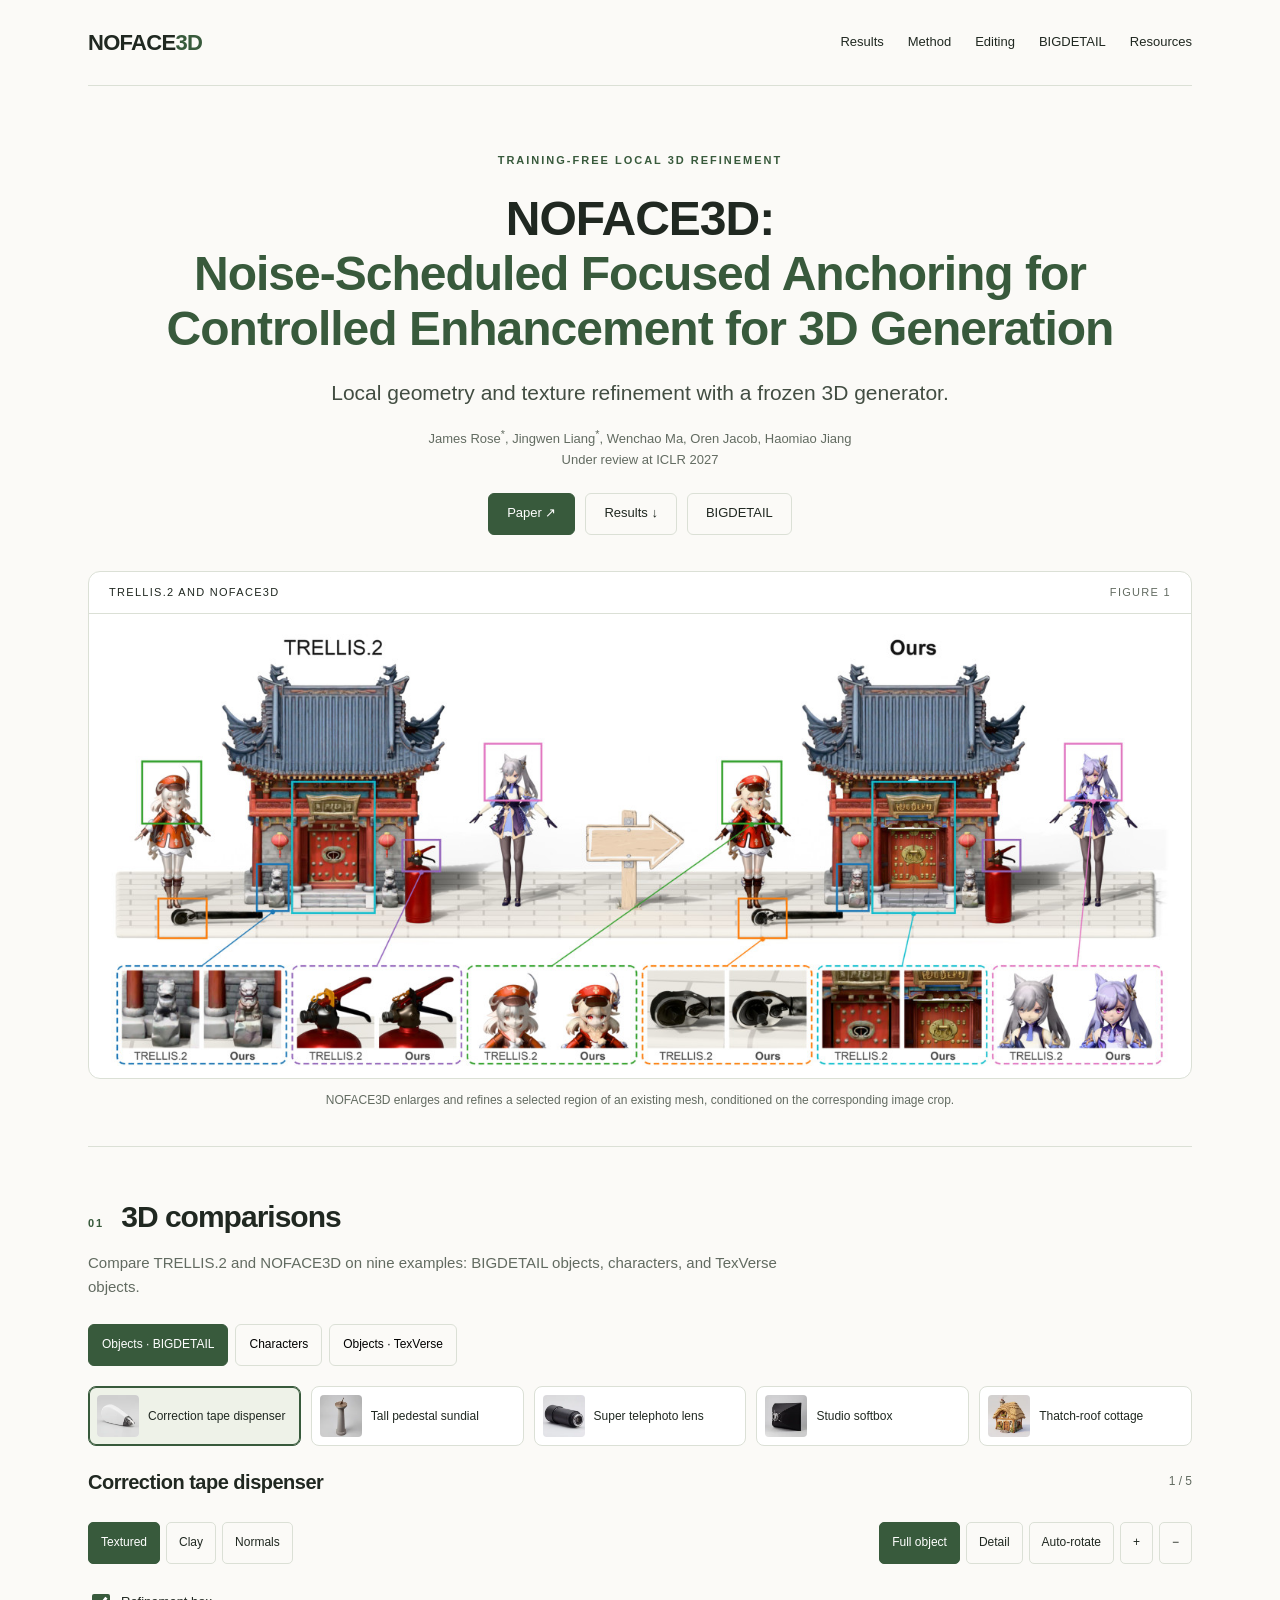
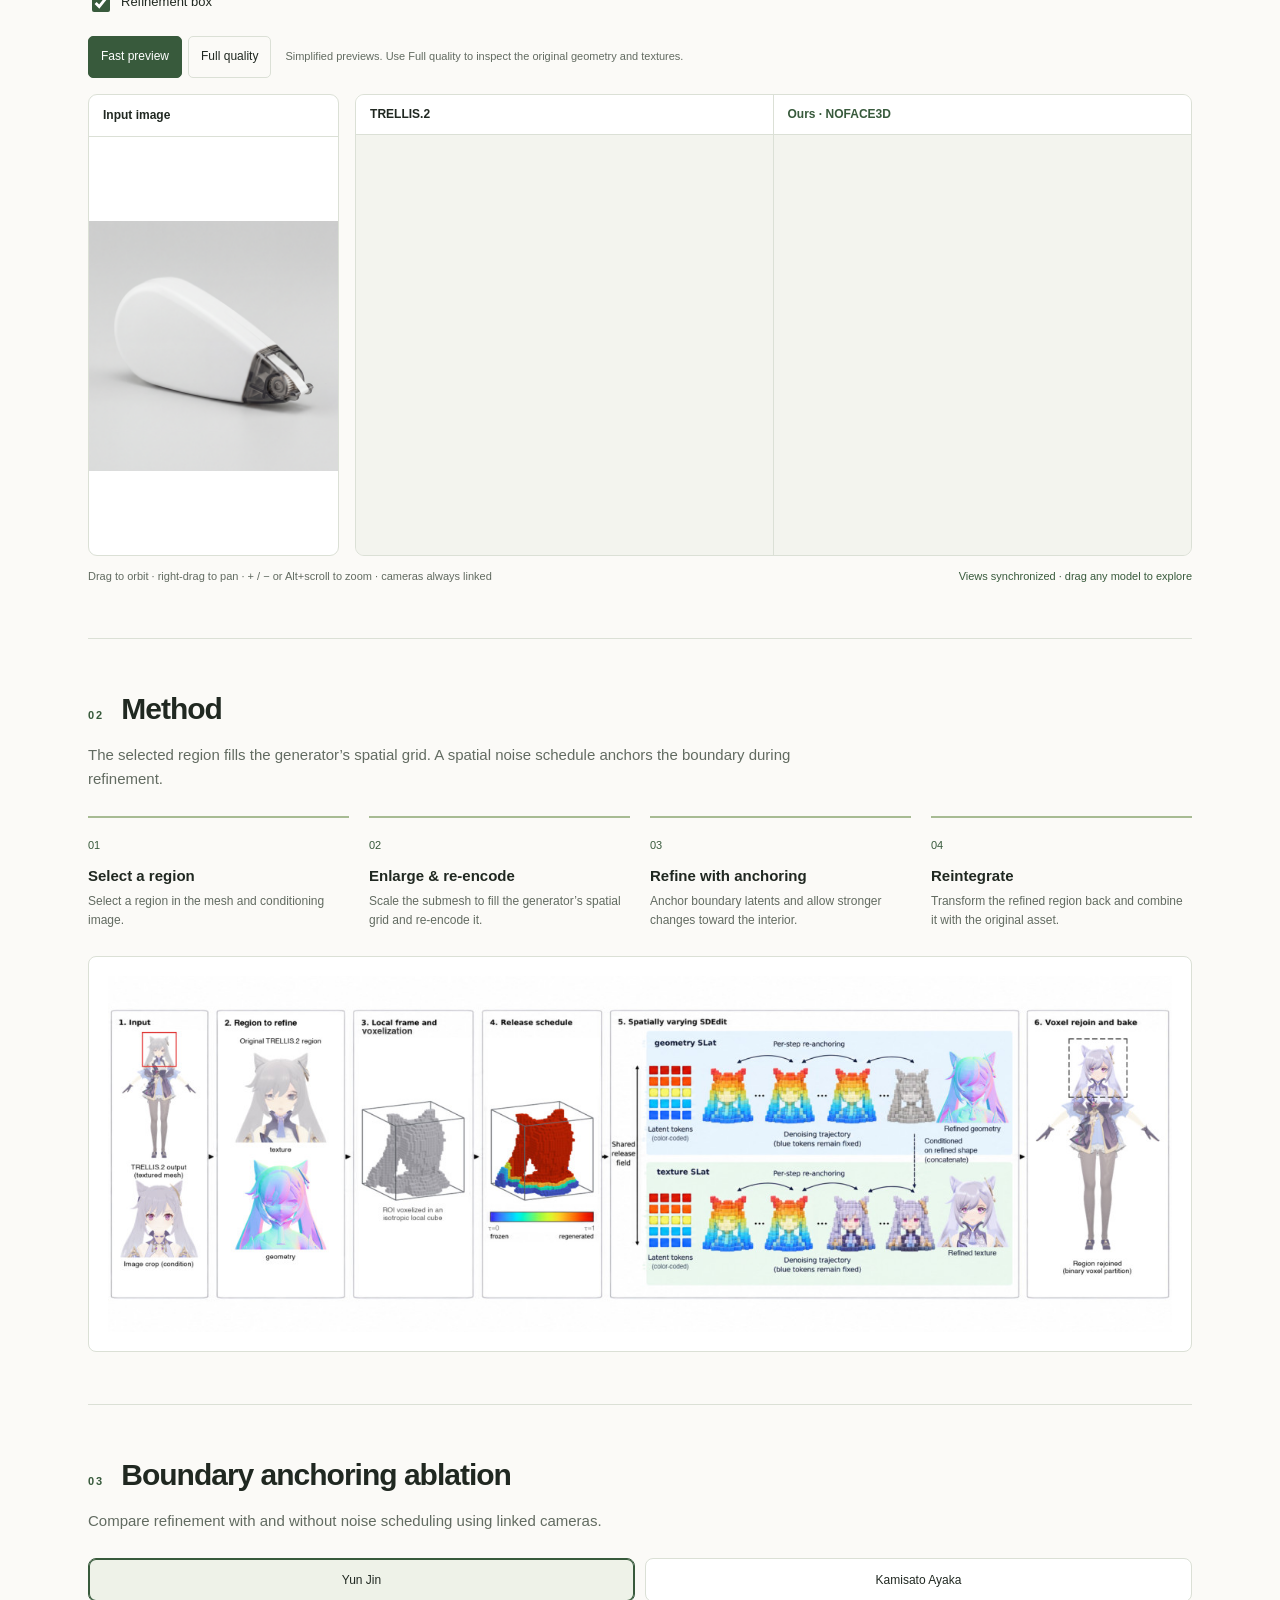
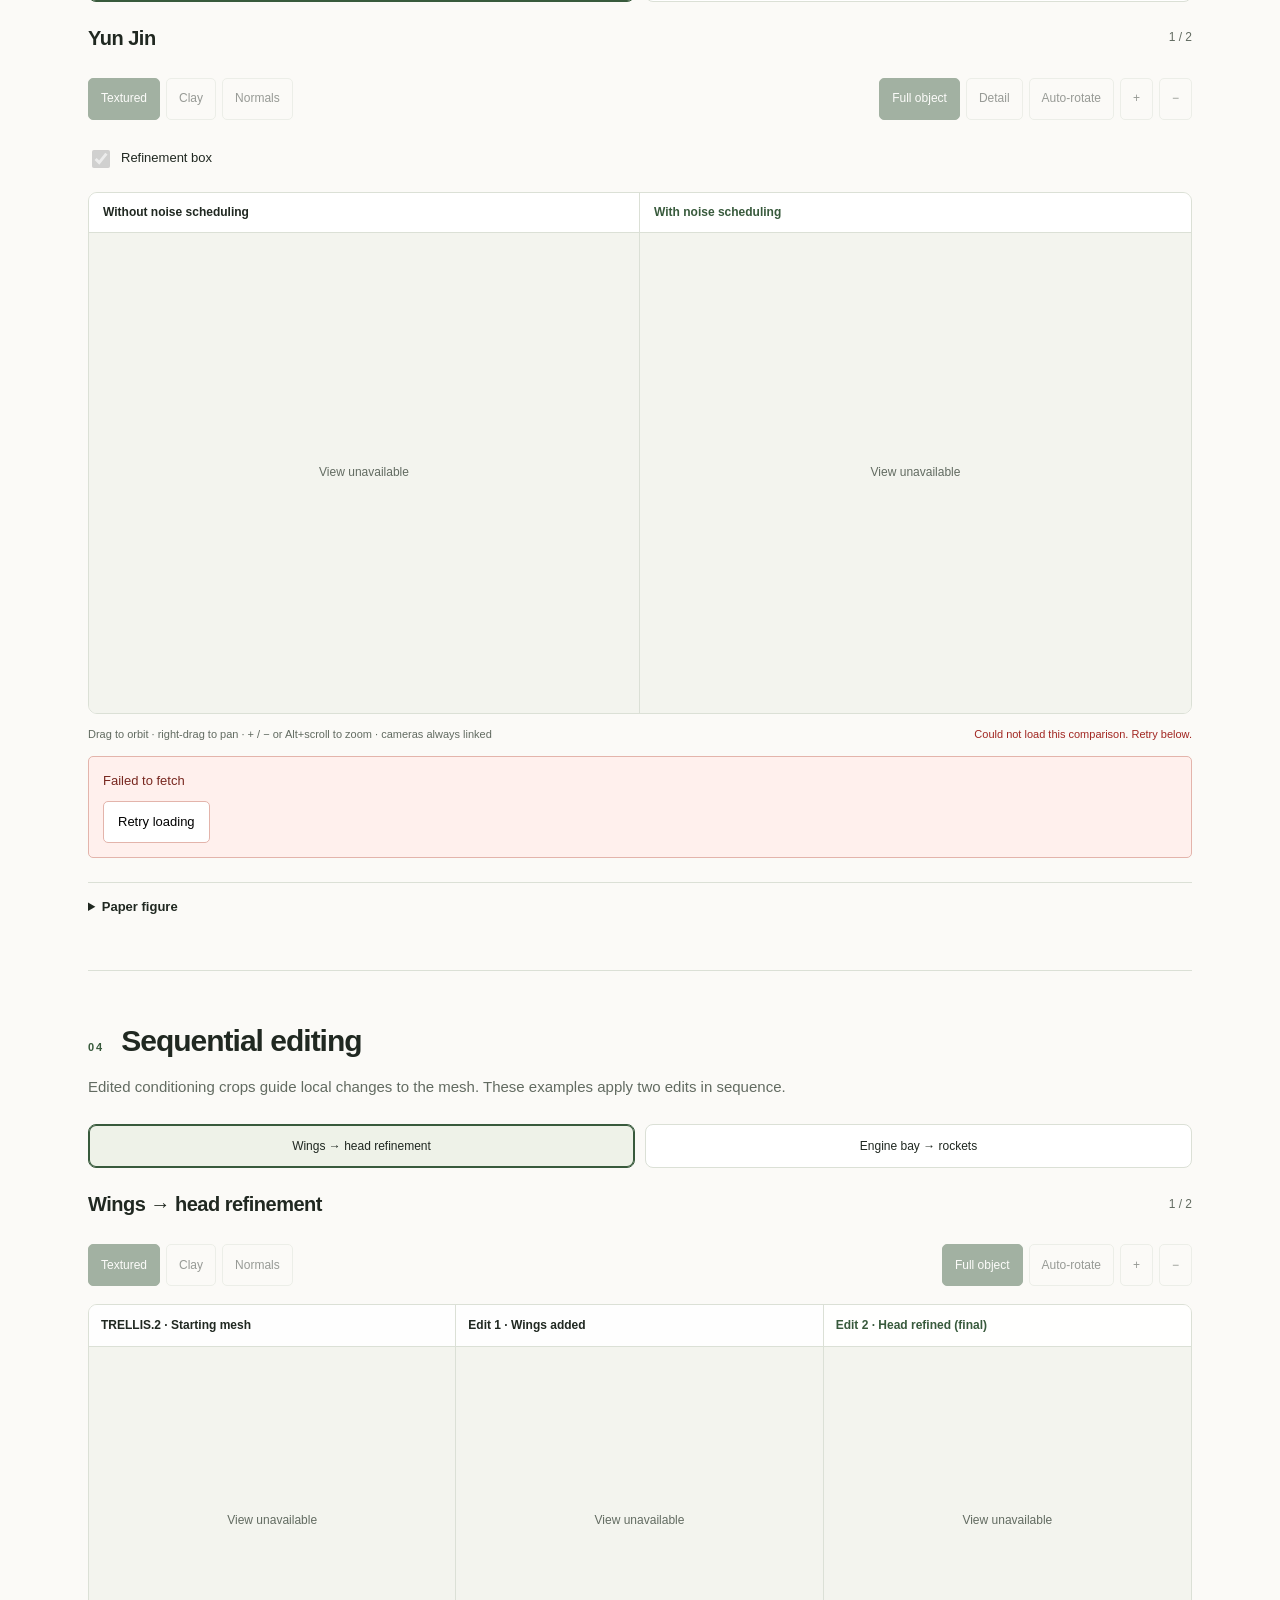
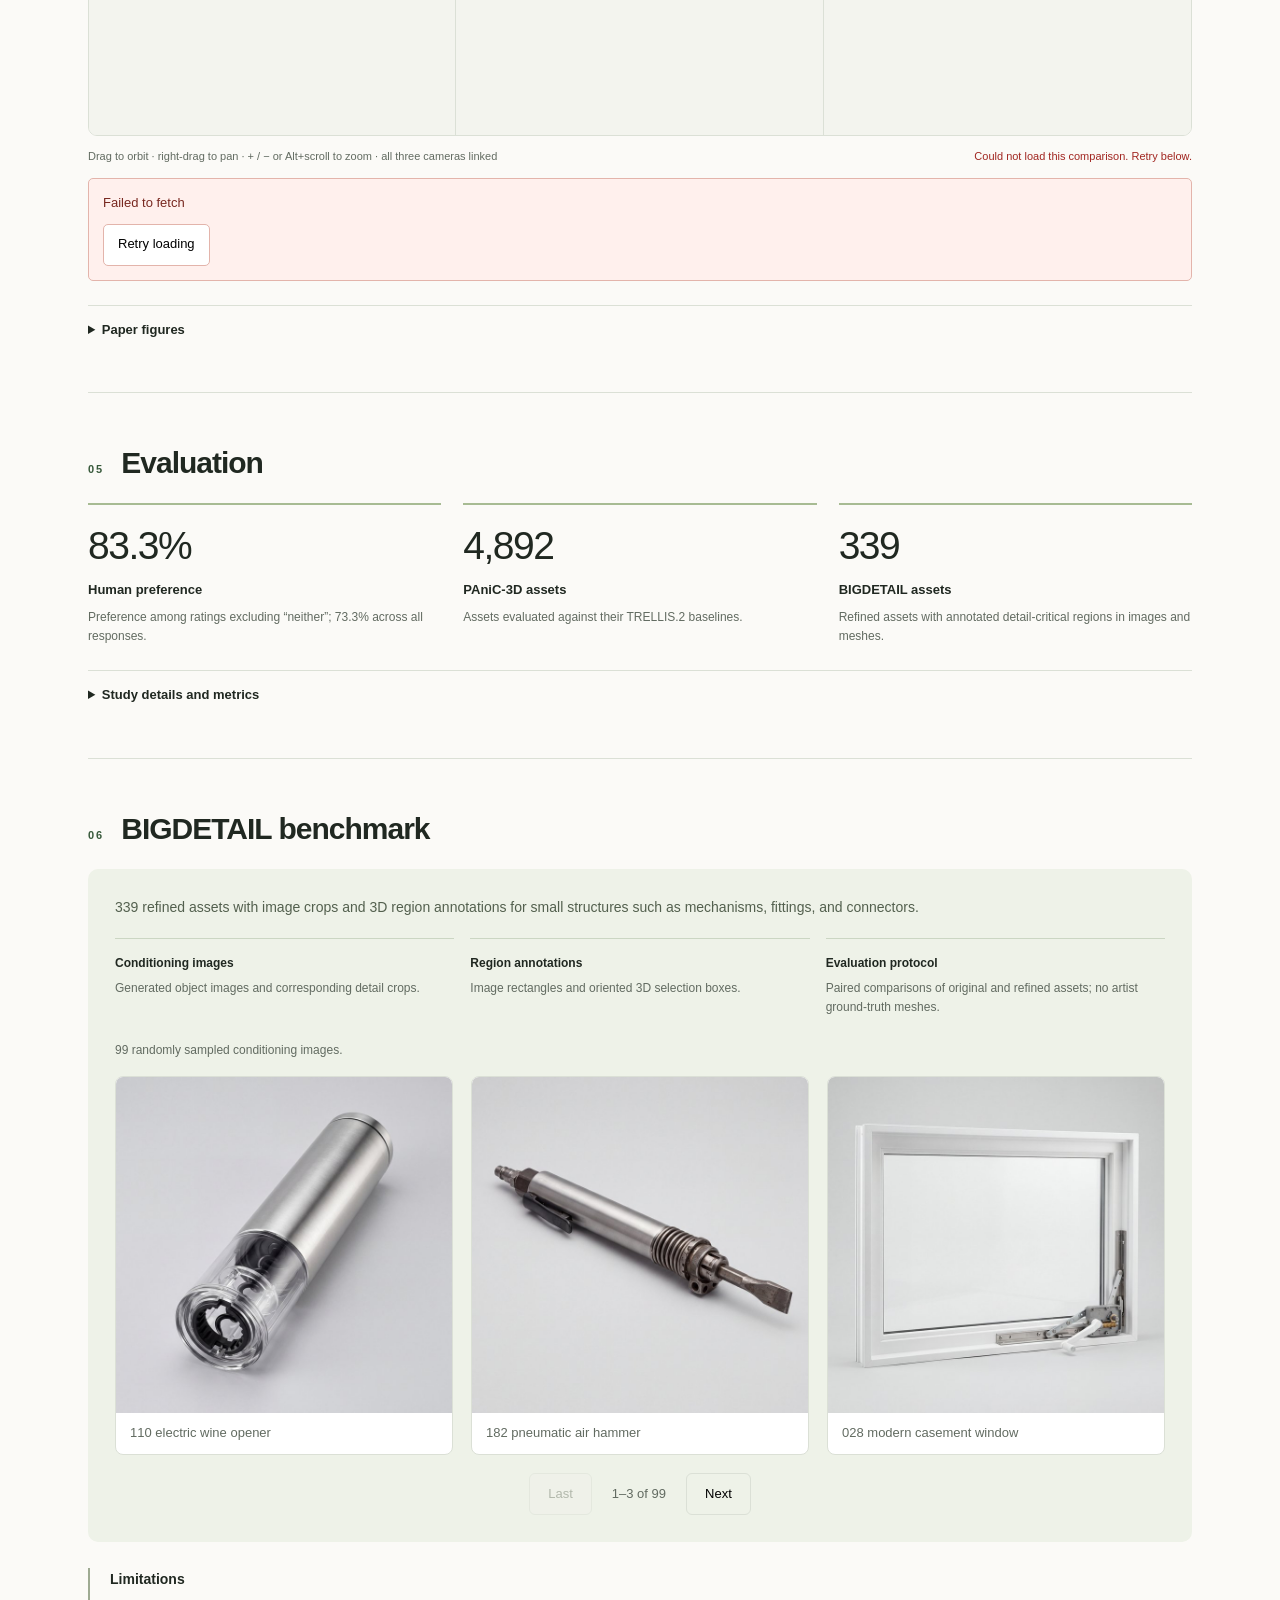
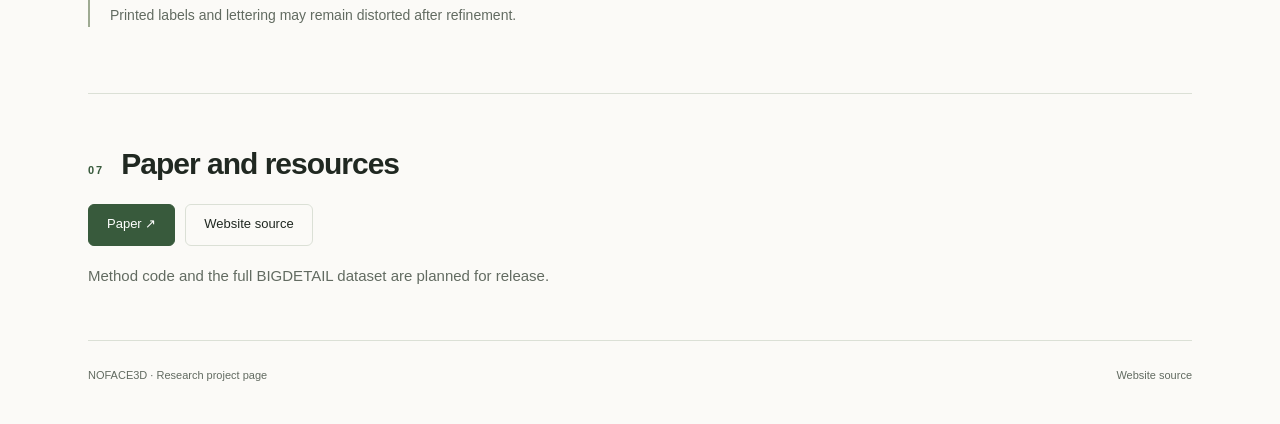
==== index.html @ fb4693e4 "Add project page authors" ====
<!doctype html>
<html lang="en">
<head>
<meta charset="utf-8"><meta name="viewport" content="width=device-width,initial-scale=1">
<title>NOFACE3D: Noise-Scheduled Focused Anchoring for Controlled Enhancement for 3D Generation</title>
<meta name="preview-revision" content="comparisons-360-20261006">
<style>
:root{--paper:#fbfaf7;--ink:#202821;--sub:#626b61;--line:#dbe0d6;--green:#385a3c;--pale:#eef2e8}
*{box-sizing:border-box}html{scroll-behavior:smooth;scroll-padding-top:25px}body{margin:0;background:var(--paper);color:var(--ink);font:16px/1.6 Arial,Helvetica,sans-serif}a{color:inherit;text-decoration:none}a:hover{text-decoration:underline}button,input{font:inherit}button,a.action{min-height:42px}button{cursor:pointer}button:disabled{cursor:default;color:#788071}button:focus-visible,a:focus-visible,input:focus-visible{outline:3px solid #798e56;outline-offset:4px}[hidden]{display:none!important}
.wrap{max-width:1200px;margin:auto;padding:0 48px}
header{display:flex;justify-content:space-between;align-items:center;padding:25px 0;border-bottom:1px solid var(--line);gap:25px}.brand{font-weight:700;letter-spacing:-.7px;font-size:22px}.brand span{color:var(--green)}nav{display:flex;gap:24px;flex-wrap:wrap;font-size:13px}
.hero{padding:66px 0 36px;text-align:center}.eyebrow,.index{font-size:11px;letter-spacing:2px;text-transform:uppercase;font-weight:700;color:var(--green)}h1{font-size:clamp(30px,4vw,48px);line-height:1.15;letter-spacing:-1px;max-width:1000px;margin:21px auto}h1 em{font-style:normal;color:var(--green)}.subtitle{font-size:21px;max-width:700px;margin:0 auto 17px;color:#424d42;line-height:1.5}.formal{font-size:12px;max-width:640px;margin:0 auto 20px;color:var(--sub)}.authors{font-size:13px;color:var(--sub);margin-bottom:22px}
.actions{display:flex;justify-content:center;gap:10px;flex-wrap:wrap}.action{border:1px solid var(--line);border-radius:6px;padding:9px 18px;background:transparent;font-size:13px;display:inline-flex;align-items:center;gap:8px}.primary{background:var(--green);border-color:var(--green);color:white}.action:disabled{background:#f1f1eb}
.hero-media{background:white;border:1px solid var(--line);border-radius:12px;overflow:hidden;margin-top:36px}.media-top{display:flex;justify-content:space-between;gap:12px;padding:12px 20px;font-size:11px;text-transform:uppercase;letter-spacing:1.3px;border-bottom:1px solid var(--line);text-align:left}.media-top span:last-child{color:var(--sub)}img{display:block;max-width:100%;height:auto}.hero-media img{width:100%;padding:20px 22px 12px}.caption{font-size:12px;color:var(--sub);margin:10px 0 0}.hero .caption{max-width:820px;margin:12px auto 0}.tag{font-size:10px;letter-spacing:.7px;text-transform:uppercase;background:var(--pale);color:var(--green);padding:5px 8px;border-radius:4px;display:inline-block}
section.block{padding:52px 0;border-top:1px solid var(--line)}.section-head{display:flex;align-items:baseline;gap:17px;margin-bottom:22px}.section-head h2{font-size:30px;line-height:1.2;letter-spacing:-1px;margin:0}.section-head .index{white-space:nowrap}.section-lead{color:var(--sub);font-size:15px;max-width:720px;margin:-6px 0 25px}.layout{display:grid;grid-template-columns:minmax(0,1fr);gap:30px;align-items:start}.tabs{display:flex;flex-wrap:wrap;gap:7px;margin-bottom:18px}.tabs button{border:1px solid var(--line);background:transparent;border-radius:6px;padding:8px 13px;font-size:12px}.tabs button[aria-pressed=true]{background:var(--green);border-color:var(--green);color:#fff}.image-frame{background:white;border:1px solid var(--line);border-radius:8px;padding:19px}.image-frame img{width:100%}.fig-title{display:flex;justify-content:space-between;gap:10px;align-items:center;margin:0 0 14px;font-size:13px}
.viewer-slot{border:1px dashed #acb99f;border-radius:8px;padding:20px;background:var(--pale);margin-top:18px}.viewer-slot h3{font-size:15px;margin:0 0 5px}.viewer-slot p{color:var(--sub);font-size:12px;margin:0 0 14px}.viewer-panes{display:grid;grid-template-columns:1fr 1fr;gap:12px}.viewer-pane{padding:24px 12px;text-align:center;border:1px solid #d3dccb;border-radius:6px;background:#f8faf4}.viewer-pane strong{display:block;font-size:13px}.viewer-pane span{display:block;color:var(--sub);font-size:12px;margin-top:8px}.viewer-controls{display:flex;flex-wrap:wrap;gap:6px;margin-top:14px}.viewer-controls button{font-size:11px;padding:6px 10px;border:1px solid #d3dccb;border-radius:4px;background:#f8faf4}
.steps{display:grid;grid-template-columns:repeat(4,1fr);gap:20px;margin-bottom:25px}.step{border-top:2px solid #a7bb93;padding-top:13px}.step small{font-size:11px;color:var(--green)}.step h3{font-size:15px;line-height:1.4;margin:9px 0 6px}.step p{font-size:12px;line-height:1.6;color:var(--sub);margin:0}.ablation{max-width:520px;margin:auto}.edit-frame{min-height:220px;display:flex;align-items:center;background:#fff}.edit-frame img{max-height:290px;object-fit:contain}
.stats{display:grid;grid-template-columns:repeat(3,1fr);gap:22px}.stat{border-top:2px solid #a7bb93;padding-top:18px}.stat strong{display:block;font-size:39px;font-weight:500;letter-spacing:-1.5px;line-height:1.2}.stat h3{font-size:13px;margin:10px 0 7px}.stat p{font-size:12px;color:var(--sub);margin:0}
details{border-top:1px solid var(--line);margin-top:24px;padding-top:14px;font-size:13px}summary{cursor:pointer;font-weight:600}.tablewrap{overflow-x:auto}table{width:100%;border-collapse:collapse;font-size:12px;margin:16px 0}th,td{text-align:left;padding:10px 8px;border-bottom:1px solid var(--line)}th{color:var(--sub);font-weight:500}td:last-child{font-weight:600;color:var(--green)}
.benchmark{background:var(--pale);border-radius:10px;padding:27px}.benchmark h3{font-size:28px;letter-spacing:-1px;margin:0 0 10px}.benchmark p{font-size:14px;color:#53604e}.benchmark .actions{justify-content:flex-start}.resource-grid{display:grid;grid-template-columns:repeat(3,1fr);gap:16px;margin-top:20px}.resource{border-top:1px solid #cbd6c3;padding-top:15px;font-size:12px}.resource b{display:block;margin-bottom:5px}.resource span{color:var(--sub)}.limitations{font-size:14px;color:var(--sub);border-left:2px solid #9eaa92;padding-left:20px;margin-top:26px}.limitations b{color:var(--ink)}pre{white-space:pre-wrap;background:#f0f1eb;padding:16px;font-size:12px}footer{border-top:1px solid var(--line);padding:26px 0 40px;display:flex;justify-content:space-between;gap:20px;color:var(--sub);font-size:11px}
@media(max-width:850px){.wrap{padding:0 24px}.layout{grid-template-columns:1fr}.steps{grid-template-columns:repeat(2,1fr)}.hero{padding-top:44px}.section-head h2{font-size:26px}}
@media(max-width:500px){.wrap{padding:0 18px}header{align-items:flex-start;flex-direction:column;gap:12px}nav{gap:18px}h1{letter-spacing:-.5px}.subtitle{font-size:18px}.hero-media img{padding:10px 4px}.media-top{padding:10px;font-size:9px}.stats,.resource-grid{grid-template-columns:1fr}.stat strong{font-size:35px}.section-head{gap:10px}.section-head h2{font-size:23px}.image-frame{padding:8px}.viewer-panes{grid-template-columns:1fr}.steps{gap:18px}.section-lead{font-size:14px}.fig-title{flex-wrap:wrap}footer{flex-direction:column}}
@media(prefers-reduced-motion:reduce){html{scroll-behavior:auto}}
</style>
<link rel="stylesheet" href="bigdetail.css?v=20261008-regions">
<link rel="stylesheet" href="bigdetail-gallery.css?v=20261007-unified">
<link rel="stylesheet" href="editing.css?v=20261008">
<link rel="stylesheet" href="ablation.css?v=20261008-comparison-regions">
<script type="importmap">{"imports":{"three":"./vendor/three/build/three.module.js"}}</script>
</head>
<body>
<div class="wrap">
<header><a class="brand" href="#top">NOFACE<span>3D</span></a><nav aria-label="Main navigation"><a href="#results">Results</a><a href="#method">Method</a><a href="#editing">Editing</a><a href="#benchmark">BIGDETAIL</a><a href="#resources">Resources</a></nav></header>
<main id="top">
<div class="hero">
<div class="eyebrow">Training-free local 3D refinement</div>
<h1>NOFACE3D:<br><em>Noise-Scheduled Focused Anchoring for Controlled Enhancement for 3D Generation</em></h1>
<p class="subtitle">Local geometry and texture refinement with a frozen 3D generator.</p>
<p class="authors">James Rose<sup>*</sup>, Jingwen Liang<sup>*</sup>, Wenchao Ma, Oren Jacob, Haomiao Jiang<br>Under review at ICLR 2027</p>
<div class="actions"><a class="action primary" href="paper.pdf" target="_blank" rel="noopener">Paper ↗</a><a class="action" href="#results">Results ↓</a><a class="action" href="#benchmark">BIGDETAIL</a></div>
<div class="hero-media"><div class="media-top"><span>TRELLIS.2 and NOFACE3D</span><span>Figure 1</span></div><img src="[data-uri]" alt="Figure 1 from the paper: original and refined scenes, with detail comparisons." width="1400" height="570"></div>
<p class="caption">NOFACE3D enlarges and refines a selected region of an existing mesh, conditioned on the corresponding image crop.</p>

</div>
<section class="block" id="results" data-collection="objects">
<div class="section-head"><span class="index">01</span><h2>3D comparisons</h2></div>
<p class="section-lead">Compare TRELLIS.2 and NOFACE3D on nine examples: BIGDETAIL objects, characters, and TexVerse objects.</p>
<div class="layout"><div>
<div class="tabs" role="group" aria-label="Result collection"><button type="button" data-gallery="objects" aria-pressed="true">Objects · BIGDETAIL</button><button type="button" data-gallery="characters" aria-pressed="false">Characters</button><button type="button" data-gallery="texverse" aria-pressed="false">Objects · TexVerse</button></div>
<div id="bigdetail-viewer" class="bd" aria-label="BIGDETAIL synchronized 3D comparisons">
<div class="bd-picker" role="group" aria-label="Choose a BIGDETAIL object"></div>
<div class="bd-heading"><h3 id="bd-title" data-viewer="bd-title">Correction tape dispenser</h3><span id="bd-count" data-viewer="bd-count" class="bd-count">1 / 5</span></div>
<div class="bd-tools">
<div class="bd-group" role="group" aria-label="Rendering mode"><button type="button" data-bd-action="textured" aria-pressed="true" disabled>Textured</button><button type="button" data-bd-action="clay" aria-pressed="false" disabled>Clay</button><button type="button" data-bd-action="normals" aria-pressed="false" disabled>Normals</button></div>
<div class="bd-group" role="group" aria-label="Shared camera controls"><button type="button" data-bd-action="full" aria-pressed="true" disabled>Full object</button><button type="button" data-bd-action="detail" aria-pressed="false" disabled>Detail</button><button id="bd-rotate" data-viewer="bd-rotate" type="button" data-bd-action="rotate" aria-pressed="false" disabled>Auto-rotate</button><button type="button" data-bd-action="zoom-in" aria-label="Zoom both models in" disabled>+</button><button type="button" data-bd-action="zoom-out" aria-label="Zoom both models out" disabled>−</button></div>
</div>
<label class="bd-box-toggle"><input type="checkbox" role="switch" data-bd-box-toggle checked disabled>Refinement box</label>
<div class="bd-quality"><div class="bd-group" role="group" aria-label="Mesh quality"><button type="button" data-bd-quality="preview" aria-pressed="true">Fast preview</button><button type="button" data-bd-quality="full" aria-pressed="false">Full quality</button></div><p id="bd-quality-note" data-viewer="bd-quality-note">Simplified previews. Use Full quality to inspect the original geometry and textures.</p></div>
<div class="bd-layout">
<figure class="bd-input"><figcaption>Input image</figcaption><a id="bd-input-link" data-viewer="bd-input-link" href="assets/bigdetail/115_correction_tape_dispenser/input.jpg" target="_blank" rel="noopener" aria-label="Open full-resolution conditioning image"><img id="bd-input" data-viewer="bd-input" src="assets/bigdetail/115_correction_tape_dispenser/input.jpg" alt="Conditioning image: correction tape dispenser" loading="lazy"></a></figure>
<div class="bd-pair"><div class="bd-pane-heads"><div class="bd-pane-head"><strong id="bd-original-label" data-viewer="bd-original-label">TRELLIS.2</strong></div><div class="bd-pane-head"><strong id="bd-refined-label" data-viewer="bd-refined-label">Ours · NOFACE3D</strong></div></div>
<div id="bd-stage" data-viewer="bd-stage" class="bd-stage" aria-label="Drag either model to rotate both 3D views" aria-busy="false"><div class="bd-viewport" data-pane="original"><div class="bd-overlay">Preparing viewer…</div></div><div class="bd-viewport" data-pane="refined"><div class="bd-overlay">Preparing viewer…</div></div></div>
</div></div>
<div class="bd-bottom"><p class="bd-hint">Drag to orbit · right-drag to pan · + / − or Alt+scroll to zoom · cameras always linked</p><p id="bd-status" data-viewer="bd-status" class="bd-status" role="status" aria-live="polite">Scroll to explore the 3D comparison</p></div>
<div id="bd-error" data-viewer="bd-error" class="bd-error" role="alert" hidden><div id="bd-error-message" data-viewer="bd-error-message"></div><button id="bd-retry" data-viewer="bd-retry" type="button">Retry loading</button></div>
<div class="bd-print"><img src="[data-uri]" alt="BIGDETAIL static comparisons for printing"><p class="caption">The webpage includes nine interactive comparisons across BIGDETAIL, characters, and TexVerse. This printed preview shows the paper comparison figure.</p></div>
</div>
<script id="bigdetail-data" type="application/json">{"version":2,"collections":{"objects":{"label":"Objects \u00b7 BIGDETAIL","samples":[{"id":"115_correction_tape_dispenser","label":"Correction tape dispenser","view":[0.6,0.35,2.7],"input":"assets/bigdetail/115_correction_tape_dispenser/input.jpg","models":[{"path":"assets/preview-100k/objects/115_correction_tape_dispenser/original.glb","bytes":5751596,"sha256":"f4b33231b7fc869ab2940a4139896fa21f44c80ff66dd43e44bc6b4bb171f73f","triangles":99994,"bounds":[[-0.5008395314216614,-0.2546025812625885,-0.12518446147441864],[0.49831685423851013,0.25542935729026794,0.12517049908638]]},{"path":"assets/preview-100k/objects/115_correction_tape_dispenser/refined.glb","bytes":4956616,"sha256":"14be1c89876c7e105425b4f7f62a5eab7b7e58a92da3207560a207453cacd66b","triangles":99990,"bounds":[[-0.5018083453178406,-0.25558188557624817,-0.12616634368896484],[0.4969296157360077,0.25630927085876465,0.12615174055099487]]}],"frame":{"center":[-0.0012613385915756226,0.0004133880138397217,-6.981194019317627e-06],"scale":2.001688653251755},"detail":{"center":[0.7532810322015974,-0.2950686678672885,0.03326123581271217],"radius":0.5152474754046554},"thumbnail":"[data-uri]","sourceModels":[{"path":"assets/bigdetail/115_correction_tape_dispenser/original.glb","bytes":11214480,"sha256":"552065eae15cae0fc1bc3fa115254c02e707c267bf226d57f4a50fb275f7e179","triangles":282739,"bounds":[[-0.5008395314216614,-0.2546025812625885,-0.12518446147441864],[0.49831685423851013,0.25542935729026794,0.12517049908638]]},{"path":"assets/bigdetail/115_correction_tape_dispenser/refined.glb","bytes":30461692,"sha256":"0905163998b8298fad8c59b9eac0c5d6fbfaac4fcdf7a63d172aa01d15804d71","triangles":956787,"bounds":[[-0.5018083453178406,-0.25558188557624817,-0.12616634368896484],[0.4969296157360077,0.25630927085876465,0.12615174055099487]]}],"refinementBox":{"corners":[[0.1807527105750273,-0.2604988039032968,-0.10836798243605132],[0.18117691677357775,-0.25924052778965273,0.1433697073596022],[0.2949849622496667,0.06222073901626013,-0.11017354568669338],[0.29540916844821713,0.06347901512990418,0.14156414410896012],[0.4547137078895431,-0.35747198281006637,-0.1083449303397786],[0.4551379140880935,-0.35621370669642227,0.1433927594558749],[0.5689459595641824,-0.0347524398905094,-0.11015049359042067],[0.5693701657627328,-0.033494163776865336,0.14158719620523283]],"space":"comparison_frame_before_normalization"}},{"id":"114_tall_pedestal_sundial","label":"Tall pedestal sundial","view":[1.3,1.0,2.4],"input":"assets/bigdetail/114_tall_pedestal_sundial/input.jpg","models":[{"path":"assets/preview-100k/objects/114_tall_pedestal_sundial/original.glb","bytes":4400716,"sha256":"55863c623cea2b12807dad3c8ae8a65f85a891b5183d17e0f2d6bab9d0147053","triangles":100000,"bounds":[[-0.1545427441596985,-0.5008936524391174,-0.1544453501701355],[0.1545306295156479,0.5010484457015991,0.15437394380569458]]},{"path":"assets/preview-100k/objects/114_tall_pedestal_sundial/refined.glb","bytes":4386732,"sha256":"8f266dc1592ec228b7c75e5ad99c120026ec95c0a1f79f02623ac976b065f1de","triangles":99978,"bounds":[[-0.15550075471401215,-0.5017756223678589,-0.15540331602096558],[0.15547676384449005,0.5019223093986511,0.15533794462680817]]}],"frame":{"center":[-6.057322025299072e-06,7.739663124084473e-05,-3.5703182220458984e-05],"scale":1.9961233325871415},"detail":{"center":[0.037088520152995595,0.7435462799033701,0.022650592356712032],"radius":0.5202407907401138},"thumbnail":"[data-uri]","sourceModels":[{"path":"assets/bigdetail/114_tall_pedestal_sundial/original.glb","bytes":9987140,"sha256":"df3cd4916781275d9f59749f352b35c5a231ddf670e63eeb69ea3f3011995ad5","triangles":296454,"bounds":[[-0.1545427441596985,-0.5008936524391174,-0.1544453501701355],[0.1545306295156479,0.5010484457015991,0.15437394380569458]]},{"path":"assets/bigdetail/114_tall_pedestal_sundial/refined.glb","bytes":28222384,"sha256":"d912976b658ed21cc64ebd4396d077ffecc9a5bc241347879b1fed5963180759","triangles":936037,"bounds":[[-0.15550075471401215,-0.5017756223678589,-0.15540331602096558],[0.15547676384449005,0.5019223093986511,0.15533794462680817]]}],"refinementBox":{"corners":[[-0.14257543758572983,0.2620545498031061,-0.1611478249057086],[-0.17059524673505208,0.261618166760859,0.1521296526458737],[-0.14133890475061345,0.4855175340557404,-0.16072595330492342],[-0.1693587138999357,0.48508115101349325,0.15255152424665888],[0.20650714895491173,0.2600639620000957,-0.12992834858108565],[0.17848733980558948,0.25962757895784855,0.18334912897049663],[0.2077436817900281,0.48352694625272996,-0.1295064769803005],[0.17972387264070586,0.4830905632104828,0.18377100057128182]],"space":"comparison_frame_before_normalization"}},{"id":"053_super_telephoto_lens","label":"Super telephoto lens","view":[1.8,0.9,-2.0],"input":"assets/bigdetail/053_super_telephoto_lens/input.jpg","models":[{"path":"assets/preview-100k/objects/053_super_telephoto_lens/original.glb","bytes":6316504,"sha256":"86654639ccaacfda2217556f8813fe121bb65404bdd47ddd5ea07acc92d65071","triangles":99994,"bounds":[[-0.2379673570394516,-0.23275122046470642,-0.5005325078964233],[0.2378036379814148,0.23483893275260925,0.5007785558700562]]},{"path":"assets/preview-100k/objects/053_super_telephoto_lens/refined.glb","bytes":4929112,"sha256":"7c2ad86fd496824302688b37ffcdb44a5687aeffa42a8e034f0c5c697cb8cb0a","triangles":100000,"bounds":[[-0.238932803273201,-0.23369154334068298,-0.5022450089454651],[0.2387685626745224,0.23577027022838593,0.5016767978668213]]}],"frame":{"center":[-8.18595290184021e-05,0.001043856143951416,0.00012302398681640625],"scale":1.9973813057421979},"detail":{"center":[0.03169210125614046,-0.009942049433874216,-0.9277544119054615],"radius":0.7136872144307979},"thumbnail":"[data-uri]","sourceModels":[{"path":"assets/bigdetail/053_super_telephoto_lens/original.glb","bytes":12278972,"sha256":"47762e4b8158e3d6cf8c61eb40b96eeb152ee4b2f4f7600e03bc51630c6a3691","triangles":283745,"bounds":[[-0.2379673570394516,-0.23275122046470642,-0.5005325078964233],[0.2378036379814148,0.23483893275260925,0.5007785558700562]]},{"path":"assets/bigdetail/053_super_telephoto_lens/refined.glb","bytes":29230596,"sha256":"de05fd6a7a4234ab539c98b9cc6e718fa50eb49288fdc1f28b7b4530165d86a8","triangles":945540,"bounds":[[-0.238932803273201,-0.23369154334068298,-0.5022450089454651],[0.2387685626745224,0.23577027022838593,0.5016767978668213]]}],"refinementBox":{"corners":[[-0.24784278358253917,-0.15716465442415592,-0.650620652295888],[-0.24697285254808005,-0.15749257901389244,-0.277147321306215],[-0.11550105599755298,0.27132730986814646,-0.6505526825815617],[-0.11463112496309383,0.27099938527840994,-0.2770793515918888],[0.14620105752683804,-0.2788667570851587,-0.6516453575335808],[0.14707098856129716,-0.2791946816748952,-0.2781720265439079],[0.27854278511182423,0.14962520720714373,-0.6515773878192546],[0.2794127161462834,0.1492972826174072,-0.2781040568295816]],"space":"comparison_frame_before_normalization"}},{"id":"113_studio_softbox","label":"Studio softbox","view":[0.8,0.45,2.7],"input":"assets/bigdetail/113_studio_softbox/input.jpg","models":[{"path":"assets/preview-100k/objects/113_studio_softbox/original.glb","bytes":6158036,"sha256":"0efd6ec3bd191963fc33aa86307b8d0117bae1ab722e37ef61ad1b39019c3e4f","triangles":99979,"bounds":[[-0.5006444454193115,-0.3498765826225281,-0.32012319564819336],[0.5008332133293152,0.3506096601486206,0.3135042190551758]]},{"path":"assets/preview-100k/objects/113_studio_softbox/refined.glb","bytes":4330556,"sha256":"2bf2fb0f71ae064d8fec39851a43ccebde8adf634f28f86a6d62add94e0e11e3","triangles":99988,"bounds":[[-0.5016082525253296,-0.3507765531539917,-0.32107827067375183],[0.5018067955970764,0.35143885016441345,0.31041330099105835]]}],"frame":{"center":[9.438395500183105e-05,0.00036653876304626465,-0.003309488296508789],"scale":1.9970490430101595},"detail":{"center":[-0.01682199050959569,0.04088512412427369,0.4900112130218146],"radius":0.5869439984467721},"thumbnail":"[data-uri]","sourceModels":[{"path":"assets/bigdetail/113_studio_softbox/original.glb","bytes":12247884,"sha256":"7ce70b303c1d4a7426b6d306850110a3420f161382938d3a7c2e3fe0143f96bb","triangles":292193,"bounds":[[-0.5006444454193115,-0.3498765826225281,-0.32012319564819336],[0.5008332133293152,0.3506096601486206,0.3135042190551758]]},{"path":"assets/bigdetail/113_studio_softbox/refined.glb","bytes":28722224,"sha256":"9e03f124a1e8b26db699cdb517f405a088211a5c3bb5622117eef0b01f25f2e2","triangles":970530,"bounds":[[-0.5016082525253296,-0.3507765531539917,-0.32107827067375183],[0.5018067955970764,0.35143885016441345,0.31041330099105835]]}],"refinementBox":{"corners":[[-0.21444085330028495,-0.16795981034239227,0.1512102315818487],[-0.2165320130084456,-0.16705074734604067,0.3299750489200842],[-0.20403182569081543,0.2195558393806265,0.14936138233145657],[-0.20612298539897608,0.2204649023769781,0.3281261996696921],[0.18946490563793822,-0.17878628646526096,0.15599010611495176],[0.18737374592977757,-0.17787722346890936,0.33475492345318725],[0.19987393324740774,0.20872936325775782,0.15414125686455962],[0.1977827735392471,0.20963842625410942,0.3329060742027951]],"space":"comparison_frame_before_normalization"}},{"id":"401_cozy_thatch_roof_cottage","label":"Thatch-roof cottage","view":[1.3,0.65,2.5],"input":"assets/bigdetail/401_cozy_thatch_roof_cottage/input.jpg","models":[{"path":"assets/preview-100k/objects/401_cozy_thatch_roof_cottage/original.glb","bytes":6782764,"sha256":"deb18a2d3d3780d89e6fde4817bf2c93683c320556d1a506d193835f523a581f","triangles":99996,"bounds":[[-0.46901047229766846,-0.49994707107543945,-0.39617934823036194],[0.4688349962234497,0.5009549856185913,0.39798039197921753]]},{"path":"assets/preview-100k/objects/401_cozy_thatch_roof_cottage/refined.glb","bytes":4989512,"sha256":"7fcb503b91d495eb752b68d8732eba90819052a1e2927dc8e90782e8f99f10e5","triangles":99993,"bounds":[[-0.4698290526866913,-0.5023694634437561,-0.39681699872016907],[0.4695366322994232,0.5019357204437256,0.3989153802394867]]}],"frame":{"center":[-8.7738037109375e-05,0.0005039572715759277,0.0009005218744277954],"scale":1.9981975125578015},"detail":{"center":[0.14253726258196092,-0.7010651227855509,0.4499623620369743],"radius":0.4979785612623123},"thumbnail":"[data-uri]","sourceModels":[{"path":"assets/bigdetail/401_cozy_thatch_roof_cottage/original.glb","bytes":13312692,"sha256":"78eb3a919b127926cba5e258374ba29e77230efc3a1f05f2854b4594d86bfabd","triangles":295417,"bounds":[[-0.46901047229766846,-0.49994707107543945,-0.39617934823036194],[0.4688349962234497,0.5009549856185913,0.39798039197921753]]},{"path":"assets/bigdetail/401_cozy_thatch_roof_cottage/refined.glb","bytes":29678440,"sha256":"52f5014d6b97271ebfde9f58d9ae73ae0ba434526407cb6047be74fdddaeb6f4","triangles":989535,"bounds":[[-0.4698290526866913,-0.5023694634437561,-0.39681699872016907],[0.4695366322994232,0.5019357204437256,0.3989153802394867]]}],"refinementBox":{"corners":[[-0.0651395439119478,-0.5235148648648916,0.10981385994069735],[-0.06017527100445943,-0.5069650428053932,0.3685849120664621],[-0.06948928180702744,-0.19700424291889418,0.08901516795586341],[-0.06452500889953908,-0.18045442085939573,0.3477862200816282],[0.20701537209914211,-0.5202351878699635,0.10438307726493912],[0.2119796450066305,-0.5036853658104651,0.36315412939070385],[0.20266563420406247,-0.19372456592396597,0.08358438528010516],[0.20762990711155085,-0.17717474386446752,0.34235543740586993]],"space":"comparison_frame_before_normalization"}}]},"characters":{"label":"Characters","samples":[{"id":"48ea7a97457fe100","label":"Klee","input":"assets/characters/48ea7a97457fe100/input.png","view":[0,0.08,3],"models":[{"path":"assets/preview-100k/characters/48ea7a97457fe100/original.glb","bytes":6470724,"sha256":"01d435767b9f974205cc0018250ac684b1a701e514cf0071beed47505ad0266b","triangles":99995,"bounds":[[-0.2858348488807678,-0.500976026058197,-0.1783376932144165],[0.28581130504608154,0.5005673170089722,0.165741965174675]],"transform":[[1.0,0.0,0.0,0.0],[0.0,1.0,0.0,0.0],[0.0,0.0,1.0,0.0],[0.0,0.0,0.0,1.0]]},{"path":"assets/preview-100k/characters/48ea7a97457fe100/refined.glb","bytes":6861336,"sha256":"12cea93cfd237566d4ff55896fca7dbb7f2a043802a84a552995f698b16e7be9","triangles":99997,"bounds":[[-0.28582823276519775,-0.5009745955467224,-0.1820550411939621],[0.28602704405784607,0.5006128549575806,0.1687440276145935]],"transform":[[1.0,0.0,0.0,0.0],[0.0,1.0,0.0,0.0],[0.0,0.0,1.0,0.0],[0.0,0.0,0.0,1.0]]}],"baselineLabel":"TRELLIS.2","frame":{"center":[-1.1771917343139648e-05,-0.00020435452461242676,-0.006297864019870758],"scale":1.9969180703404352},"detail":{"center":[0.00012271538558721894,0.6104709636455483,-0.06256014175341199],"radius":0.7150257258537891},"thumbnail":"[data-uri]","sourceModels":[{"path":"assets/characters/48ea7a97457fe100/original.glb","bytes":66064392,"sha256":"fdff37ab9a2c19289a3c8a65591f21fd158229cb9922748932bb9d2fc02ba67a","triangles":987863,"bounds":[[-0.2858348488807678,-0.500976026058197,-0.1783376932144165],[0.28581130504608154,0.5005673170089722,0.165741965174675]],"transform":[[1.0,0.0,0.0,0.0],[0.0,1.0,0.0,0.0],[0.0,0.0,1.0,0.0],[0.0,0.0,0.0,1.0]]},{"path":"assets/characters/48ea7a97457fe100/refined.glb","bytes":69566940,"sha256":"296521a2771b3e184b563282ec5cff920c6ba0865c061f350e731d4056e50ce1","triangles":986877,"bounds":[[-0.28582823276519775,-0.5009745955467224,-0.1820550411939621],[0.28602704405784607,0.5006128549575806,0.1687440276145935]],"transform":[[1.0,0.0,0.0,0.0],[0.0,1.0,0.0,0.0],[0.0,0.0,1.0,0.0],[0.0,0.0,0.0,1.0]]}],"refinementBox":{"corners":[[-0.20667902884854447,0.09877350104292221,-0.2443549200970696],[-0.20667902884854447,0.09877350104292221,0.16910249854285986],[-0.20667902884854447,0.5122309196828516,-0.2443549200970696],[-0.20667902884854447,0.5122309196828516,0.16910249854285986],[0.206778389791385,0.09877350104292221,-0.2443549200970696],[0.206778389791385,0.09877350104292221,0.16910249854285986],[0.206778389791385,0.5122309196828516,-0.2443549200970696],[0.206778389791385,0.5122309196828516,0.16910249854285986]],"space":"comparison_frame_before_normalization"}},{"id":"16cfe3a8cc58bb67","label":"Noelle","input":"assets/characters/16cfe3a8cc58bb67/input.png","view":[0,0.08,3],"models":[{"path":"assets/preview-100k/characters/16cfe3a8cc58bb67/original.glb","bytes":9725552,"sha256":"bdbc7ca5a68eb42ff81187b4f1b58081e5733d9f8477d880ce9461831fad12f1","triangles":140557,"bounds":[[-0.43733999133110046,-0.49904561042785645,0.2242112010717392],[-0.15637637674808502,-0.12388431280851364,0.37352776527404785]],"transform":[[1.0,0.0,0.0,0.0],[0.0,1.0,0.0,0.0],[0.0,0.0,1.0,0.0],[0.0,0.0,0.0,1.0]]},{"path":"assets/preview-100k/characters/16cfe3a8cc58bb67/refined.glb","bytes":9947128,"sha256":"46d199ffe52acc71a75b4a7498b2198a356e618f7d0a1acac15ccaa3c21d5945","triangles":146333,"bounds":[[-0.43733999133110046,-0.49904561042785645,0.2242112010717392],[-0.15637637674808502,-0.1193472146987915,0.37352776527404785]],"transform":[[1.0,0.0,0.0,0.0],[0.0,1.0,0.0,0.0],[0.0,0.0,1.0,0.0],[0.0,0.0,0.0,1.0]]}],"baselineLabel":"TRELLIS.2","frame":{"center":[-0.29685818403959274,-0.31146496161818504,0.2988694831728935],"scale":5.331040309038751},"detail":{"center":[-0.0015417645693675136,0.7957196243681406,-0.1557668306156674],"radius":0.6946894332063094},"thumbnail":"[data-uri]","sourceModels":[{"path":"assets/characters/16cfe3a8cc58bb67/original.glb","bytes":72356448,"sha256":"f6366e209cbc8e5f406da277d9d6ec5be217b7ed217349725c83717196ba7941","triangles":971654,"bounds":[[-0.43733999133110046,-0.49904561042785645,0.2242112010717392],[-0.15637637674808502,-0.12388431280851364,0.37352776527404785]],"transform":[[1.0,0.0,0.0,0.0],[0.0,1.0,0.0,0.0],[0.0,0.0,1.0,0.0],[0.0,0.0,0.0,1.0]]},{"path":"assets/characters/16cfe3a8cc58bb67/refined.glb","bytes":73976636,"sha256":"6c537d7e1f5f8d0d4bddb195a1ad2647dd196c7a92a4b48c976a2ade88acc83f","triangles":985070,"bounds":[[-0.43733999133110046,-0.49904561042785645,0.2242112010717392],[-0.15637637674808502,-0.1193472146987915,0.37352776527404785]],"transform":[[1.0,0.0,0.0,0.0],[0.0,1.0,0.0,0.0],[0.0,0.0,1.0,0.0],[0.0,0.0,0.0,1.0]]}],"refinementBox":{"corners":[[-0.37238207290450664,-0.23743804187530138,0.19441595635630027],[-0.37238207290450664,-0.23743804187530138,0.3448853236896606],[-0.37238207290450664,-0.08696867454194107,0.19441595635630027],[-0.37238207290450664,-0.08696867454194107,0.3448853236896606],[-0.22191270557114634,-0.23743804187530138,0.19441595635630027],[-0.22191270557114634,-0.23743804187530138,0.3448853236896606],[-0.22191270557114634,-0.08696867454194107,0.19441595635630027],[-0.22191270557114634,-0.08696867454194107,0.3448853236896606]],"space":"comparison_frame_before_normalization"}}]},"texverse":{"label":"Objects \u00b7 TexVerse","samples":[{"id":"1370432bd0904f3db226aab34c7bf478","label":"Throne","input":"assets/texverse/1370432bd0904f3db226aab34c7bf478/input.png","view":[0.35,0.15,3],"models":[{"path":"assets/preview-100k/texverse/1370432bd0904f3db226aab34c7bf478/original.glb","bytes":5847304,"sha256":"ae26f711f3948a235a75ec8d2895a8e9d539d74c434d406dd97058c33da4bea7","triangles":100000,"bounds":[[-0.34317171573638916,-0.49975550174713135,-0.34288865327835083],[0.3415330648422241,0.499961793422699,0.3432096540927887]],"transform":[[0,0,1,0],[0,1,0,0],[-1,0,0,0],[0,0,0,1]]},{"path":"assets/preview-100k/texverse/1370432bd0904f3db226aab34c7bf478/refined.glb","bytes":5834812,"sha256":"34b552d914b3cf87bf886d5c4b16988da31ced7b8fc49d81fcfb1227f5abadaf","triangles":100000,"bounds":[[-0.3439352512359619,-0.5006453990936279,-0.3438025116920471],[0.3422123193740845,0.5009347796440125,0.34393250942230225]],"transform":[[0,0,1,0],[0,1,0,0],[-1,0,0,0],[0,0,0,1]]}],"baselineLabel":"TRELLIS.2","frame":{"center":[-0.0008614659309387207,0.00014469027519226074,6.499886512756348e-05],"scale":1.9968446285755534},"detail":{"center":[0.03338764310824987,-0.29253261987042506,0.23875894346012647],"radius":0.46112575667188216,"source":"Recorded selection bounds in the front-facing comparison frame."},"thumbnail":"[data-uri]","displayAlignment":"Original and refined meshes share the native Y-up frame, with one shared display rotation and normalization.","sourceModels":[{"path":"assets/texverse/1370432bd0904f3db226aab34c7bf478/trellis.glb","bytes":66858464,"sha256":"532c68b26a4f87714241ec01660f6646e2689088356579853d1ea86d3629a36f","triangles":995095,"bounds":[[-0.34317171573638916,-0.49975550174713135,-0.34288865327835083],[0.3415330648422241,0.499961793422699,0.3432096540927887]],"transform":[[0,0,1,0],[0,1,0,0],[-1,0,0,0],[0,0,0,1]]},{"path":"assets/texverse/1370432bd0904f3db226aab34c7bf478/refined.glb","bytes":65163556,"sha256":"6c4563907b6173f738d93121d1f57aa708f93117c64bbd025dec0967638cbd1b","triangles":957313,"bounds":[[-0.3439352512359619,-0.5006453990936279,-0.3438025116920471],[0.3422123193740845,0.5009347796440125,0.34393250942230225]],"transform":[[0,0,1,0],[0,1,0,0],[-1,0,0,0],[0,0,0,1]]}],"refinementBox":{"corners":[[-0.1174671513730904,-0.2796786327911594,-0.013692774720017021],[-0.1174671513730904,-0.2796786327911594,0.2529589977162758],[-0.1174671513730904,-0.013026860354866613,-0.013692774720017021],[-0.1174671513730904,-0.013026860354866613,0.2529589977162758],[0.1491846210632024,-0.2796786327911594,-0.013692774720017021],[0.1491846210632024,-0.2796786327911594,0.2529589977162758],[0.1491846210632024,-0.013026860354866613,-0.013692774720017021],[0.1491846210632024,-0.013026860354866613,0.2529589977162758]],"space":"comparison_frame_before_normalization"}},{"id":"72e761d7958640e49ef89100b70521b1","label":"Antique telephone","input":"assets/texverse/72e761d7958640e49ef89100b70521b1/input.png","view":[0.35,0.15,3],"models":[{"path":"assets/preview-100k/texverse/72e761d7958640e49ef89100b70521b1/original.glb","bytes":7485924,"sha256":"900cbc8831fc6139fc4d6852b06cbb547b2114a043996376da5fb12a501bcffd","triangles":99997,"bounds":[[-0.42269933223724365,-0.4998401701450348,-0.33657002449035645],[0.41127604246139526,0.4999074339866638,0.33607345819473267]],"transform":[[1.0,0.0,0.0,0.0],[0.0,1.0,0.0,0.0],[0.0,0.0,1.0,0.0],[0.0,0.0,0.0,1.0]]},{"path":"assets/preview-100k/texverse/72e761d7958640e49ef89100b70521b1/refined.glb","bytes":8194484,"sha256":"c0c36b89760c4be6fe72264ed9a1fa4d95b8f4fedeefd139cd90260d4e081b83","triangles":117896,"bounds":[[-0.4235519766807556,-0.5009794235229492,-0.3374474048614502],[0.4119219183921814,0.500598669052124,0.3369770050048828]],"transform":[[1.0,0.0,0.0,0.0],[0.0,1.0,0.0,0.0],[0.0,0.0,1.0,0.0],[0.0,0.0,0.0,1.0]]}],"baselineLabel":"TRELLIS.2","frame":{"center":[-0.005815029144287109,-0.00019037723541259766,-0.0002351999282836914],"scale":1.9968487877545007},"detail":{"center":[0.2146702409206593,-0.6185513062030636,0.1649681883345195],"radius":0.842245996538593,"source":"Recorded selection bounds in the front-facing comparison frame."},"thumbnail":"[data-uri]","displayAlignment":"Original and refined meshes share the native Y-up frame, with one shared display rotation and normalization.","sourceModels":[{"path":"assets/texverse/72e761d7958640e49ef89100b70521b1/trellis.glb","bytes":72102108,"sha256":"dc57a8a1eef146377c14ecb96f286756f444828d0fa3b8650dd7272af0d3e3d4","triangles":952702,"bounds":[[-0.42269933223724365,-0.4998401701450348,-0.33657002449035645],[0.41127604246139526,0.4999074339866638,0.33607345819473267]],"transform":[[1.0,0.0,0.0,0.0],[0.0,1.0,0.0,0.0],[0.0,0.0,1.0,0.0],[0.0,0.0,0.0,1.0]]},{"path":"assets/texverse/72e761d7958640e49ef89100b70521b1/refined.glb","bytes":74513960,"sha256":"a885af9079349ae7d3a8cfc71f100dfa2f588514839e9b79e5b7409cd0c83aa8","triangles":994095,"bounds":[[-0.4235519766807556,-0.5009794235229492,-0.3374474048614502],[0.4119219183921814,0.500598669052124,0.3369770050048828]],"transform":[[1.0,0.0,0.0,0.0],[0.0,1.0,0.0,0.0],[0.0,0.0,1.0,0.0],[0.0,0.0,0.0,1.0]]}],"refinementBox":{"corners":[[-0.14182969063009881,-0.5534732626515393,-0.16114010492724135],[-0.14182969063009881,-0.5534732626515393,0.32589822847832745],[-0.14182969063009881,-0.06643492924597039,-0.16114010492724135],[-0.14182969063009881,-0.06643492924597039,0.32589822847832745],[0.34520864277547,-0.5534732626515393,-0.16114010492724135],[0.34520864277547,-0.5534732626515393,0.32589822847832745],[0.34520864277547,-0.06643492924597039,-0.16114010492724135],[0.34520864277547,-0.06643492924597039,0.32589822847832745]],"space":"comparison_frame_before_normalization"}}]}},"preview":{"targetTriangles":100000,"textureLimit":2048,"textureEncoding":"WebP","errorLimit":0.003,"sourceBytes":765959008,"previewBytes":113369408}}</script>

</div></div>
</section>
<section class="block" id="method">
<div class="section-head"><span class="index">02</span><h2>Method</h2></div>
<p class="section-lead">The selected region fills the generator’s spatial grid. A spatial noise schedule anchors the boundary during refinement.</p>
<div class="layout"><div><div class="steps"><div class="step"><small>01</small><h3>Select a region</h3><p>Select a region in the mesh and conditioning image.</p></div><div class="step"><small>02</small><h3>Enlarge &amp; re-encode</h3><p>Scale the submesh to fill the generator’s spatial grid and re-encode it.</p></div><div class="step"><small>03</small><h3>Refine with anchoring</h3><p>Anchor boundary latents and allow stronger changes toward the interior.</p></div><div class="step"><small>04</small><h3>Reintegrate</h3><p>Transform the refined region back and combine it with the original asset.</p></div></div><div class="image-frame"><img src="[data-uri]" alt="Figure 2: region selection, re-encoding, spatial noise scheduling, and mesh reintegration." loading="lazy"></div></div>
</div>
</section>
<section class="block" id="anchoring">
<div class="section-head"><span class="index">03</span><h2>Boundary anchoring ablation</h2></div>
<p class="section-lead">Compare refinement with and without noise scheduling using linked cameras.</p>
<div id="ablation-viewer" class="bd" aria-label="Boundary anchoring synchronized 3D comparisons">
  <div class="bd-picker" role="group" aria-label="Choose an ablation sample"></div>
  <div class="bd-heading"><h3 id="ablation-title" data-viewer="bd-title">Yun Jin</h3><span id="ablation-count" data-viewer="bd-count" class="bd-count">1 / 2</span></div>
  <div class="bd-tools">
    <div class="bd-group" role="group" aria-label="Ablation rendering mode">
      <button type="button" data-bd-action="textured" aria-pressed="true" disabled>Textured</button>
      <button type="button" data-bd-action="clay" aria-pressed="false" disabled>Clay</button>
      <button type="button" data-bd-action="normals" aria-pressed="false" disabled>Normals</button>
    </div>
    <div class="bd-group" role="group" aria-label="Ablation shared camera controls">
      <button type="button" data-bd-action="full" aria-pressed="true" disabled>Full object</button>
      <button type="button" data-bd-action="detail" aria-pressed="false" disabled>Detail</button>
      <button id="ablation-rotate" data-viewer="bd-rotate" type="button" data-bd-action="rotate" aria-pressed="false" disabled>Auto-rotate</button>
      <button type="button" data-bd-action="zoom-in" aria-label="Zoom both ablation models in" disabled>+</button>
      <button type="button" data-bd-action="zoom-out" aria-label="Zoom both ablation models out" disabled>−</button>
    </div>
  </div>
  <label class="bd-box-toggle"><input type="checkbox" role="switch" data-bd-box-toggle checked disabled>Refinement box</label>
  <div class="bd-pair">
    <div class="bd-pane-heads">
      <div class="bd-pane-head"><strong data-viewer="bd-original-label">Without noise scheduling</strong></div>
      <div class="bd-pane-head"><strong data-viewer="bd-refined-label">With noise scheduling</strong></div>
    </div>
    <div id="ablation-stage" data-viewer="bd-stage" class="bd-stage" aria-label="Drag either model to rotate both ablation views" aria-busy="false">
      <div class="bd-viewport" data-pane="original"><div class="bd-overlay">Preparing viewer…</div></div>
      <div class="bd-viewport" data-pane="refined"><div class="bd-overlay">Preparing viewer…</div></div>
    </div>
  </div>
  <div class="bd-bottom"><p class="bd-hint">Drag to orbit · right-drag to pan · + / − or Alt+scroll to zoom · cameras always linked</p><p id="ablation-status" data-viewer="bd-status" class="bd-status" role="status" aria-live="polite">Scroll to load the comparison</p></div>
  <div id="ablation-error" data-viewer="bd-error" class="bd-error" role="alert" hidden><div data-viewer="bd-error-message"></div><button data-viewer="bd-retry" type="button">Retry loading</button></div>
</div>
<script id="ablation-data" type="application/json">{
  "version": 1,
  "sourceRevision": "e979427a6957e1241823399ca8a3962f47251ca0",
  "collections": {
    "ablation": {
      "label": "Boundary anchoring ablation",
      "samples": [
        {
          "id": "bc3a78870c73",
          "label": "Yun Jin",
          "baselineLabel": "Without noise scheduling",
          "refinedLabel": "With noise scheduling",
          "models": [
            {
              "path": "https://raw.githubusercontent.com/idkcouscous/NoFACE3D/4305cd33daca25dba953e669e3c34c7f72d70fe5/bc3a78870c73/without-scheduling.glb",
              "bytes": 68523684,
              "sha256": "12218d3bb4027fbf527c62e72564ba4ede2801e3ffd40a1459535c2358d67e94",
              "triangles": 973817,
              "bounds": [
                [
                  -0.3310444951057434,
                  -0.5007997751235962,
                  -0.16717959940433502
                ],
                [
                  0.3310422897338867,
                  0.5008350610733032,
                  0.1853162944316864
                ]
              ]
            },
            {
              "path": "https://raw.githubusercontent.com/idkcouscous/NoFACE3D/e979427a6957e1241823399ca8a3962f47251ca0/bc3a78870c73/joined_remesh_1024.glb",
              "bytes": 67971052,
              "sha256": "50dc6c5f2e6f0258b071b7ec4f93f78ef849ce96f32b5ba2ee34045c8eb9692f",
              "triangles": 996439,
              "bounds": [
                [
                  -0.3310444951057434,
                  -0.5007929801940918,
                  -0.16717959940433502
                ],
                [
                  0.3311920166015625,
                  0.49983689188957214,
                  0.18534208834171295
                ]
              ],
              "source": "s3://core-ai-ml-runtime-us-east-1/jamesrose/inference-results/ss-genshin-vroid-textured/genshin/bc3a78870c732593/12_remesh/joined_remesh_1024.glb"
            }
          ],
          "view": [
            0,
            0.1,
            3
          ],
          "frame": {
            "center": [
              -1.1026859283447266e-06,
              3.790855407714844e-05,
              0.00906834751367569
            ],
            "scale": 1.996654869611559
          },
          "refinementBox": {
            "bounds": [
              [
                -0.155906214573712,
                0.19766542684570956,
                -0.18850309290135517
              ],
              [
                0.1570031553208854,
                0.5105747967403069,
                0.12440627699324223
              ]
            ],
            "space": "source_mesh_y_up",
            "label": "Head and neck"
          },
          "detail": {
            "center": [
              0.0010973077254880343,
              0.7069799553398014,
              -0.0820959700272751
            ],
            "radius": 0.5410684384230635
          }
        },
        {
          "id": "62bd59e889f0",
          "label": "Kamisato Ayaka",
          "baselineLabel": "Without noise scheduling",
          "refinedLabel": "With noise scheduling",
          "models": [
            {
              "path": "https://raw.githubusercontent.com/idkcouscous/NoFACE3D/4305cd33daca25dba953e669e3c34c7f72d70fe5/62bd59e889f0/without-scheduling.glb",
              "bytes": 76634524,
              "sha256": "ed00a5a6ae24225900cca2faa4330f43e7381f242ba857e9195a9f1cd64aa909",
              "triangles": 994940,
              "bounds": [
                [
                  -0.3395489752292633,
                  -0.5009713768959045,
                  -0.2106148898601532
                ],
                [
                  0.33980315923690796,
                  0.5008386969566345,
                  0.20283806324005127
                ]
              ]
            },
            {
              "path": "https://raw.githubusercontent.com/idkcouscous/NoFACE3D/e979427a6957e1241823399ca8a3962f47251ca0/62bd59e889f0/joined_remesh_1024.glb",
              "bytes": 75802204,
              "sha256": "1a761f8d1931ba75112d22e879bb69c3547ed5f21726f5284326300a4dbff93d",
              "triangles": 987674,
              "bounds": [
                [
                  -0.33963584899902344,
                  -0.5009710192680359,
                  -0.21050631999969482
                ],
                [
                  0.339728444814682,
                  0.5009186863899231,
                  0.20283657312393188
                ]
              ],
              "source": "s3://core-ai-ml-runtime-us-east-1/jamesrose/inference-results/ss-genshin-vroid-textured/genshin/62bd59e889f0f202/12_remesh/joined_remesh_1024.glb"
            }
          ],
          "view": [
            0,
            0.1,
            3
          ],
          "frame": {
            "center": [
              9.045004844665527e-05,
              -6.636977195739746e-05,
              -0.0038884133100509644
            ],
            "scale": 1.9963862744112257
          },
          "refinementBox": {
            "bounds": [
              [
                -0.15365688123797785,
                0.20584412150000786,
                -0.1530573736829978
              ],
              [
                0.154991901229164,
                0.5144929039671496,
                0.15559140878414407
              ]
            ],
            "space": "source_mesh_y_up",
            "label": "Head and neck"
          },
          "detail": {
            "center": [
              0.0011520345579955835,
              0.719167974998193,
              0.01029223140882601
            ],
            "radius": 0.5336294324379699
          }
        }
      ]
    }
  }
}</script>

<details><summary>Paper figure</summary><div class="layout"><div class="image-frame"><img class="ablation" src="[data-uri]" alt="Figure 5: without boundary anchoring and noise scheduling on top, full method below, with matching texture and normal views." loading="lazy"><p class="caption">Figure 5 · Without scheduling (top) and with scheduling (bottom), in texture and normal views.</p></div></div>
</details>
</section>
<section class="block" id="editing">
<div class="section-head"><span class="index">04</span><h2>Sequential editing</h2></div>
<p class="section-lead">Edited conditioning crops guide local changes to the mesh. These examples apply two edits in sequence.</p>
<div id="editing-viewer" class="bd" aria-label="Sequential editing synchronized 3D comparisons">
  <div class="bd-picker" role="group" aria-label="Choose an editing sequence"></div>
  <div class="bd-heading"><h3 data-viewer="bd-title">Wings → head refinement</h3><span data-viewer="bd-count" class="bd-count">1 / 2</span></div>
  <div class="bd-tools">
    <div class="bd-group" role="group" aria-label="Editing rendering mode">
      <button type="button" data-bd-action="textured" aria-pressed="true" disabled>Textured</button>
      <button type="button" data-bd-action="clay" aria-pressed="false" disabled>Clay</button>
      <button type="button" data-bd-action="normals" aria-pressed="false" disabled>Normals</button>
    </div>
    <div class="bd-group" role="group" aria-label="Editing shared camera controls">
      <button type="button" data-bd-action="full" aria-pressed="true" disabled>Full object</button>
      <button data-viewer="bd-rotate" type="button" data-bd-action="rotate" aria-pressed="false" disabled>Auto-rotate</button>
      <button type="button" data-bd-action="zoom-in" aria-label="Zoom all editing views in" disabled>+</button>
      <button type="button" data-bd-action="zoom-out" aria-label="Zoom all editing views out" disabled>−</button>
    </div>
  </div>
  <div class="bd-pair">
    <div data-viewer="bd-stage" class="bd-stage" aria-label="Drag any model to rotate all three editing views" aria-busy="false">
      <div class="bd-viewport"><span class="editing-stage-label" data-bd-stage-label>TRELLIS.2 · Starting mesh</span><div class="bd-overlay">Scroll to load the sequence</div></div>
      <div class="bd-viewport"><span class="editing-stage-label" data-bd-stage-label>Edit 1 · Wings added</span><div class="bd-overlay">Scroll to load the sequence</div></div>
      <div class="bd-viewport"><span class="editing-stage-label" data-bd-stage-label>Edit 2 · Head refined (final)</span><div class="bd-overlay">Scroll to load the sequence</div></div>
    </div>
  </div>
  <div class="bd-bottom"><p class="bd-hint">Drag to orbit · right-drag to pan · + / − or Alt+scroll to zoom · all three cameras linked</p><p data-viewer="bd-status" class="bd-status" role="status" aria-live="polite">Scroll to load the sequence</p></div>
  <div data-viewer="bd-error" class="bd-error" role="alert" hidden><div data-viewer="bd-error-message"></div><button data-viewer="bd-retry" type="button">Retry loading</button></div>
</div>
<script id="editing-data" type="application/json">{
  "version": 1,
  "collections": {
    "editing": {
      "label": "Sequential editing",
      "samples": [
        {
          "id": "wings",
          "label": "Wings \u2192 head refinement",
          "stageLabels": [
            "TRELLIS.2 \u00b7 Starting mesh",
            "Edit 1 \u00b7 Wings added",
            "Edit 2 \u00b7 Head refined (final)"
          ],
          "models": [
            {
              "source": "s3://core-ai-ml-runtime-us-east-1/jamesrose/inference-results/iclr_editing_samples/sample3/42eadfcd93e66424-stock_mesh.glb",
              "bytes": 67279496,
              "sha256": "d882829171ecf83f4f149dd78ecab111ecf8a0629e226634564c720bc4712434",
              "triangles": 954616,
              "bounds": [
                [
                  -0.3410649001598358,
                  -0.5009764432907104,
                  -0.19004809856414795
                ],
                [
                  0.34128665924072266,
                  0.5007739067077637,
                  0.19086229801177979
                ]
              ],
              "path": "https://raw.githubusercontent.com/idkcouscous/NoFACE3D/bee0d77250ee808993f35f37328bc1d5d163e2b1/wings/0.glb"
            },
            {
              "source": "s3://core-ai-ml-runtime-us-east-1/jamesrose/inference-results/iclr_editing_samples/sample3/middle.glb",
              "bytes": 72468444,
              "sha256": "99dd535df84d30a8329449c1ebf7bb8fc34560211c85eadf8a9677097e91298b",
              "triangles": 969048,
              "bounds": [
                [
                  -0.5008531808853149,
                  -0.5009759664535522,
                  -0.20817317068576813
                ],
                [
                  0.5008235573768616,
                  0.5005592107772827,
                  0.19098997116088867
                ]
              ],
              "path": "https://raw.githubusercontent.com/idkcouscous/NoFACE3D/bee0d77250ee808993f35f37328bc1d5d163e2b1/wings/1.glb"
            },
            {
              "source": "s3://core-ai-ml-runtime-us-east-1/jamesrose/inference-results/iclr_editing_samples/sample3/42eadfcd93e6-r1-b233ddcb-voxel_to_mesh_remesh_1024.glb",
              "bytes": 72951736,
              "sha256": "8f57688ace989b08ae2ceba68f99262d8809689eb39add555a7994e57990de88",
              "triangles": 982956,
              "bounds": [
                [
                  -0.5008301734924316,
                  -0.5009751319885254,
                  -0.20815864205360413
                ],
                [
                  0.500810980796814,
                  0.5007535815238953,
                  0.19098985195159912
                ]
              ],
              "path": "https://raw.githubusercontent.com/idkcouscous/NoFACE3D/bee0d77250ee808993f35f37328bc1d5d163e2b1/wings/2.glb"
            }
          ],
          "view": [
            0,
            0.1,
            3
          ],
          "frame": {
            "center": [
              -1.481175422668457e-05,
              -0.00010126829147338867,
              -0.008591599762439728
            ],
            "scale": 1.9965054167468437
          }
        },
        {
          "id": "car",
          "label": "Engine bay \u2192 rockets",
          "stageLabels": [
            "TRELLIS.2 \u00b7 Starting mesh",
            "Edit 1 \u00b7 Engine bay exposed",
            "Edit 2 \u00b7 Rear rockets added (final)"
          ],
          "models": [
            {
              "source": "s3://core-ai-ml-runtime-us-east-1/jamesrose/inference-results/iclr_editing_samples/sample6-car2/custom-cf1f543efaf6_2082-stock_mesh.glb",
              "bytes": 69861448,
              "sha256": "de9120659f734d010a6794cef91bd75109f2b1a368ff3ca8b3c0b67f5f464a63",
              "triangles": 929615,
              "bounds": [
                [
                  -0.21370038390159607,
                  -0.13523373007774353,
                  -0.45056402683258057
                ],
                [
                  0.21385657787322998,
                  0.134804829955101,
                  0.4509637653827667
                ]
              ],
              "path": "https://raw.githubusercontent.com/idkcouscous/NoFACE3D/bee0d77250ee808993f35f37328bc1d5d163e2b1/car/0.glb"
            },
            {
              "source": "s3://core-ai-ml-runtime-us-east-1/jamesrose/inference-results/iclr_editing_samples/sample6-car2/custom-cf1f543efaf6_b991-stock_mesh.glb",
              "bytes": 75048944,
              "sha256": "b02b7e65bc54e1f9dac71bb99874711f5b25d268204e1da54371841c189b53f3",
              "triangles": 941490,
              "bounds": [
                [
                  -0.21377360820770264,
                  -0.13525742292404175,
                  -0.4504666030406952
                ],
                [
                  0.2139165699481964,
                  0.13481007516384125,
                  0.45071959495544434
                ]
              ],
              "path": "https://raw.githubusercontent.com/idkcouscous/NoFACE3D/bee0d77250ee808993f35f37328bc1d5d163e2b1/car/1.glb"
            },
            {
              "source": "s3://core-ai-ml-runtime-us-east-1/jamesrose/inference-results/iclr_editing_samples/sample6-car2/custom-cf1f5-r1-11990c3b-voxel_to_mesh_remesh_1024.glb",
              "bytes": 74632608,
              "sha256": "77eb27c917685b54a836dc8519ac19661125d89fdceedd6e7c21874239efbe39",
              "triangles": 935808,
              "bounds": [
                [
                  -0.21938051283359528,
                  -0.13524259626865387,
                  -0.4504971206188202
                ],
                [
                  0.21971304714679718,
                  0.24574464559555054,
                  0.45076972246170044
                ]
              ],
              "path": "https://raw.githubusercontent.com/idkcouscous/NoFACE3D/bee0d77250ee808993f35f37328bc1d5d163e2b1/car/2.glb"
            }
          ],
          "view": [
            3,
            2,
            3
          ],
          "frame": {
            "center": [
              0.00016626715660095215,
              0.055243611335754395,
              0.0001998692750930786
            ],
            "scale": 2.21845628861352
          }
        }
      ]
    }
  }
}</script>

<details><summary>Paper figures</summary>
<div class="layout"><div><div class="tabs" role="group" aria-label="Editing example"><button type="button" data-edit="hat" aria-pressed="true">Hat → robotic legs</button><button type="button" data-edit="wings" aria-pressed="false">Wings → head refinement</button><button type="button" data-edit="car" aria-pressed="false">Engine bay → rockets</button></div><div class="image-frame"><div class="edit-frame"><img id="edit-image" src="[data-uri]" alt="Figure 6: a character receives a hat, then robotic legs." loading="lazy"></div><p id="edit-caption" class="caption" aria-live="polite">Figure 6 · The second edit targets the legs while retaining the earlier hat edit. Conditioning crops are edited with Gemini Flash Image.</p></div></div></div>

</details>
</section>
<section class="block" id="evaluation">
<div class="section-head"><span class="index">05</span><h2>Evaluation</h2></div>
<div class="layout"><div><div class="stats"><div class="stat"><strong>83.3%</strong><h3>Human preference</h3><p>Preference among ratings excluding “neither”; 73.3% across all responses.</p></div><div class="stat"><strong>4,892</strong><h3>PAniC-3D assets</h3><p>Assets evaluated against their TRELLIS.2 baselines.</p></div><div class="stat"><strong>339</strong><h3>BIGDETAIL assets</h3><p>Refined assets with annotated detail-critical regions in images and meshes.</p></div></div>
<details><summary>Study details and metrics</summary><p>Human study: 16 reviewers, 200 PAniC-3D assets, 1,188 responses. 12.0% of responses were “neither.” Of judged ratings, 12.2% preferred TRELLIS.2 and 4.5% were ties.</p><div class="tablewrap"><table><caption>PAniC-3D large-scale evaluation, N = 4,892 · Paper Table 4</caption><thead><tr><th>Metric</th><th>TRELLIS.2</th><th>NOFACE3D</th></tr></thead><tbody><tr><td>FID ↓</td><td>13.97</td><td>7.43</td></tr><tr><td>DINO similarity ↑</td><td>0.812</td><td>0.830</td></tr><tr><td>Chamfer × 100 ↓</td><td>3.359</td><td>3.370</td></tr></tbody></table></div><p>See the paper for evaluation protocols, additional baselines, and uncertainty estimates.</p><a href="paper.pdf" target="_blank" rel="noopener">Read the full evaluation ↗</a></details>
</div></div>
</section>
<section class="block" id="benchmark" aria-labelledby="benchmark-heading">
<div class="section-head"><span class="index">06</span><h2 id="benchmark-heading">BIGDETAIL benchmark</h2></div>
<div class="benchmark">
<p class="benchmark-intro">339 refined assets with image crops and 3D region annotations for small structures such as mechanisms, fittings, and connectors.</p>
<div class="resource-grid"><div class="resource"><b>Conditioning images</b><span>Generated object images and corresponding detail crops.</span></div><div class="resource"><b>Region annotations</b><span>Image rectangles and oriented 3D selection boxes.</span></div><div class="resource"><b>Evaluation protocol</b><span>Paired comparisons of original and refined assets; no artist ground-truth meshes.</span></div></div>
<div class="image-gallery" role="group" aria-label="BIGDETAIL conditioning image gallery">
  <p class="caption">99 randomly sampled conditioning images.</p>
  <div id="bigdetail-image-grid" class="image-gallery-grid" aria-busy="true"></div>
  <div class="image-gallery-navigation">
    <button id="bigdetail-images-last" class="action" type="button" aria-label="Previous three images" aria-controls="bigdetail-image-grid" disabled>Last</button>
    <p id="bigdetail-images-status" role="status" aria-live="polite">Loading images…</p>
    <button id="bigdetail-images-next" class="action" type="button" aria-label="Next three images" aria-controls="bigdetail-image-grid" disabled>Next</button>
  </div>
</div>
</div>
<div class="limitations"><b>Limitations</b><p>Printed labels and lettering may remain distorted after refinement.</p></div>
</section>
<section class="block" id="resources">
<div class="section-head"><span class="index">07</span><h2>Paper and resources</h2></div>
<div class="actions" style="justify-content:flex-start"><a class="action primary" href="paper.pdf" target="_blank" rel="noopener">Paper ↗</a><a class="action" href="https://github.com/idkcouscous/NoFACE3D">Website source</a></div><p class="section-lead" style="margin:18px 0 0">Method code and the full BIGDETAIL dataset are planned for release.</p>
</section>
</main><footer><span>NOFACE3D · Research project page</span><a href="https://github.com/idkcouscous/NoFACE3D">Website source</a></footer>
</div>
<script>
(function(){
const edits={
hat:{src:"[data-uri]",alt:"A character gains a hat, then robotic legs.",caption:"Figure 6 · The second edit targets the legs while retaining the earlier hat edit. Conditioning crops are edited with Gemini Flash Image."},
wings:{src:"[data-uri]",alt:"A character gains wings, followed by head refinement.",caption:"Figure 7 · Wings are added first, then the head is refined."},
car:{src:"[data-uri]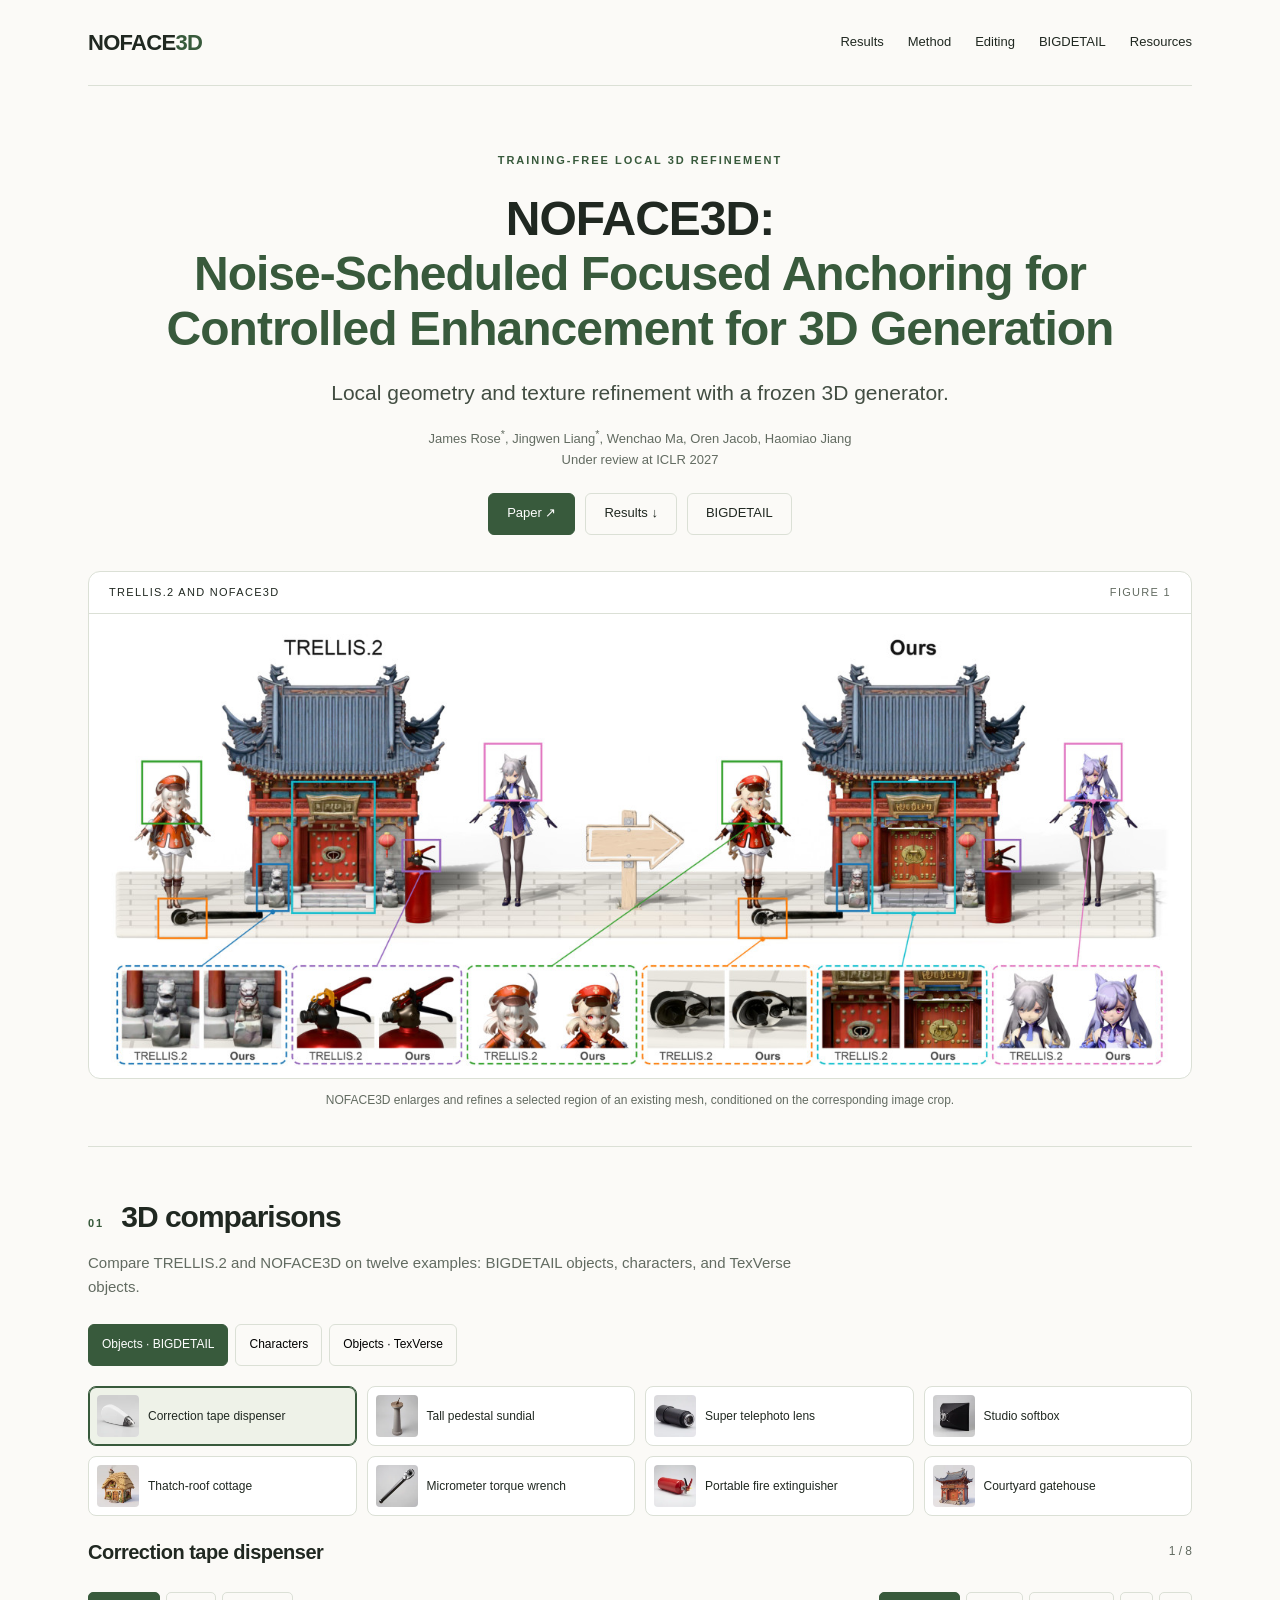
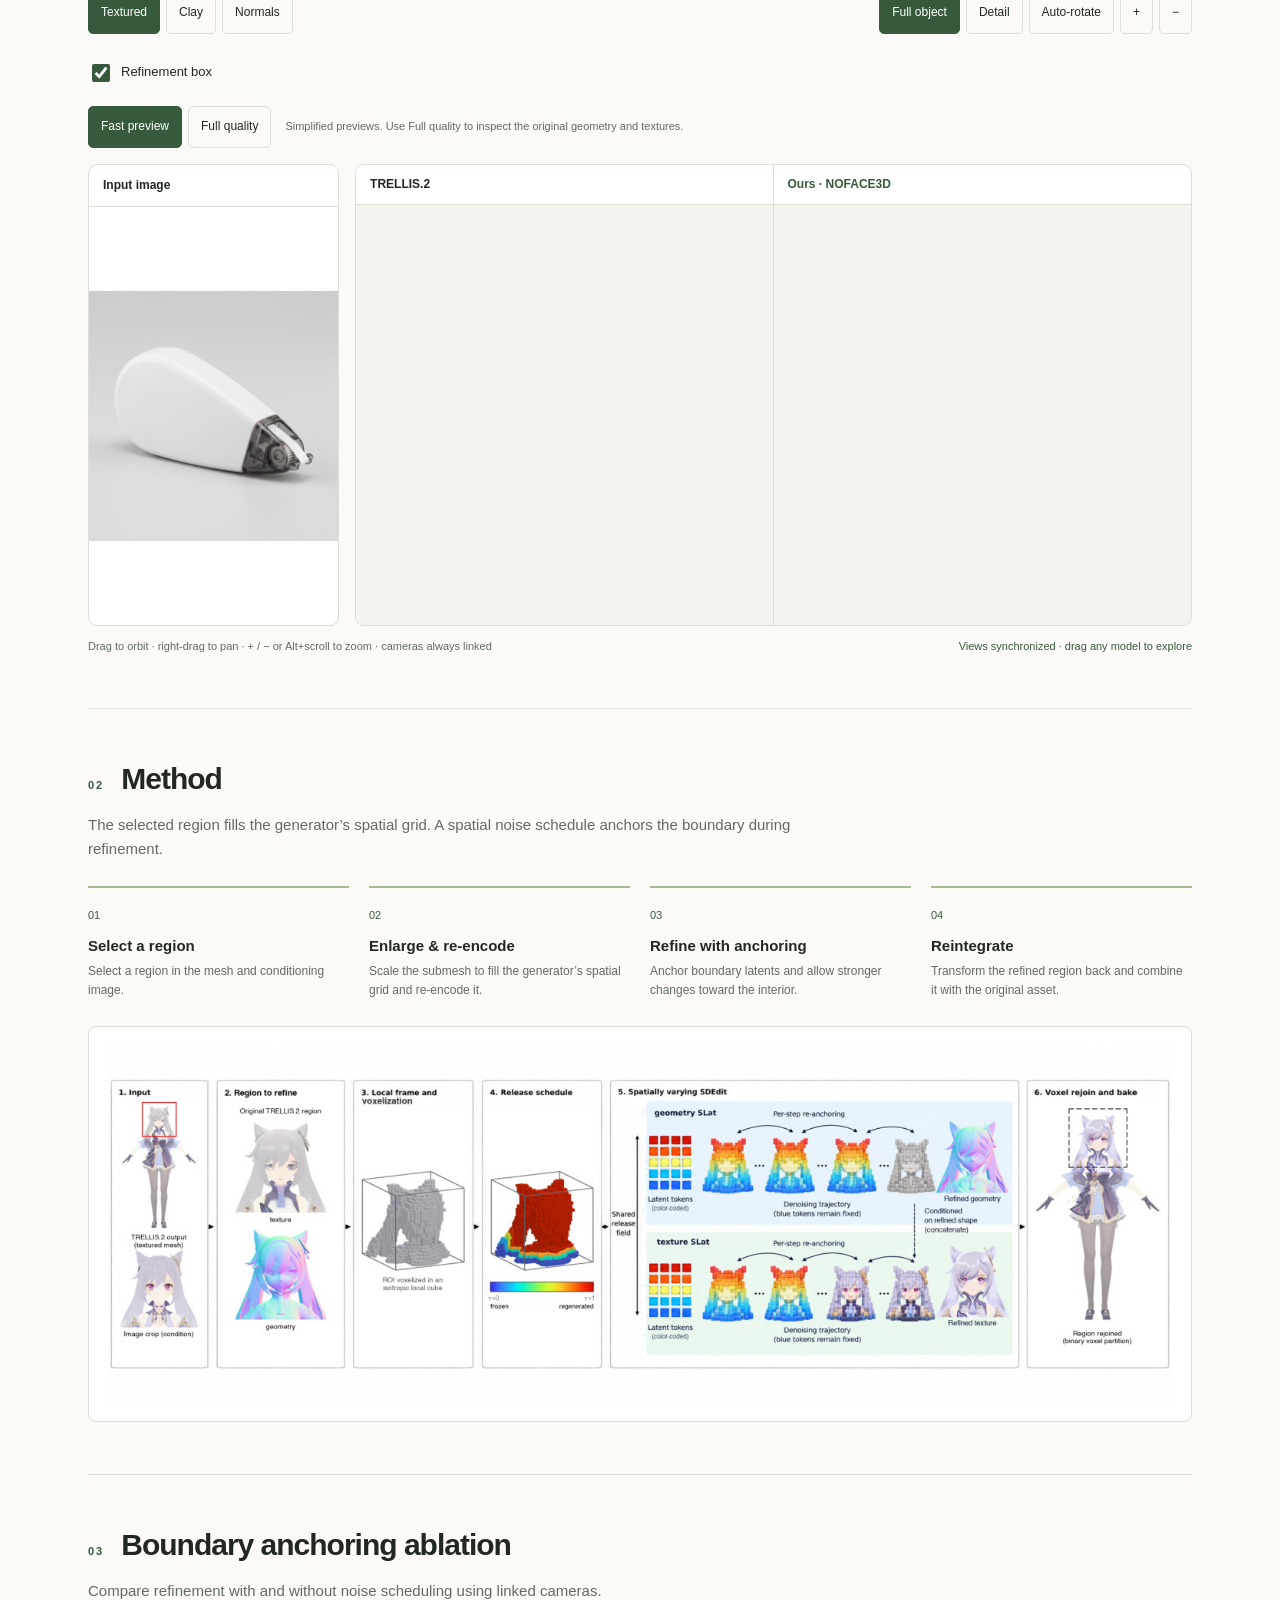
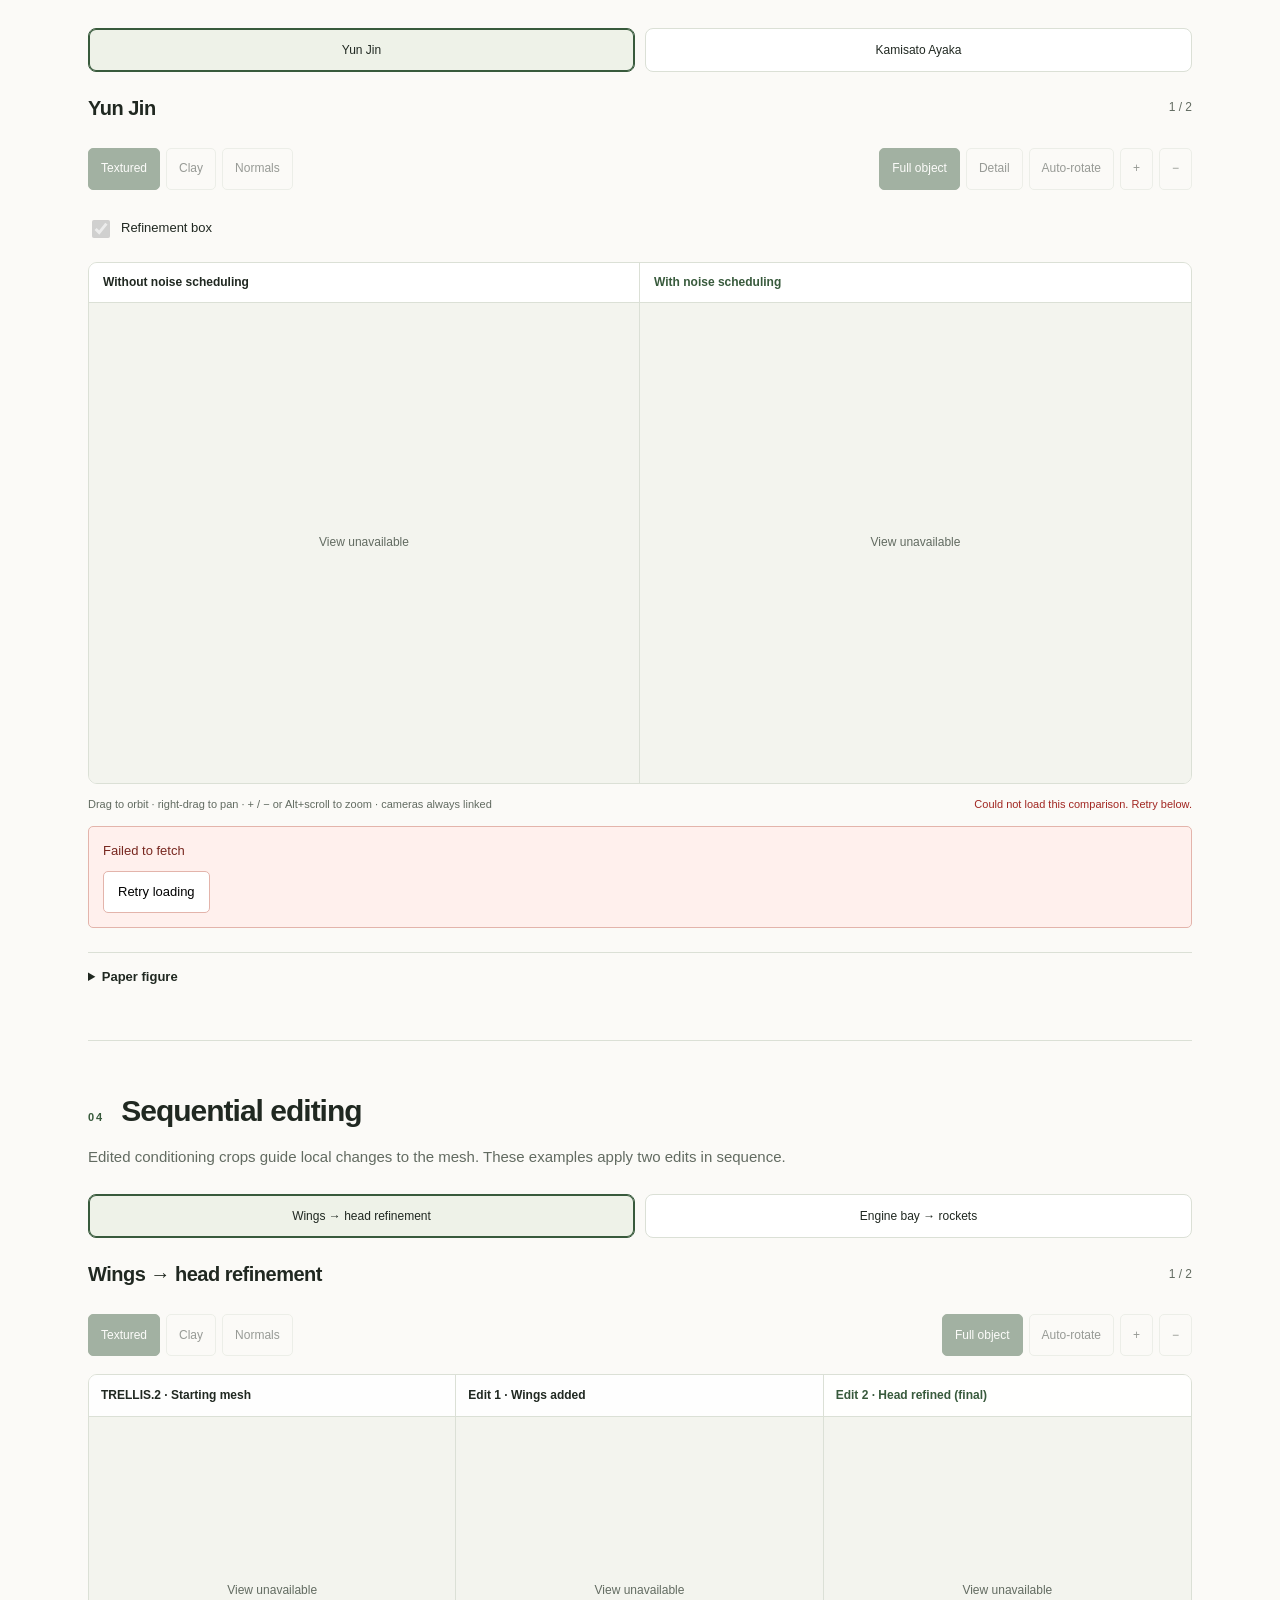
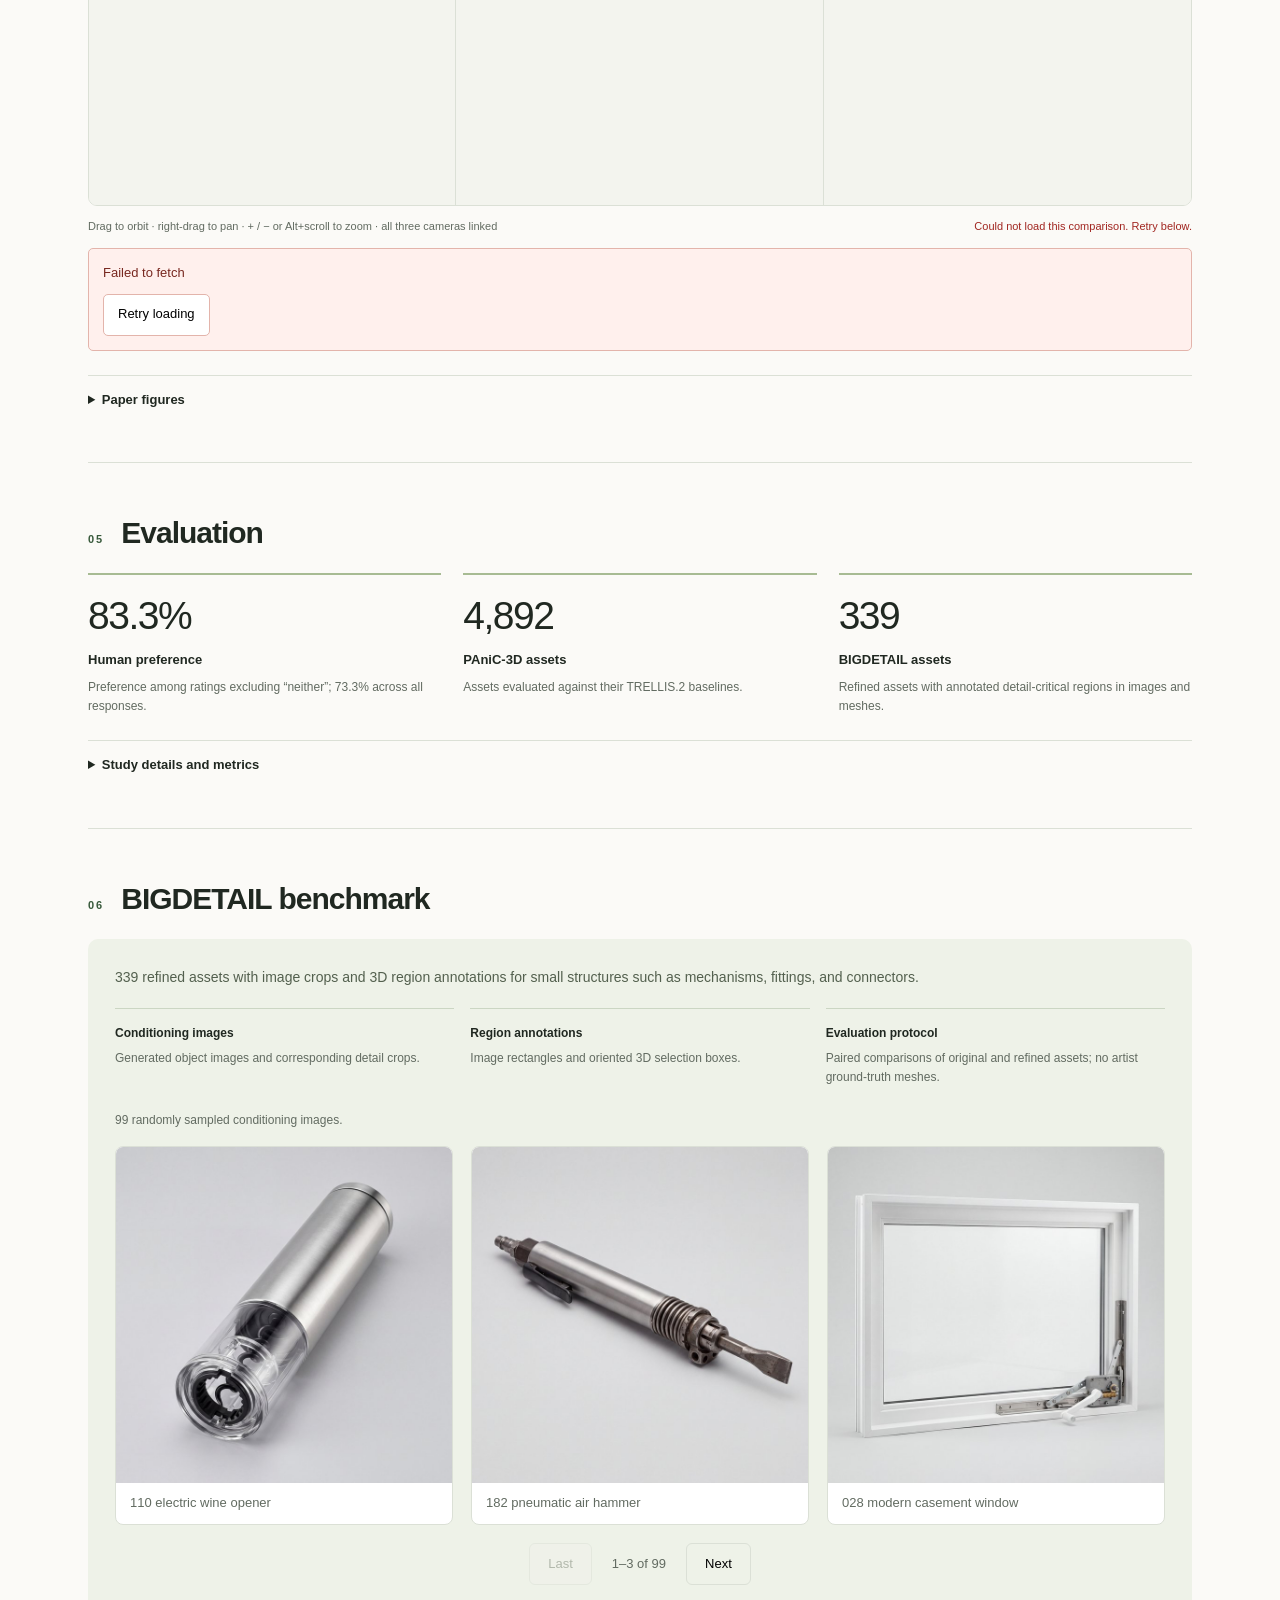
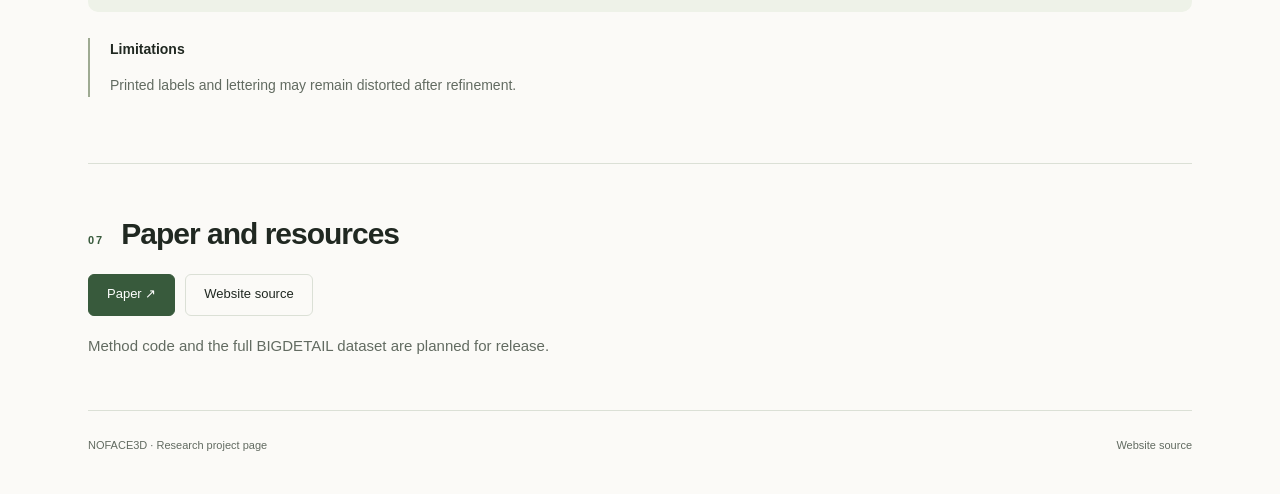
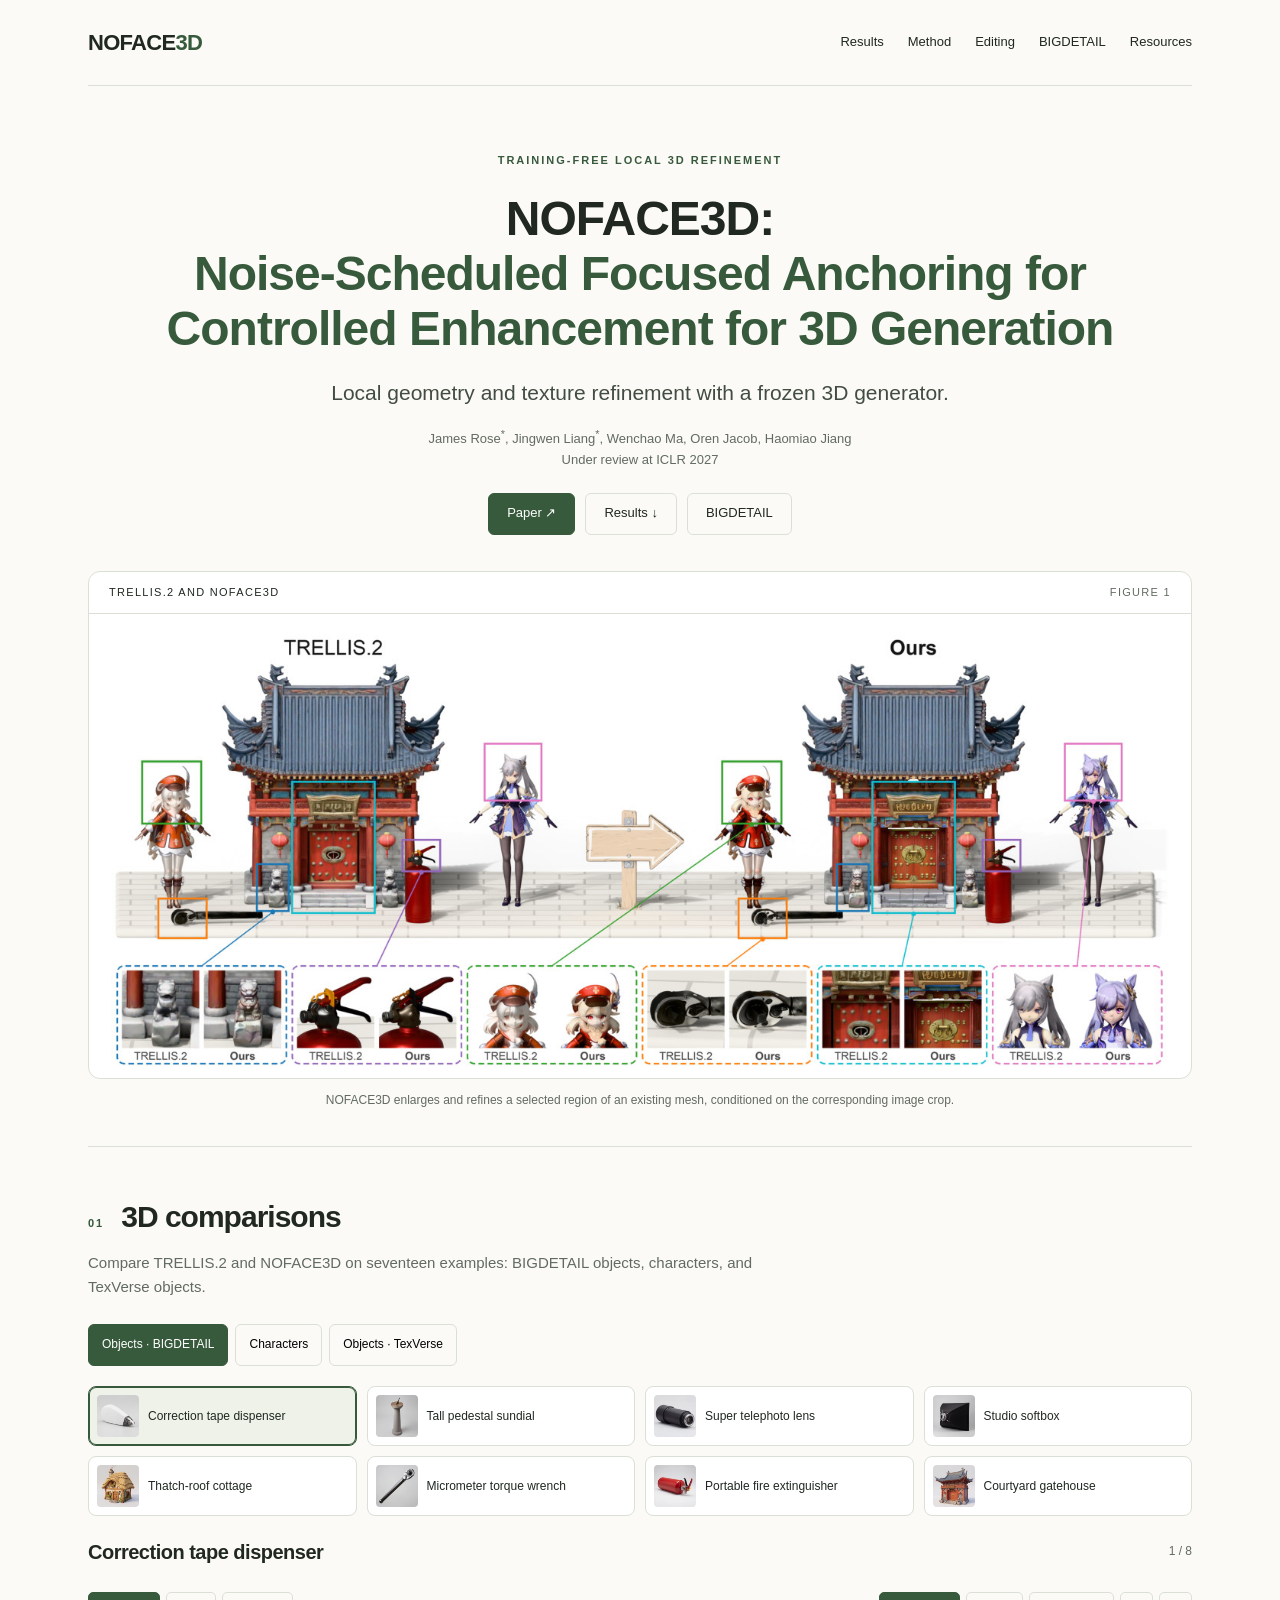
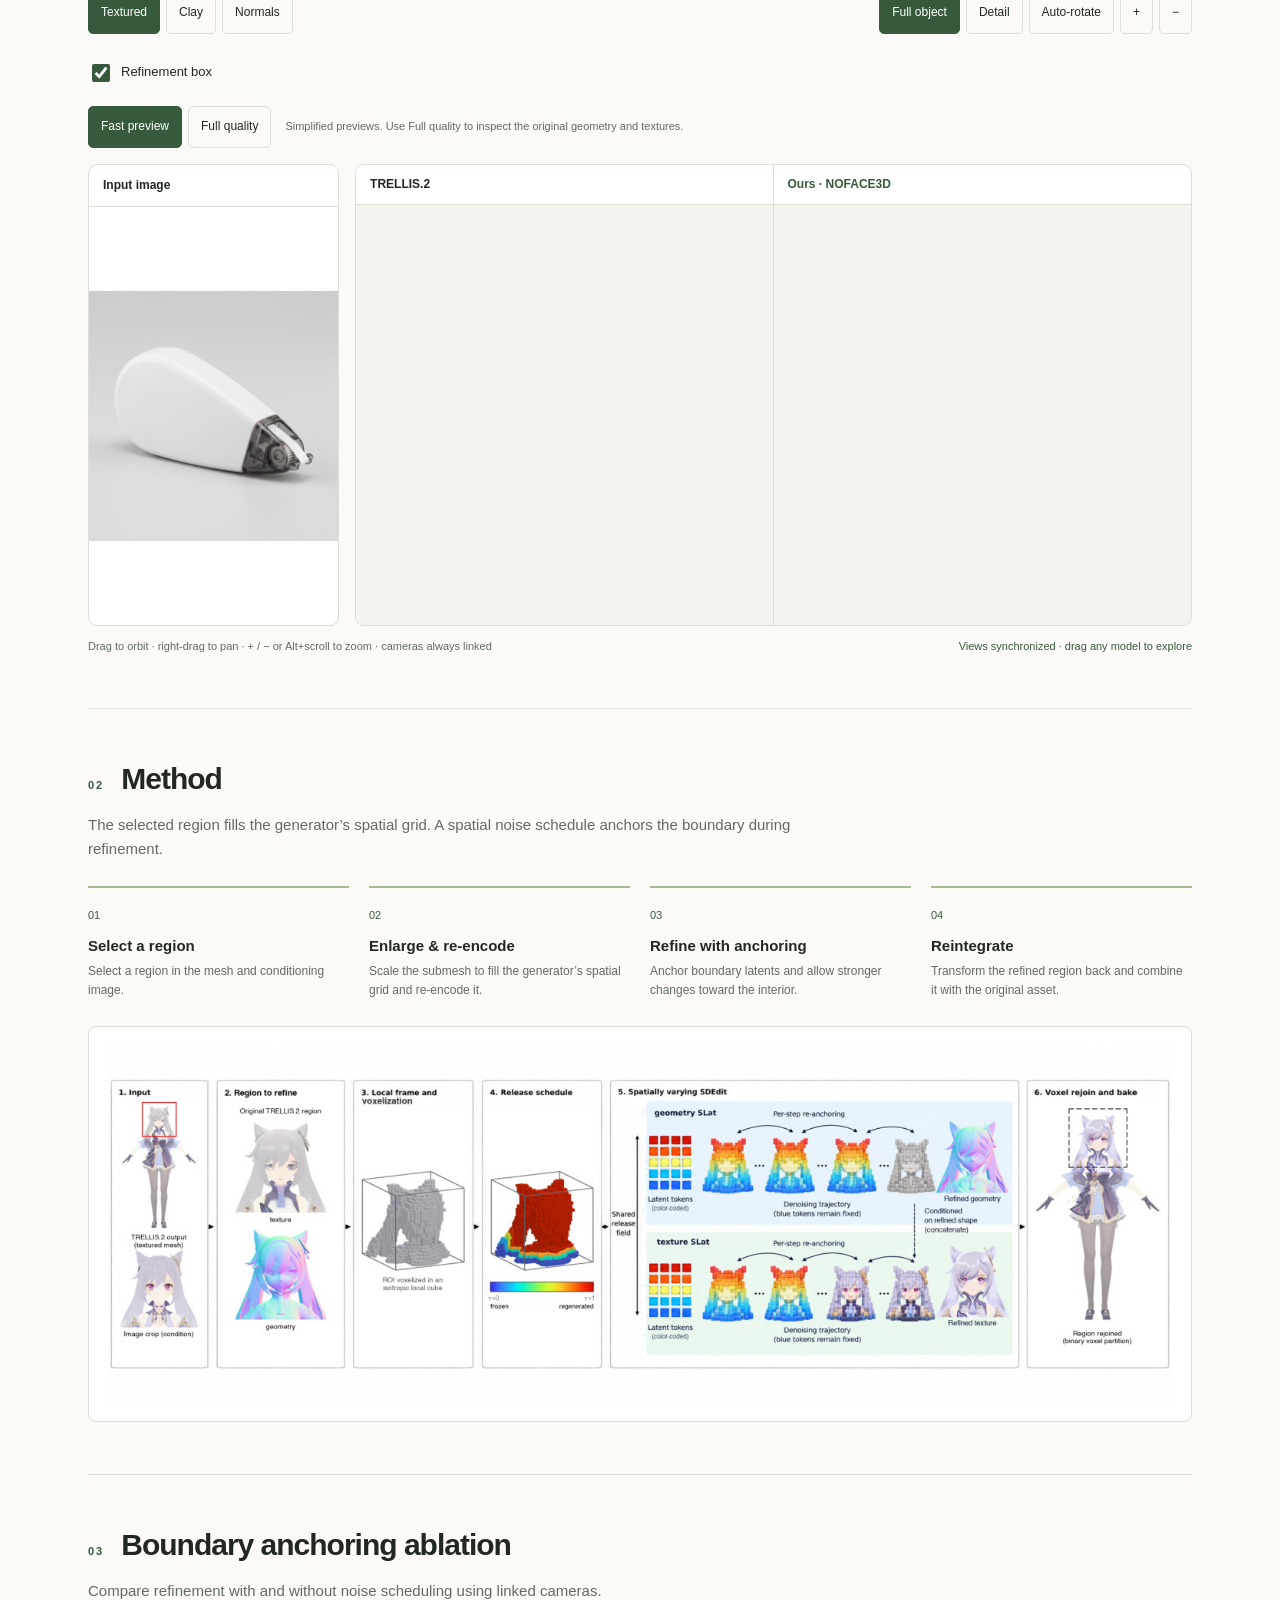
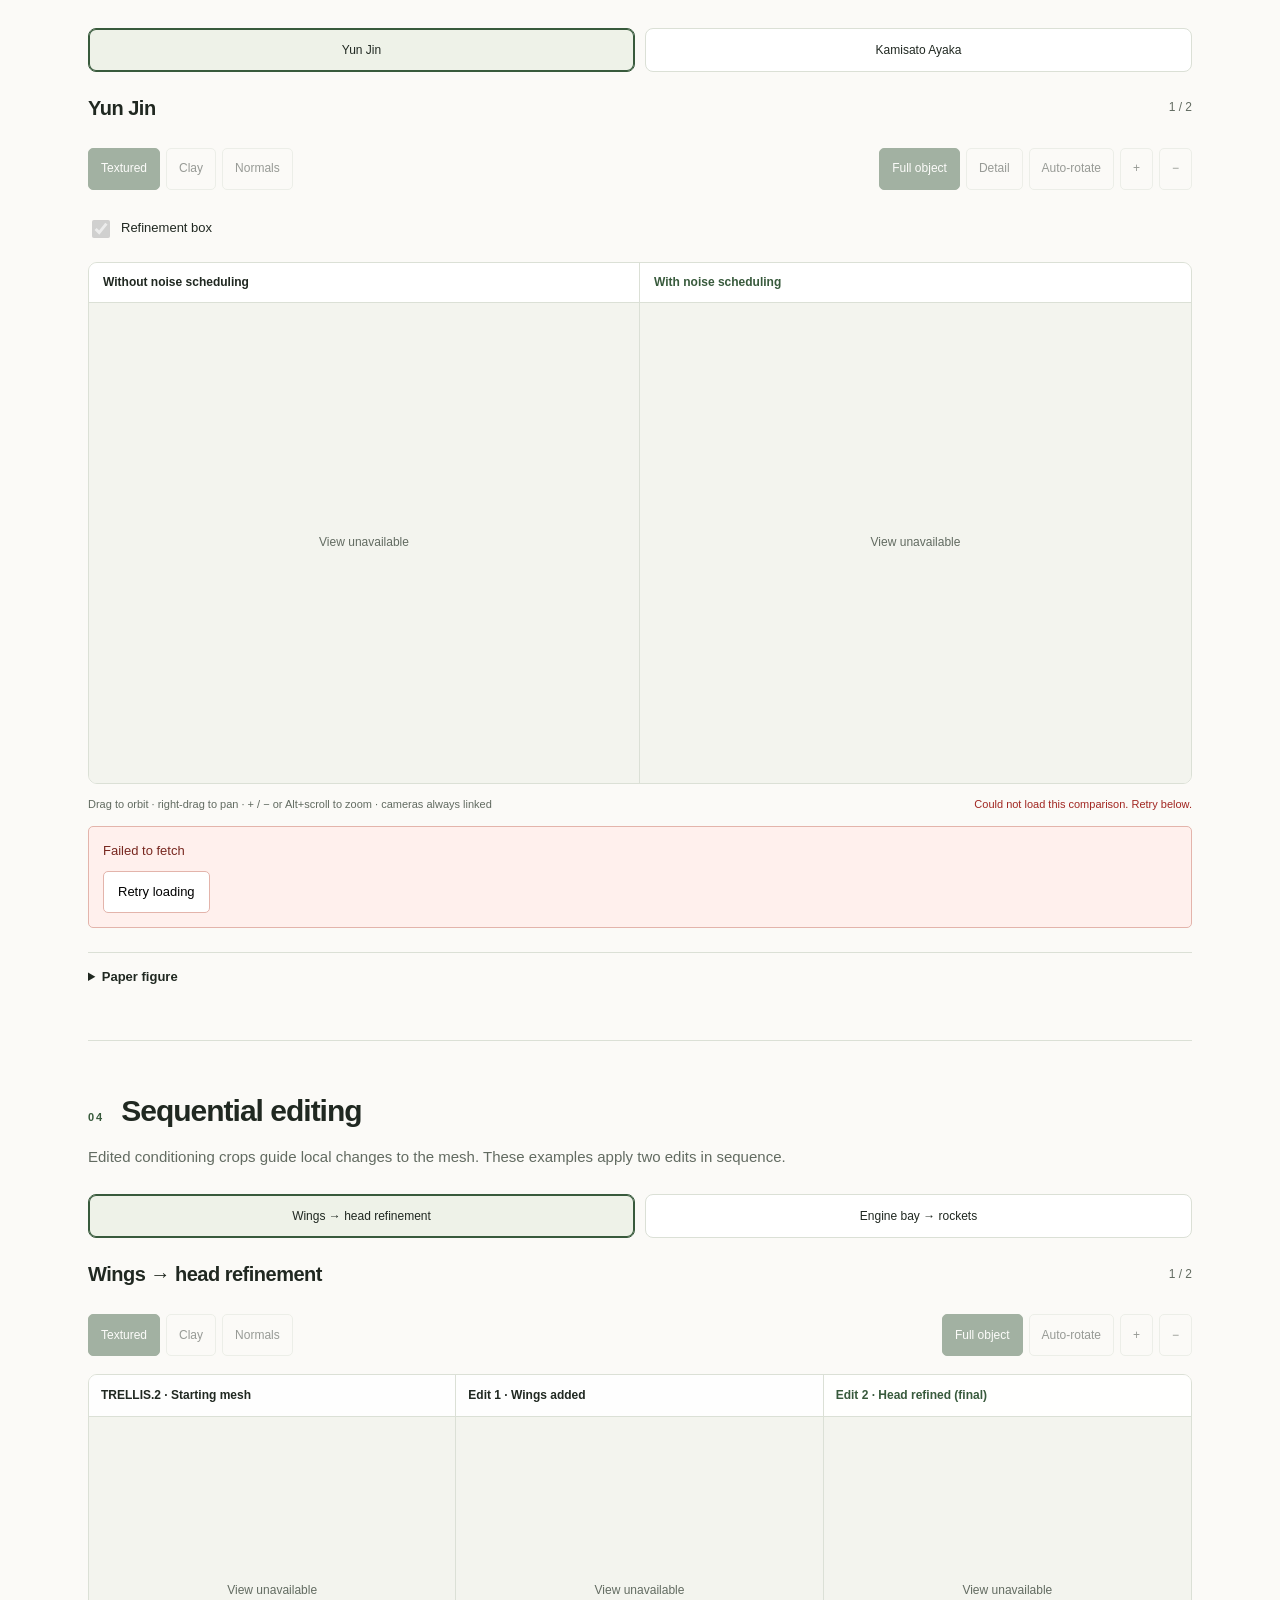
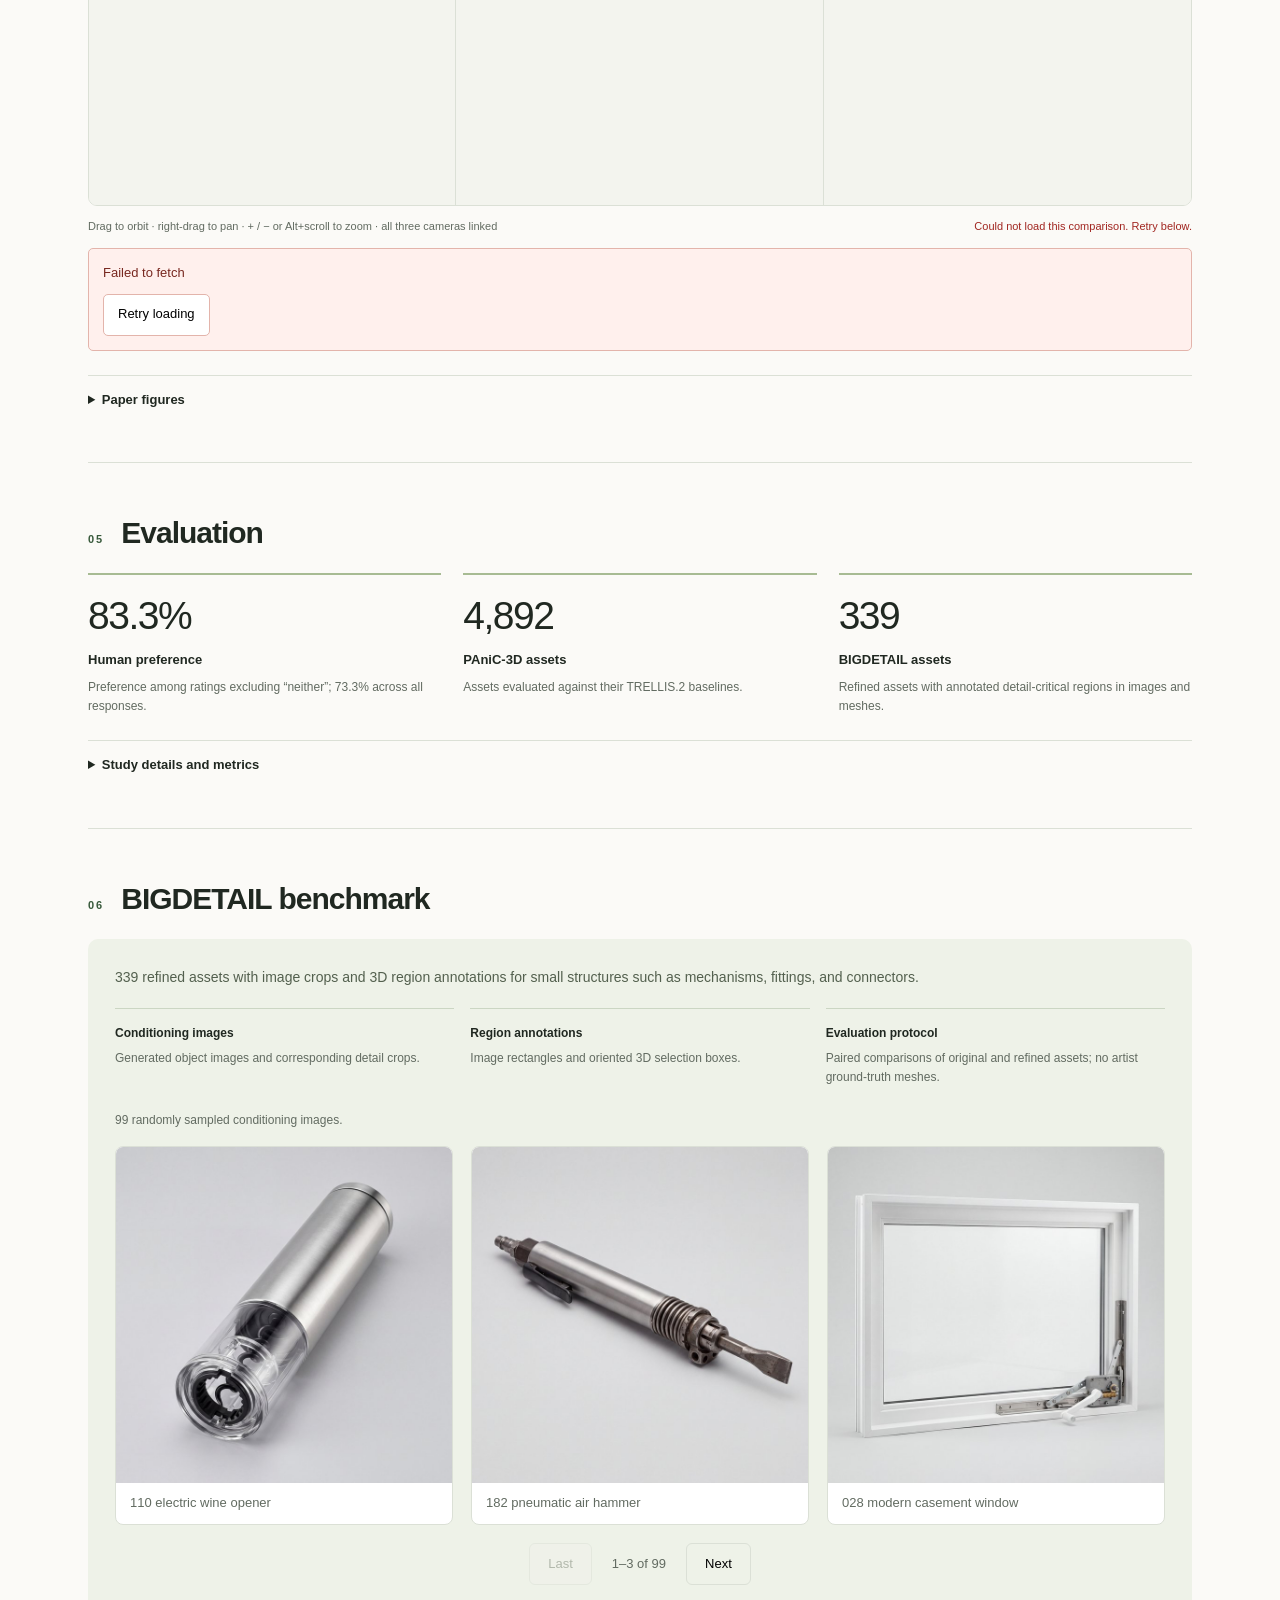
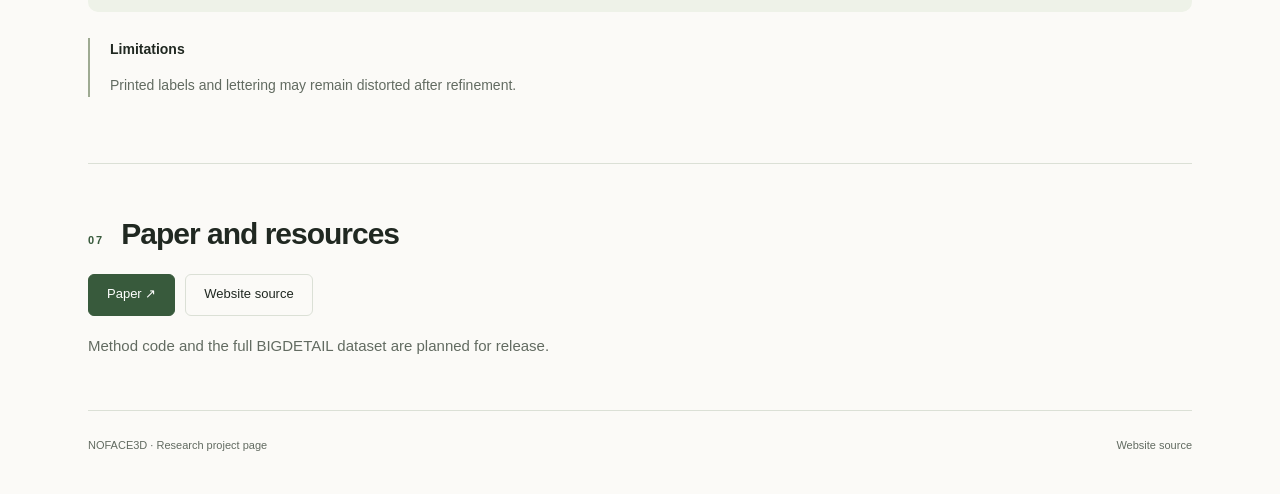
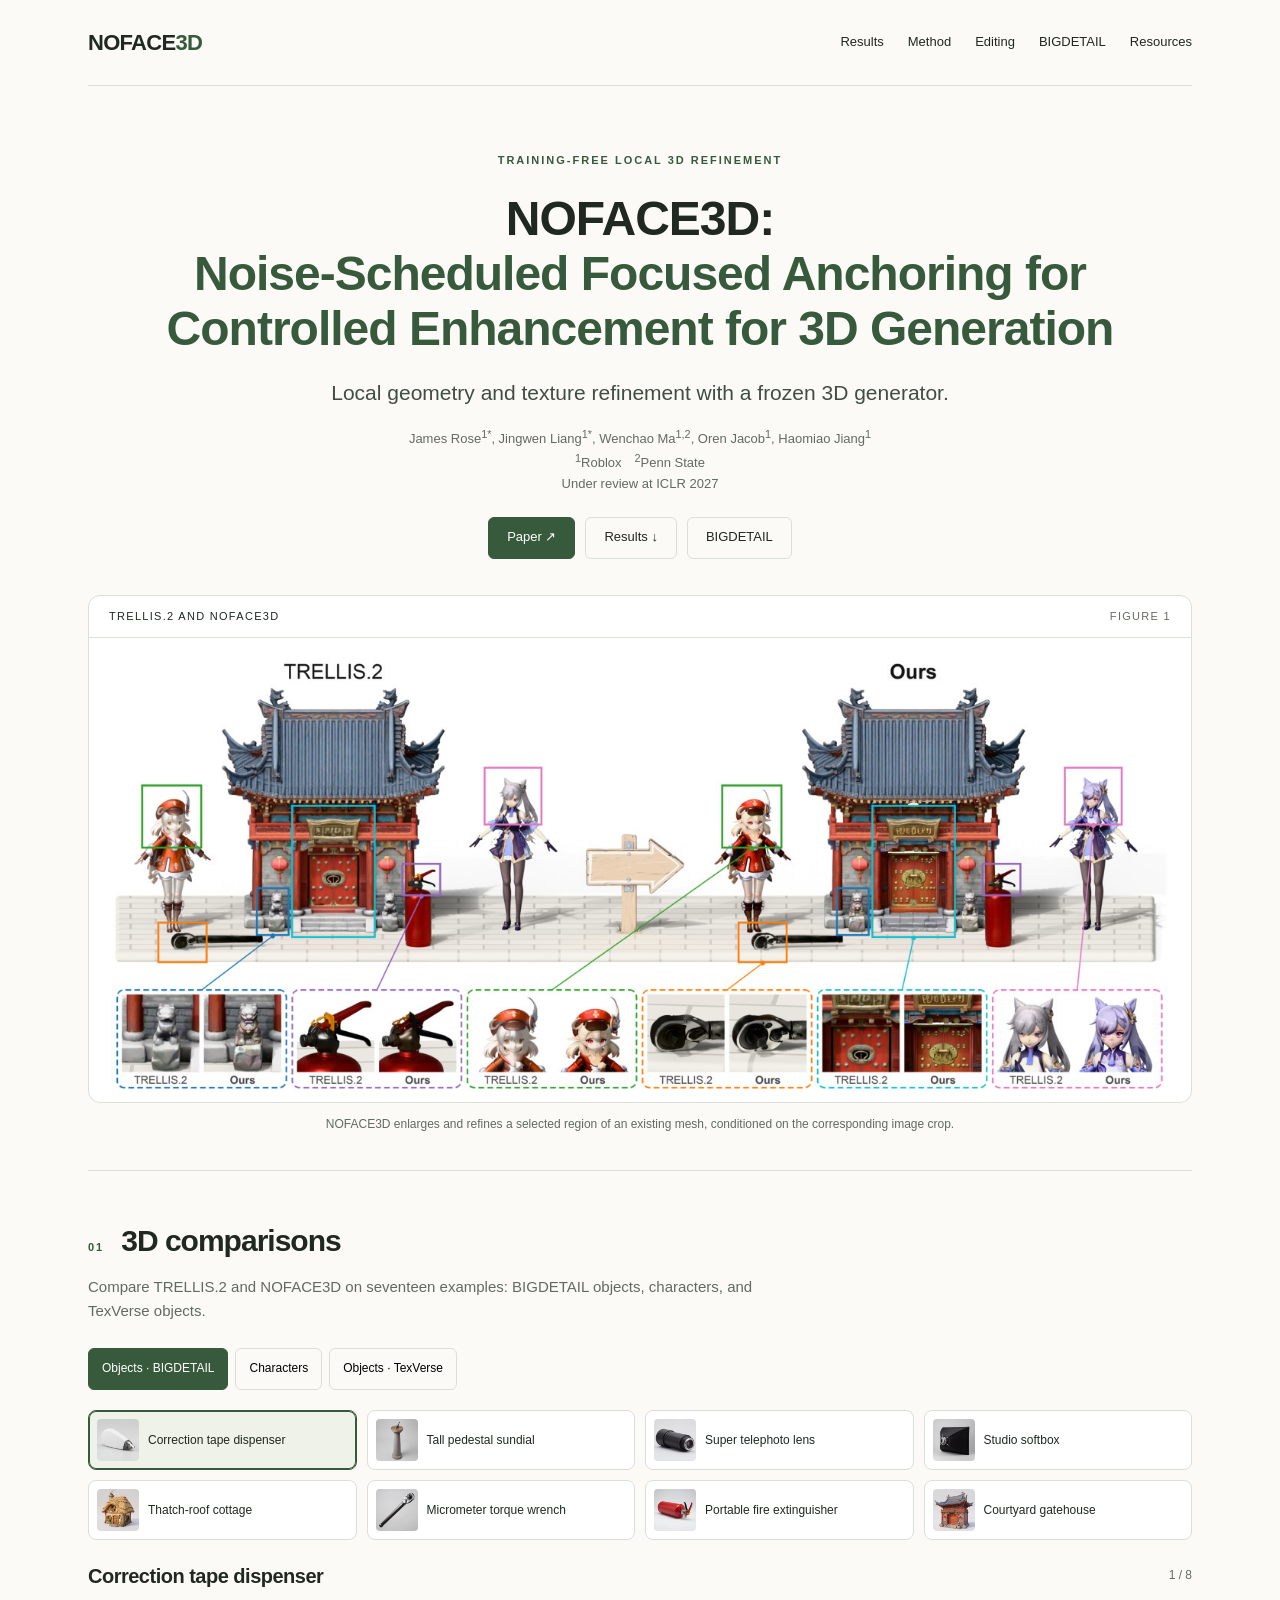
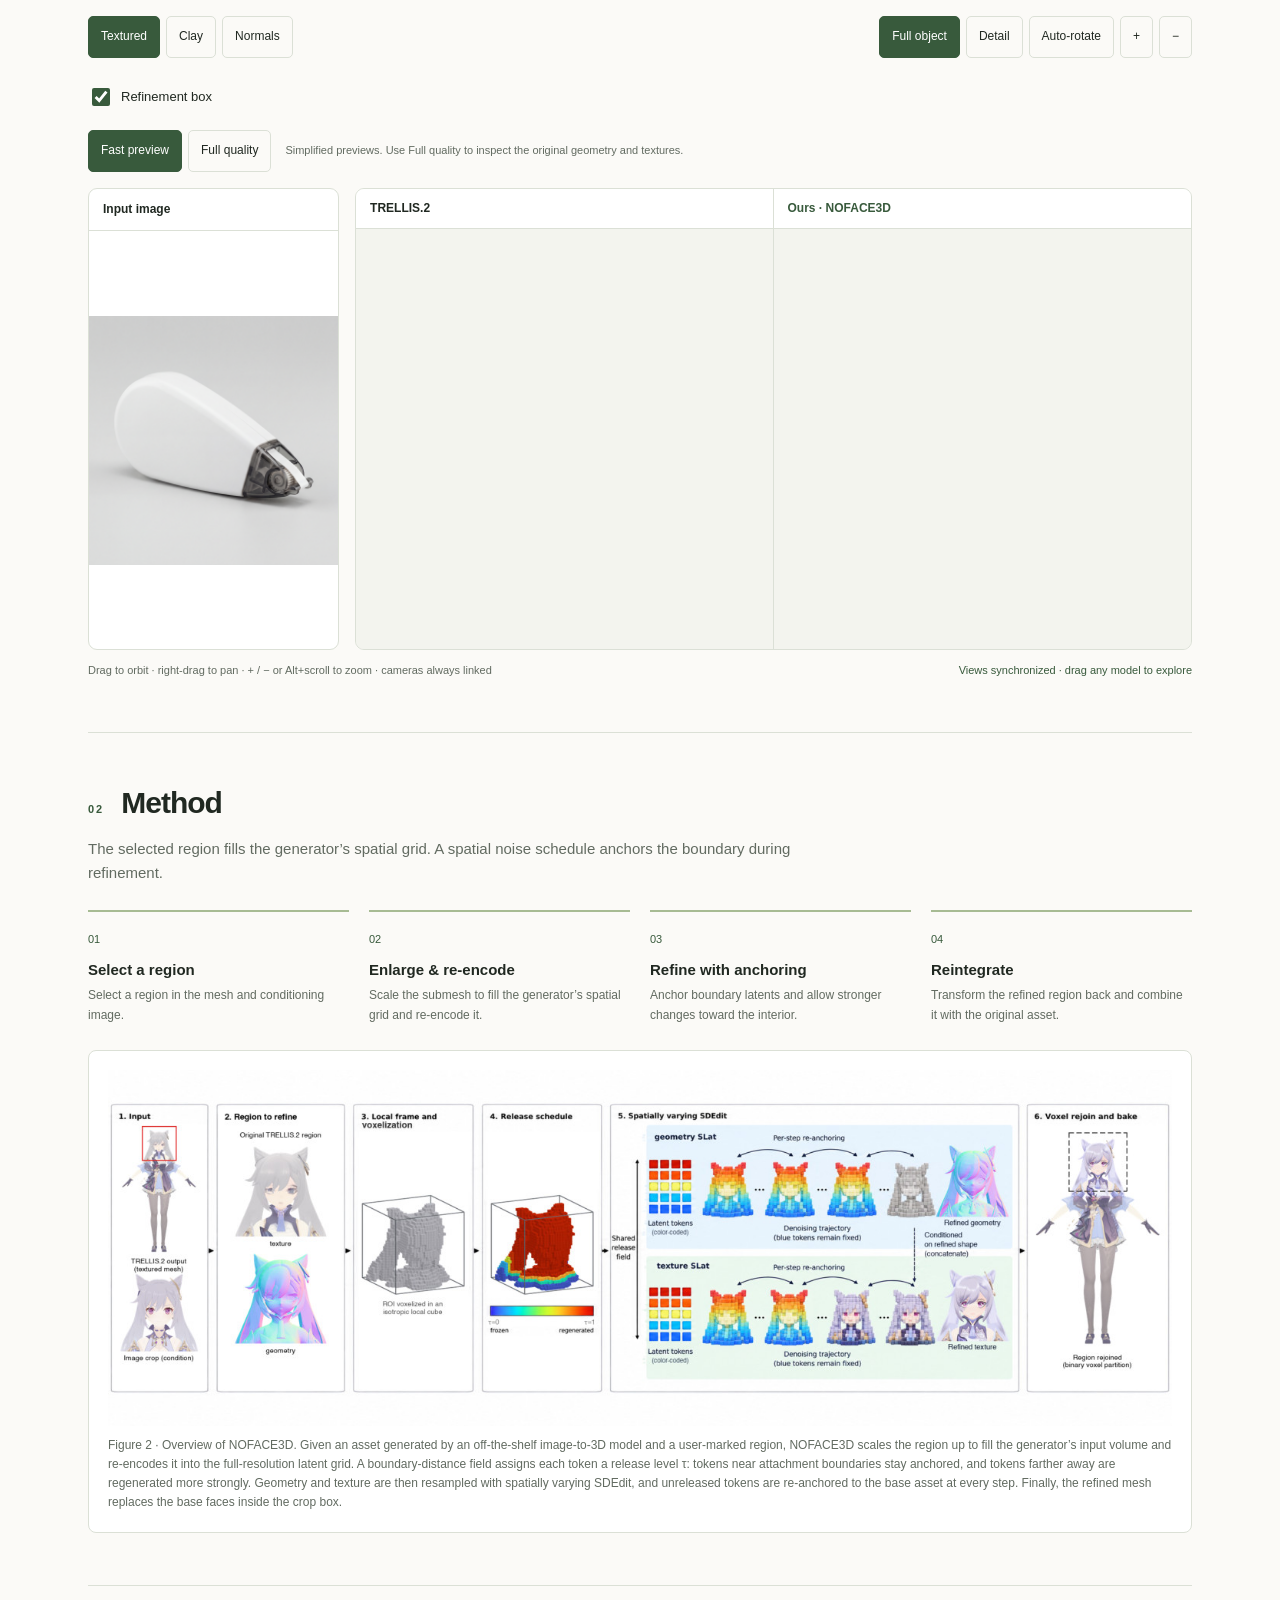
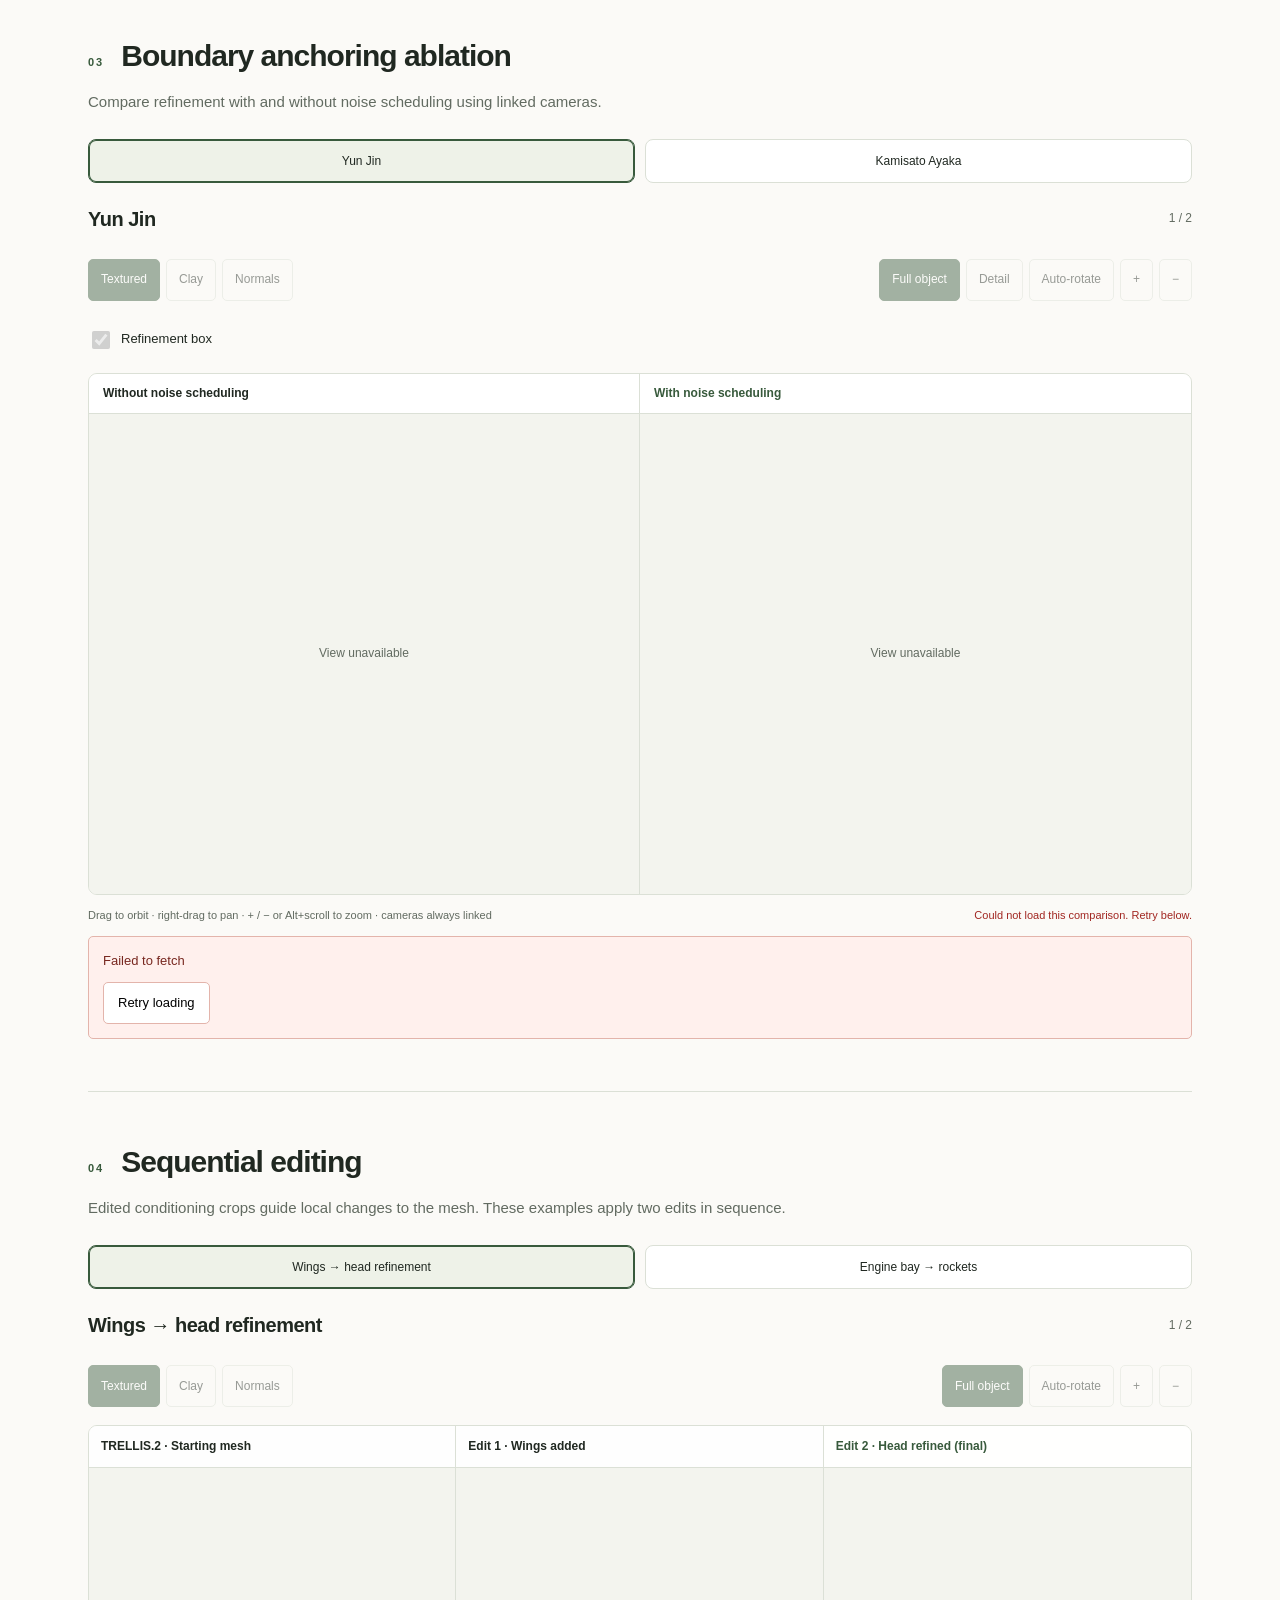
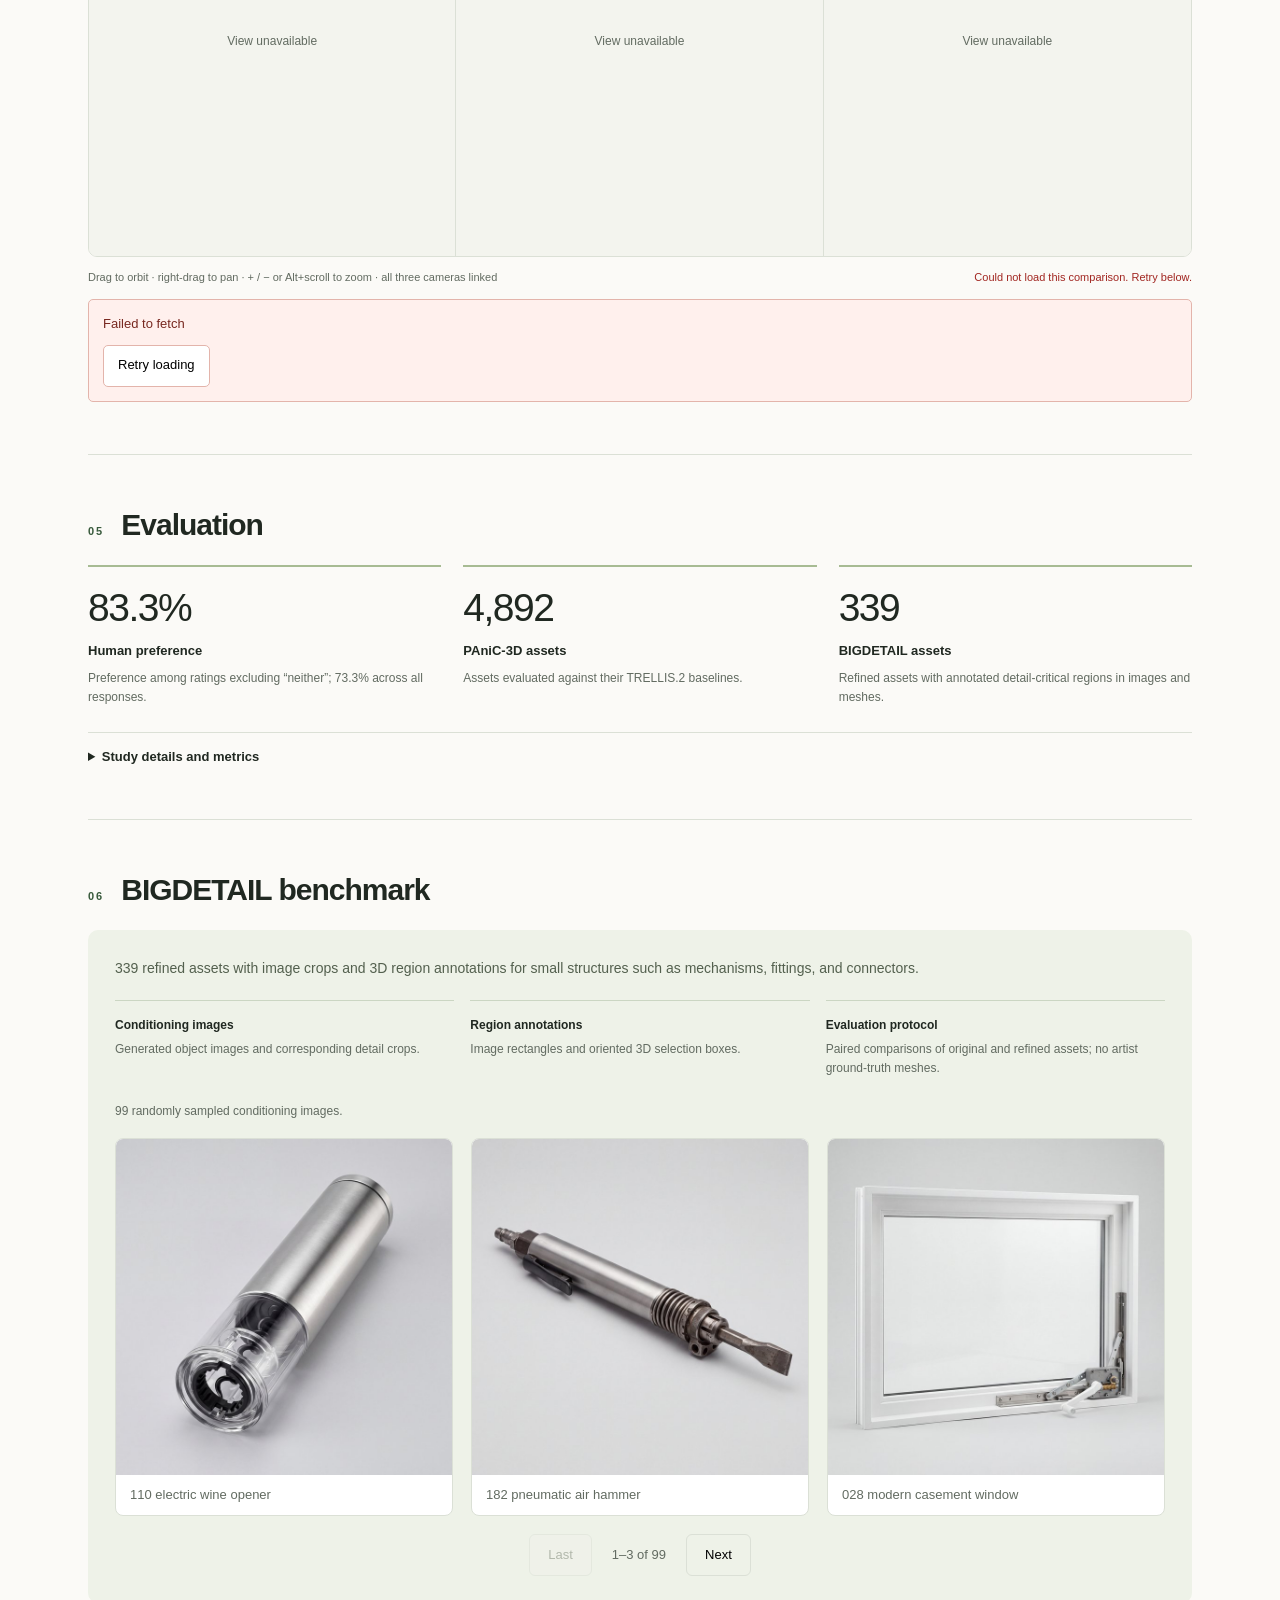
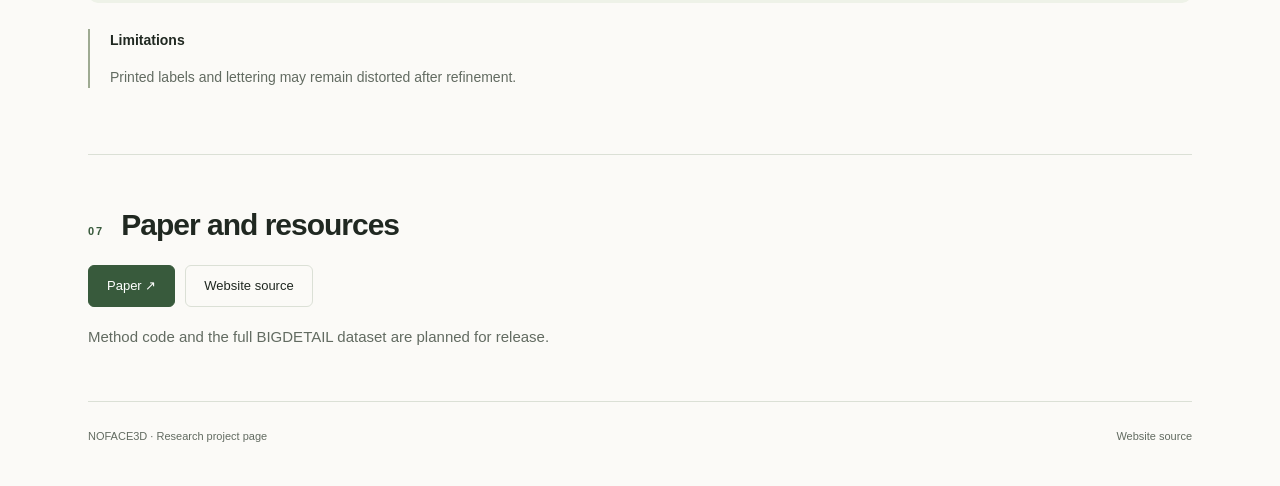
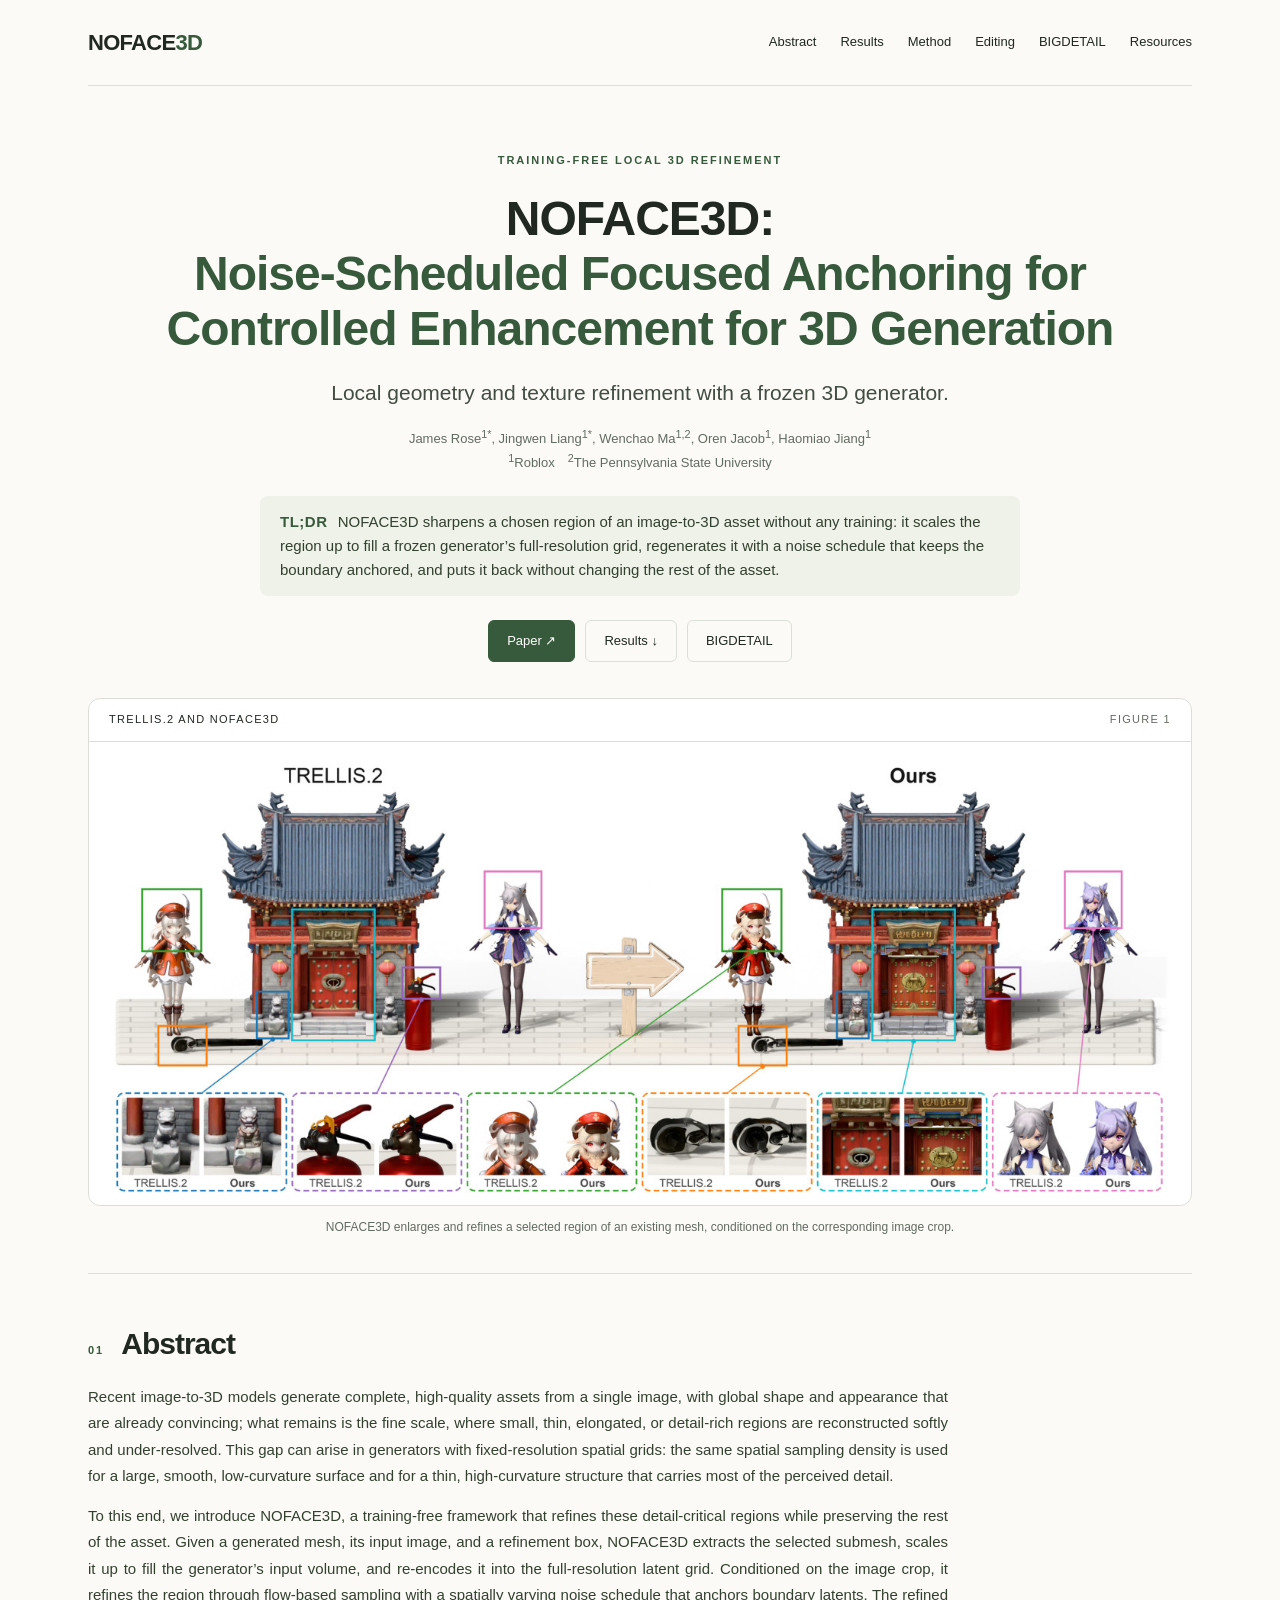
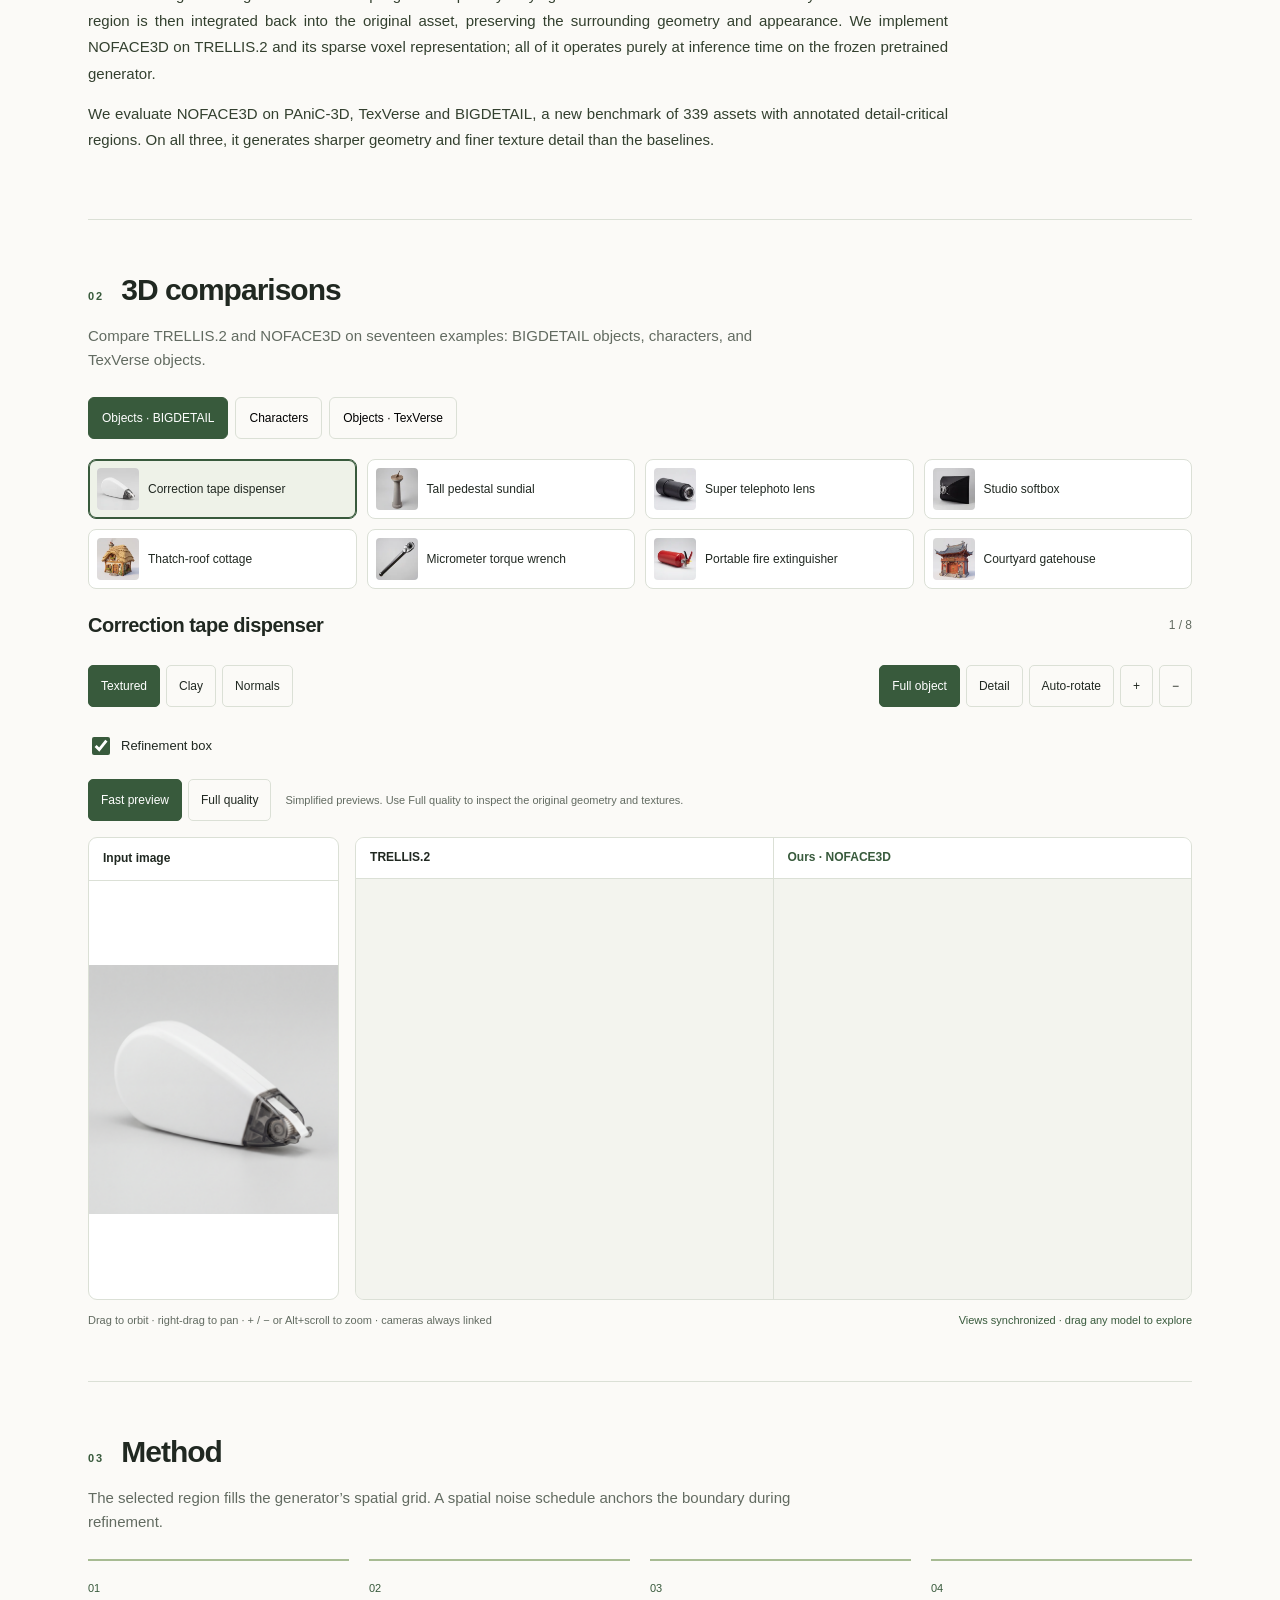
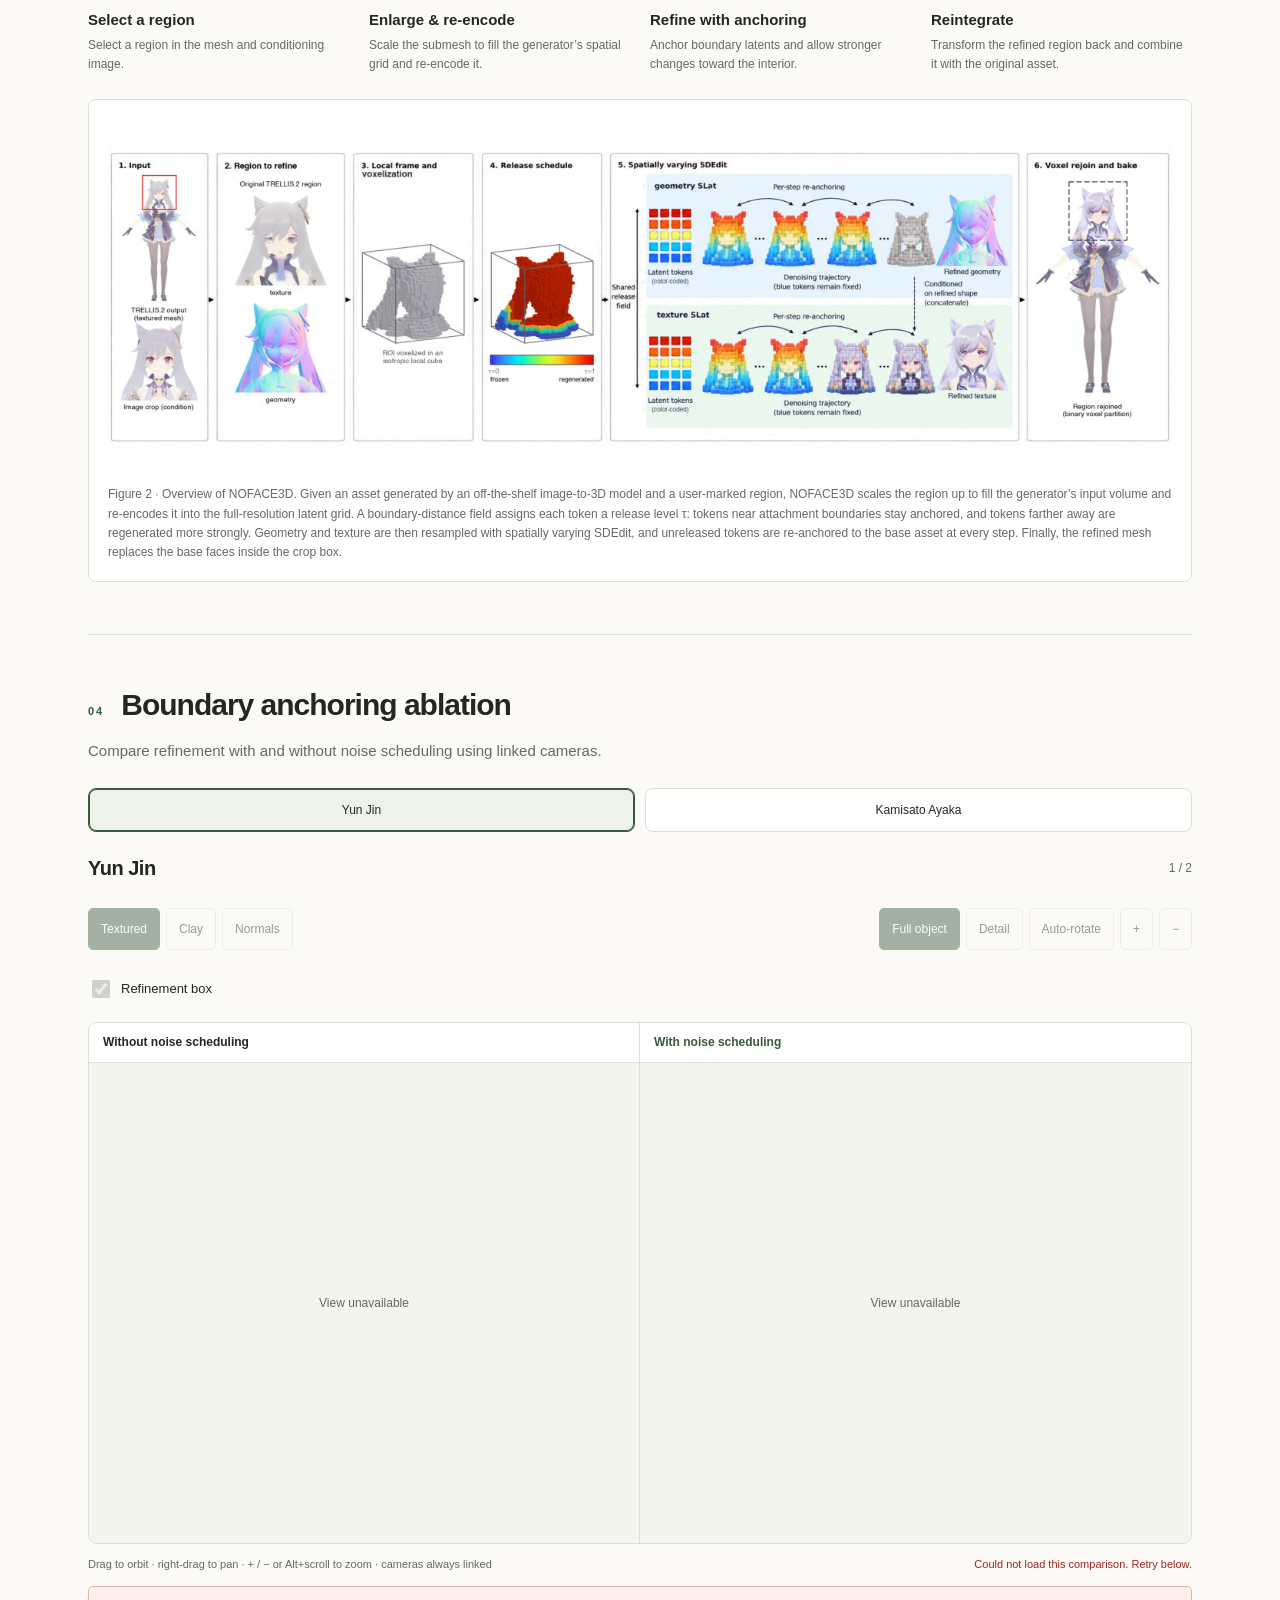
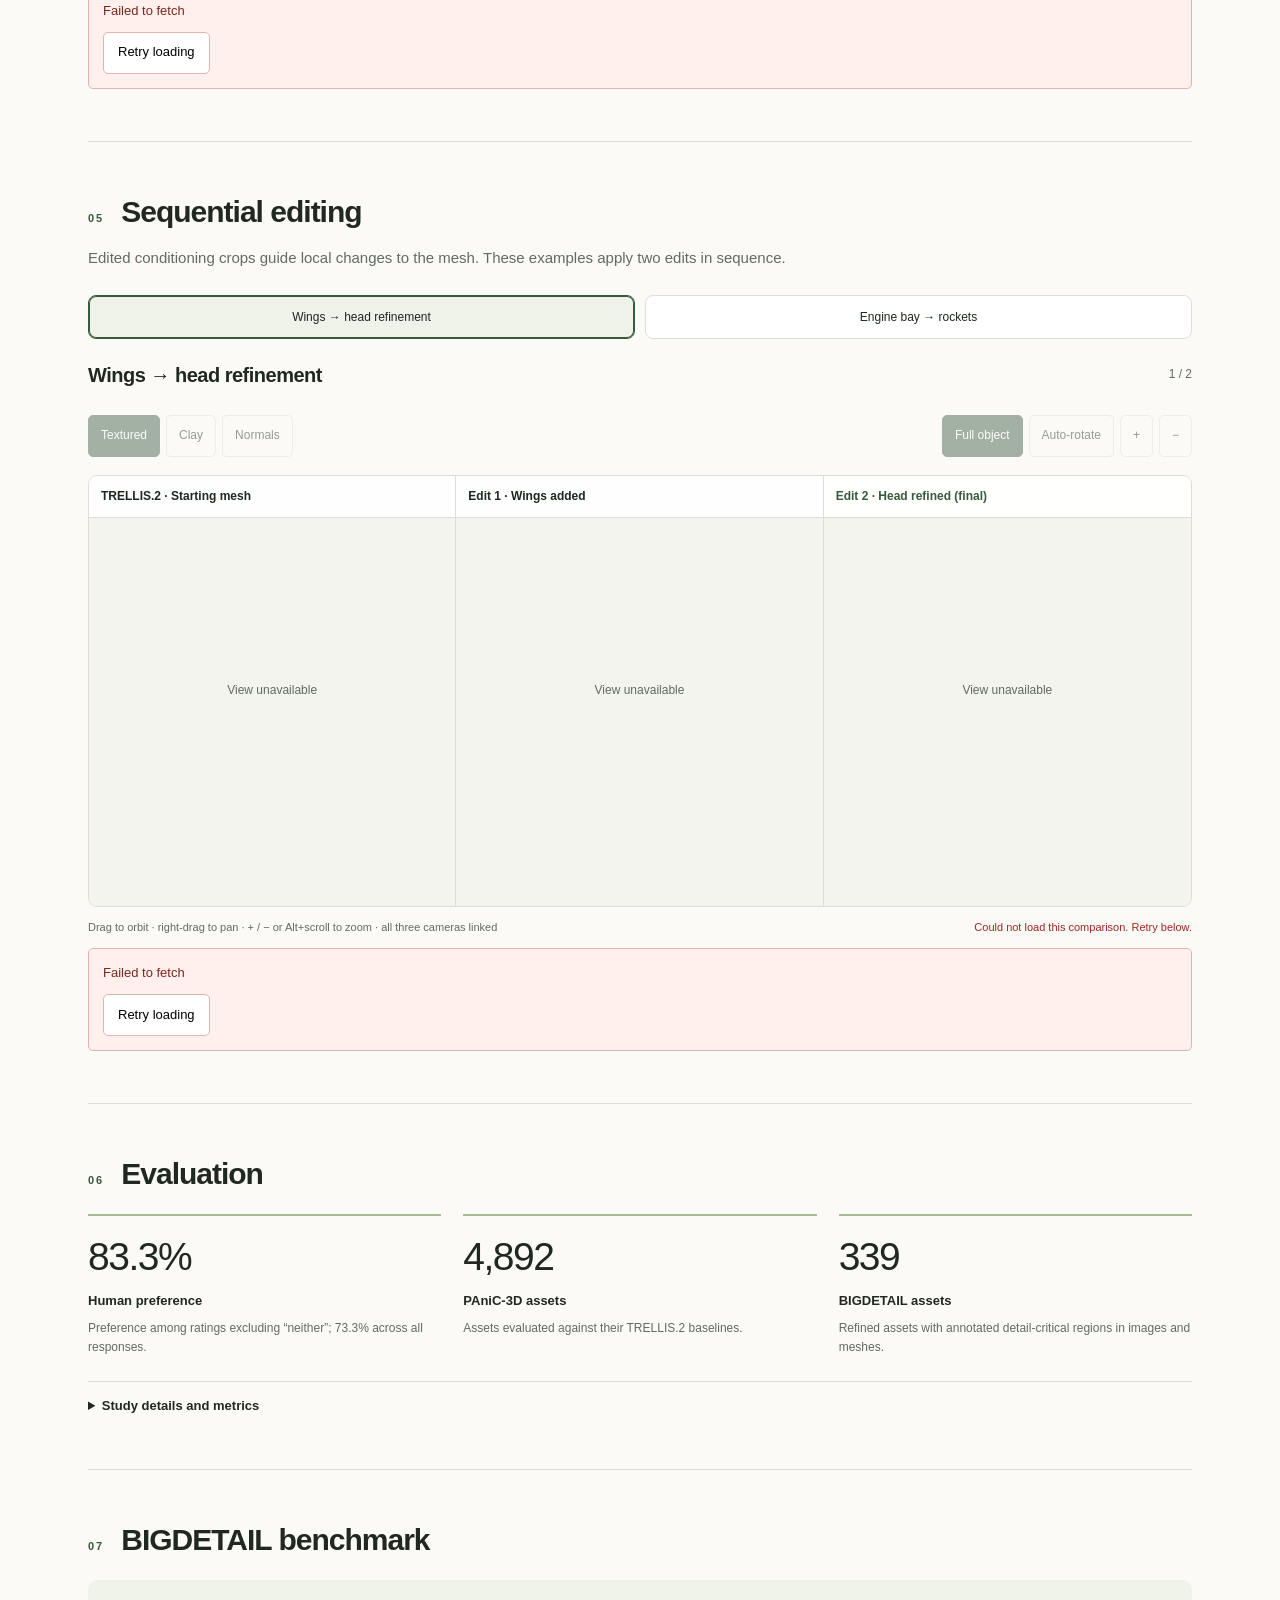
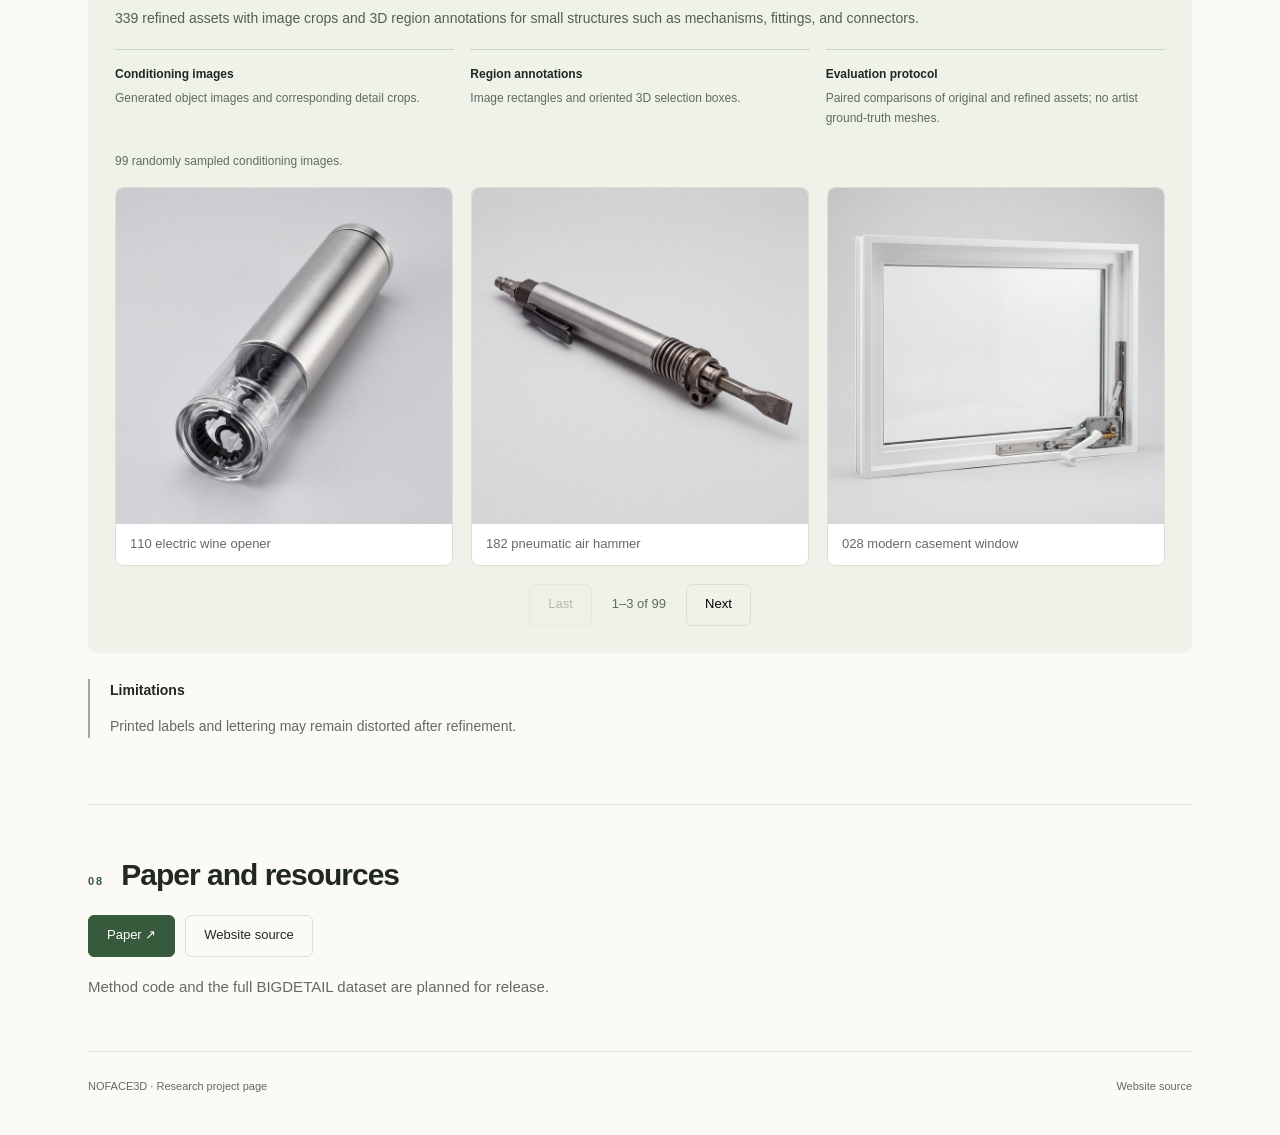
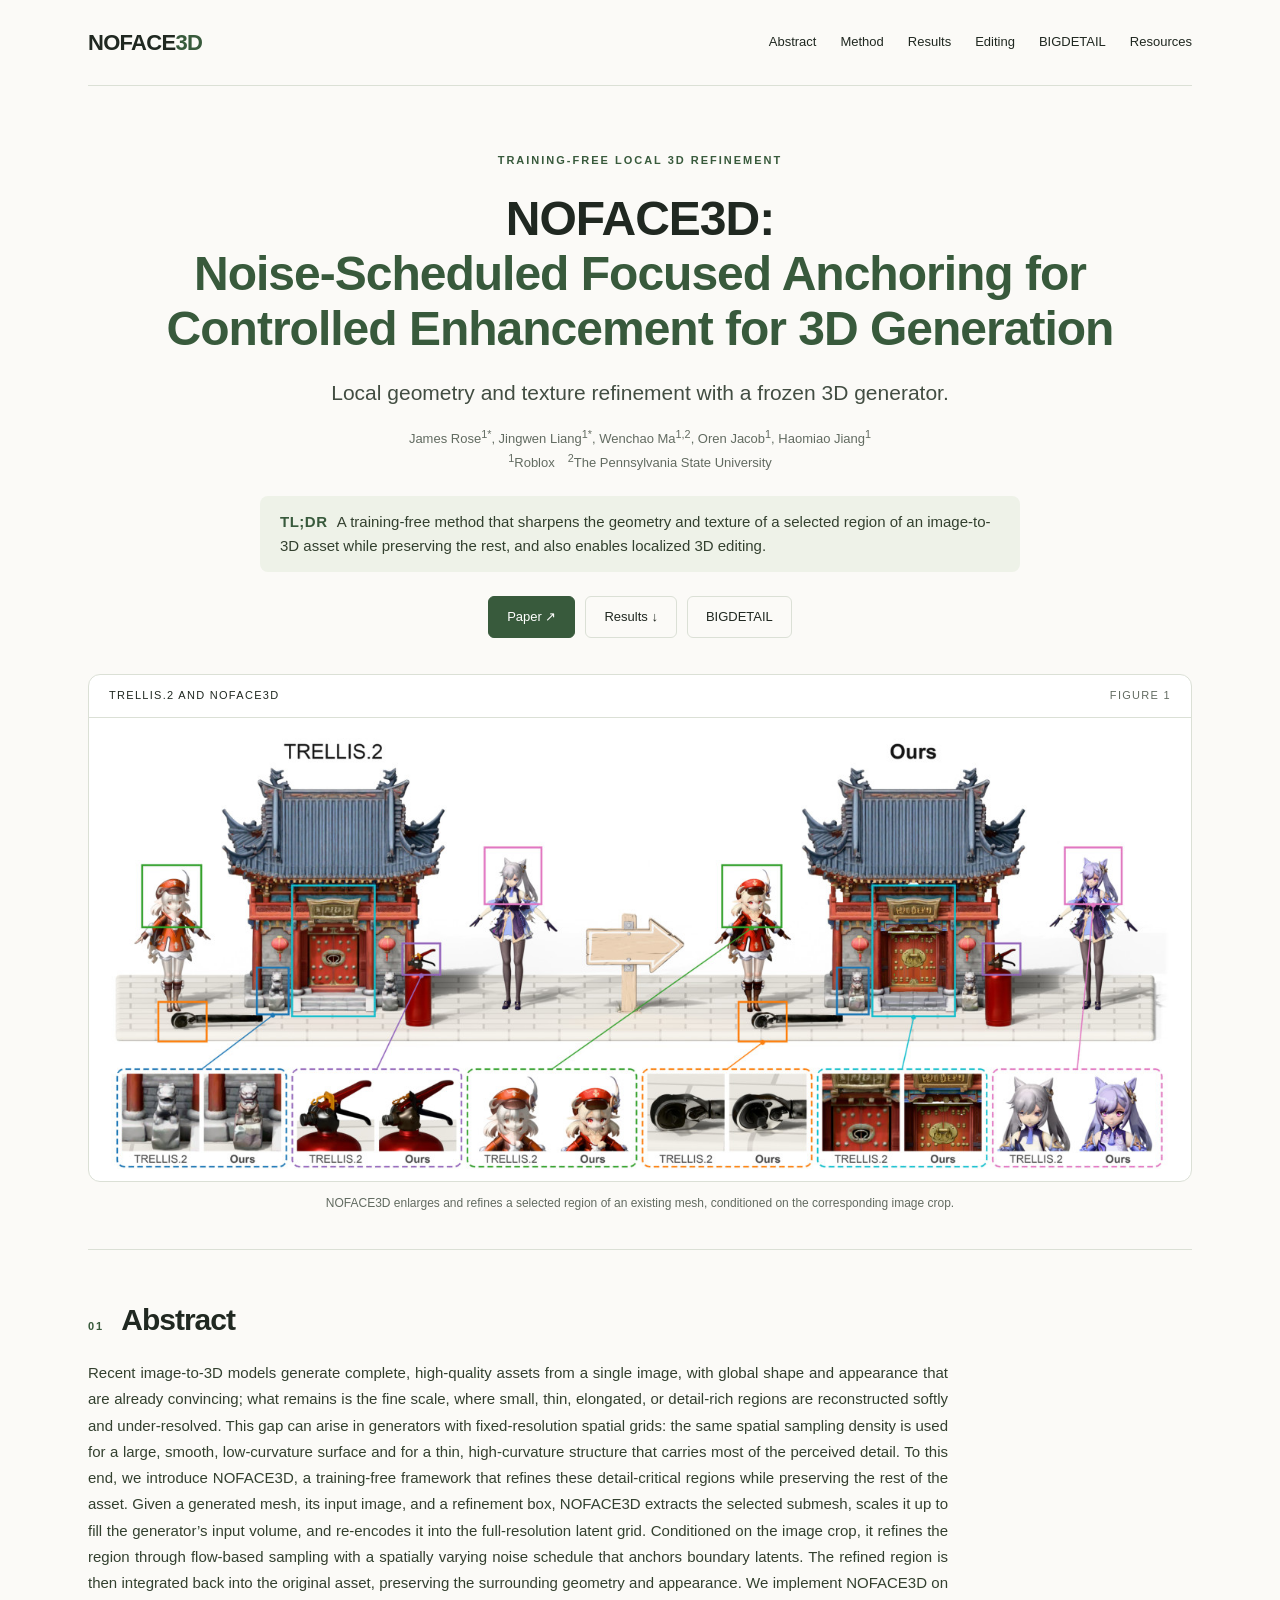
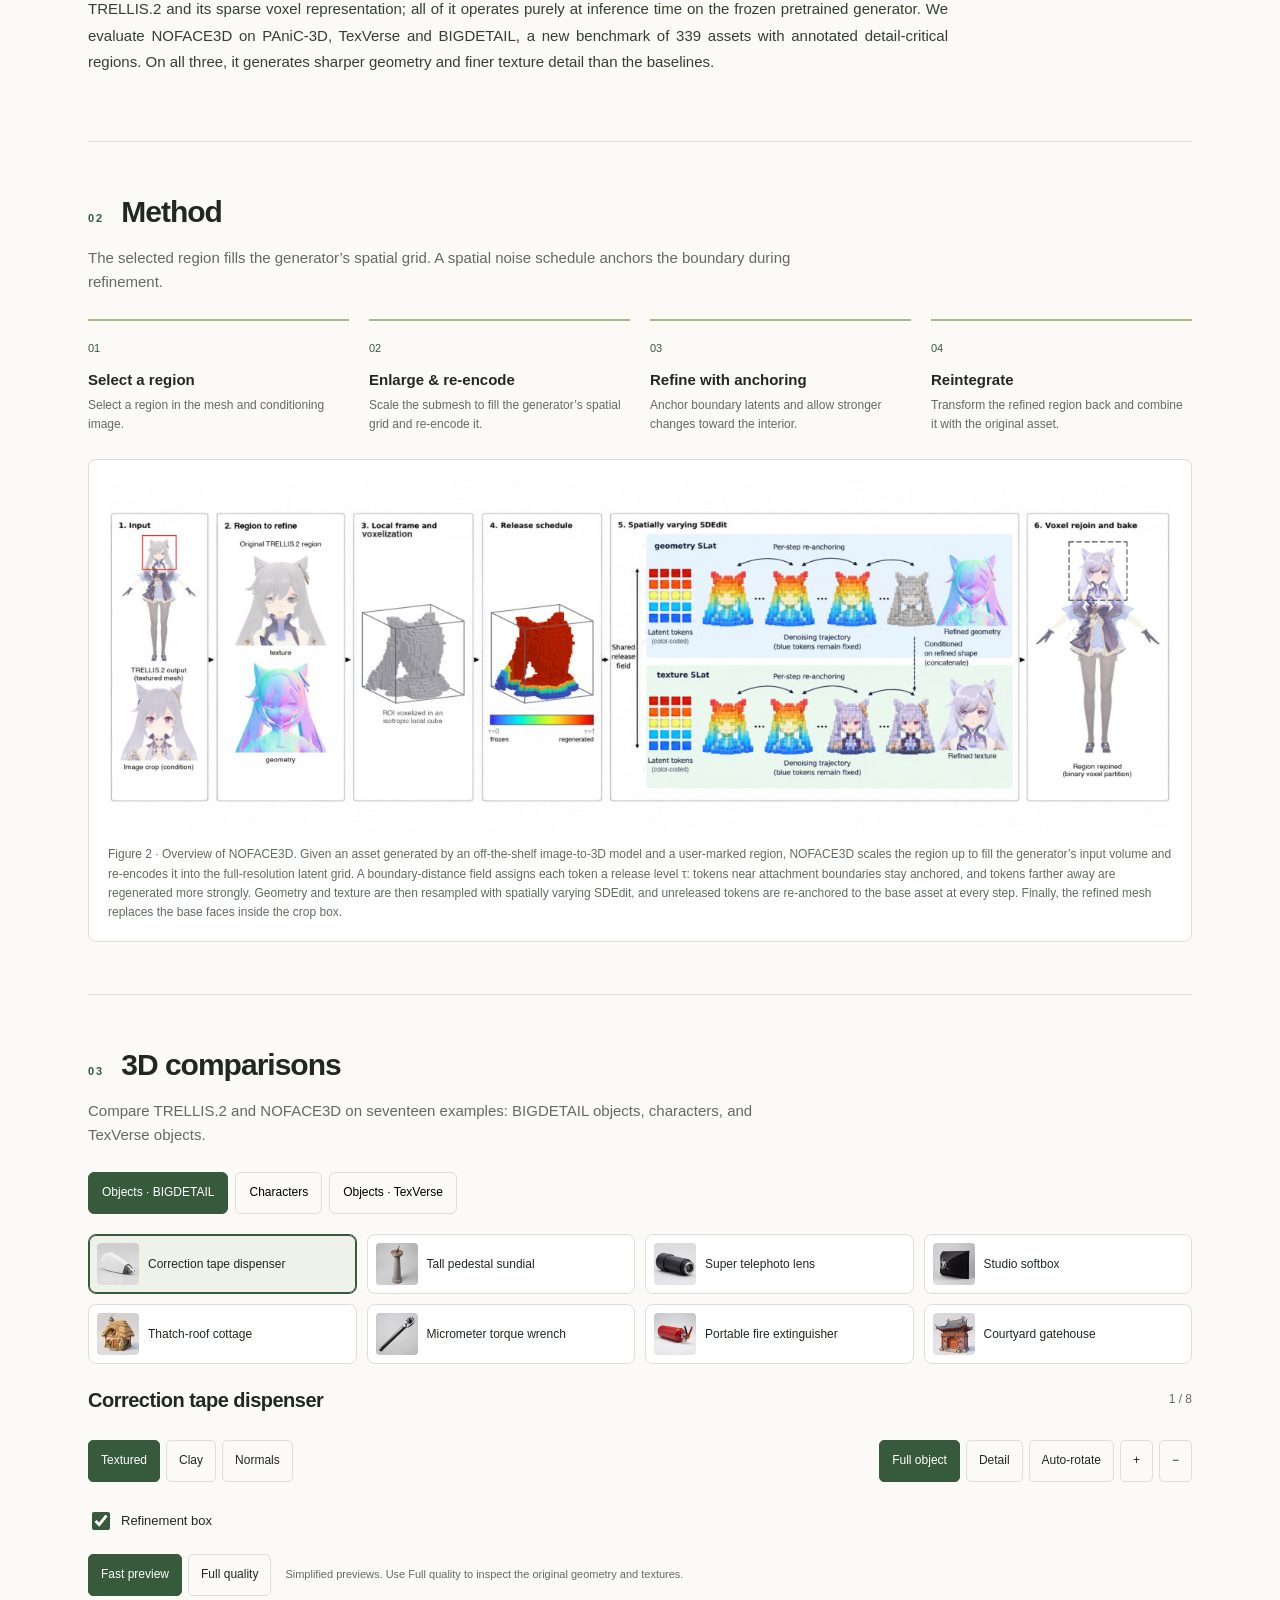
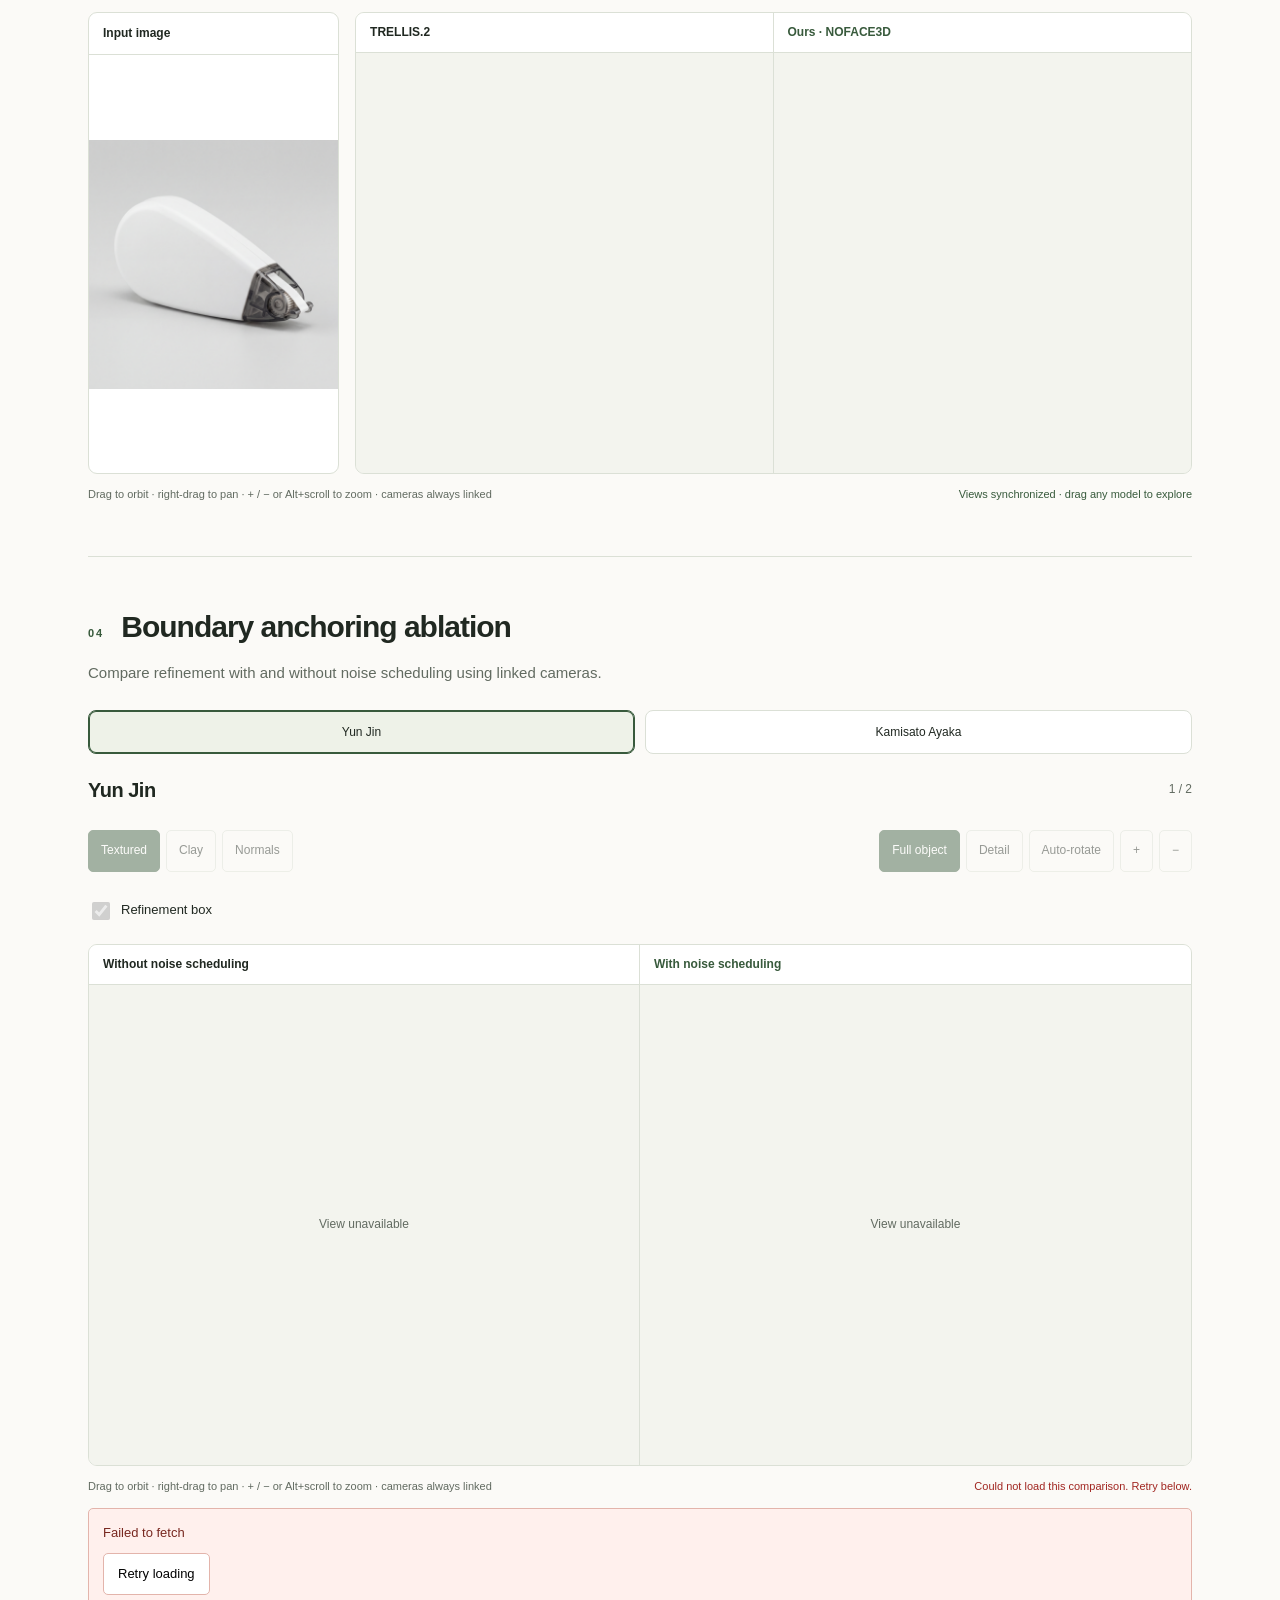
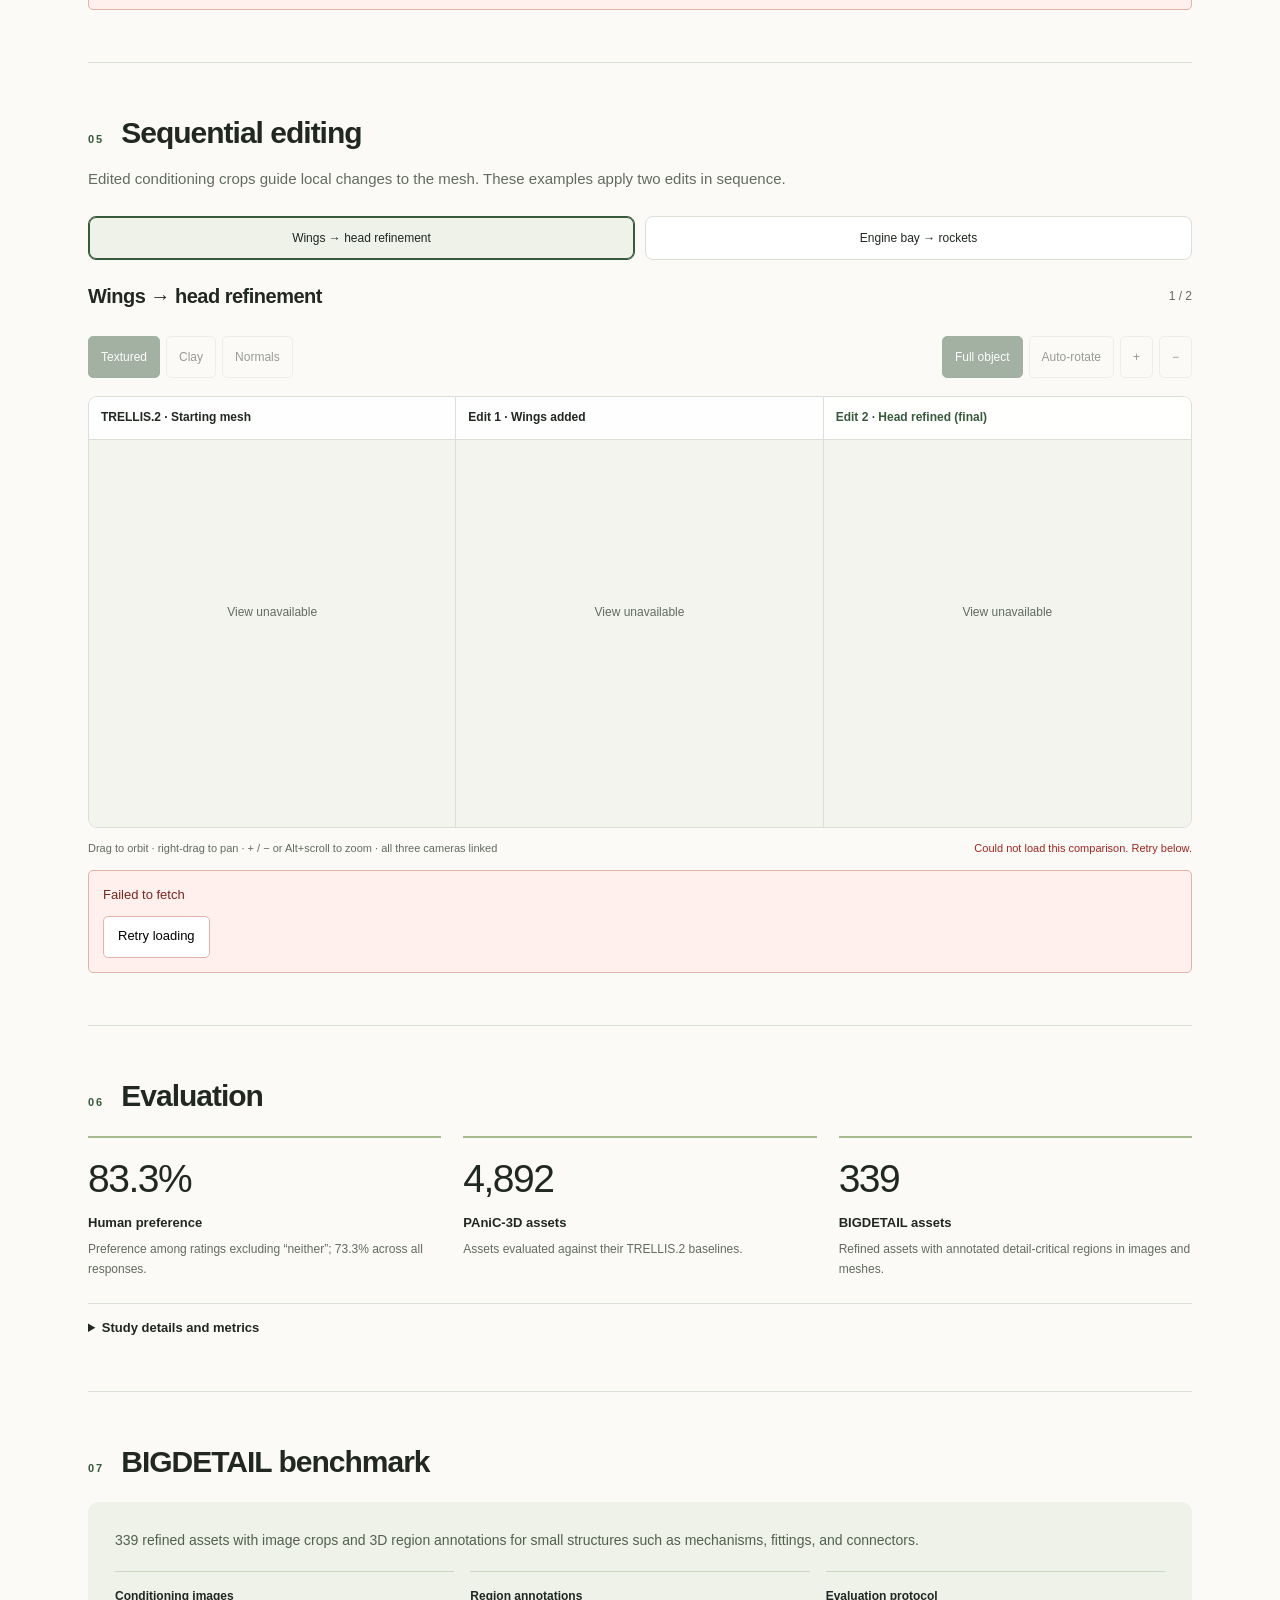
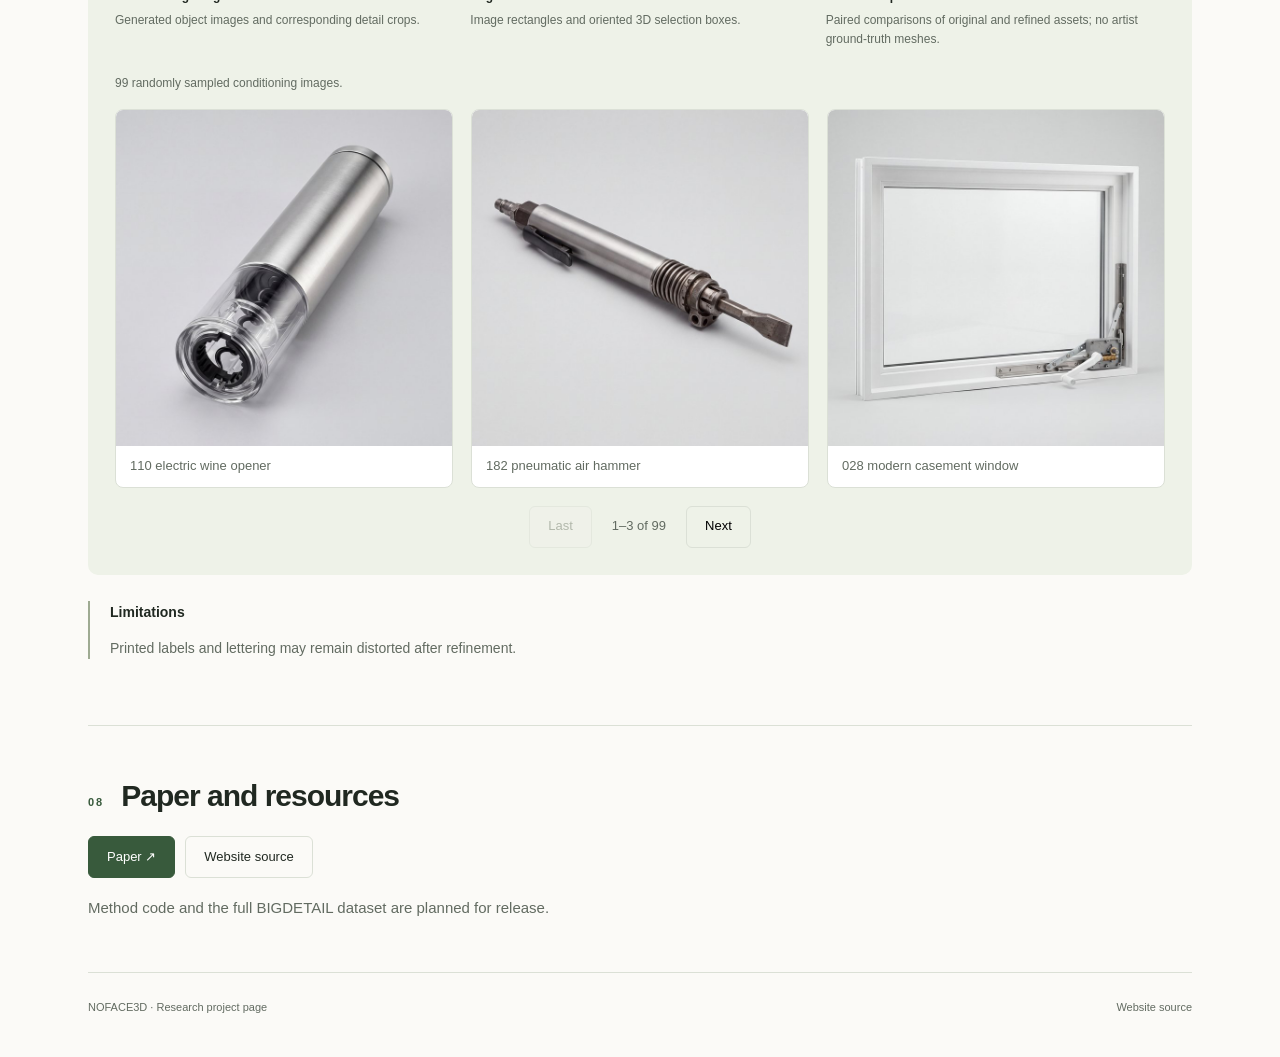
